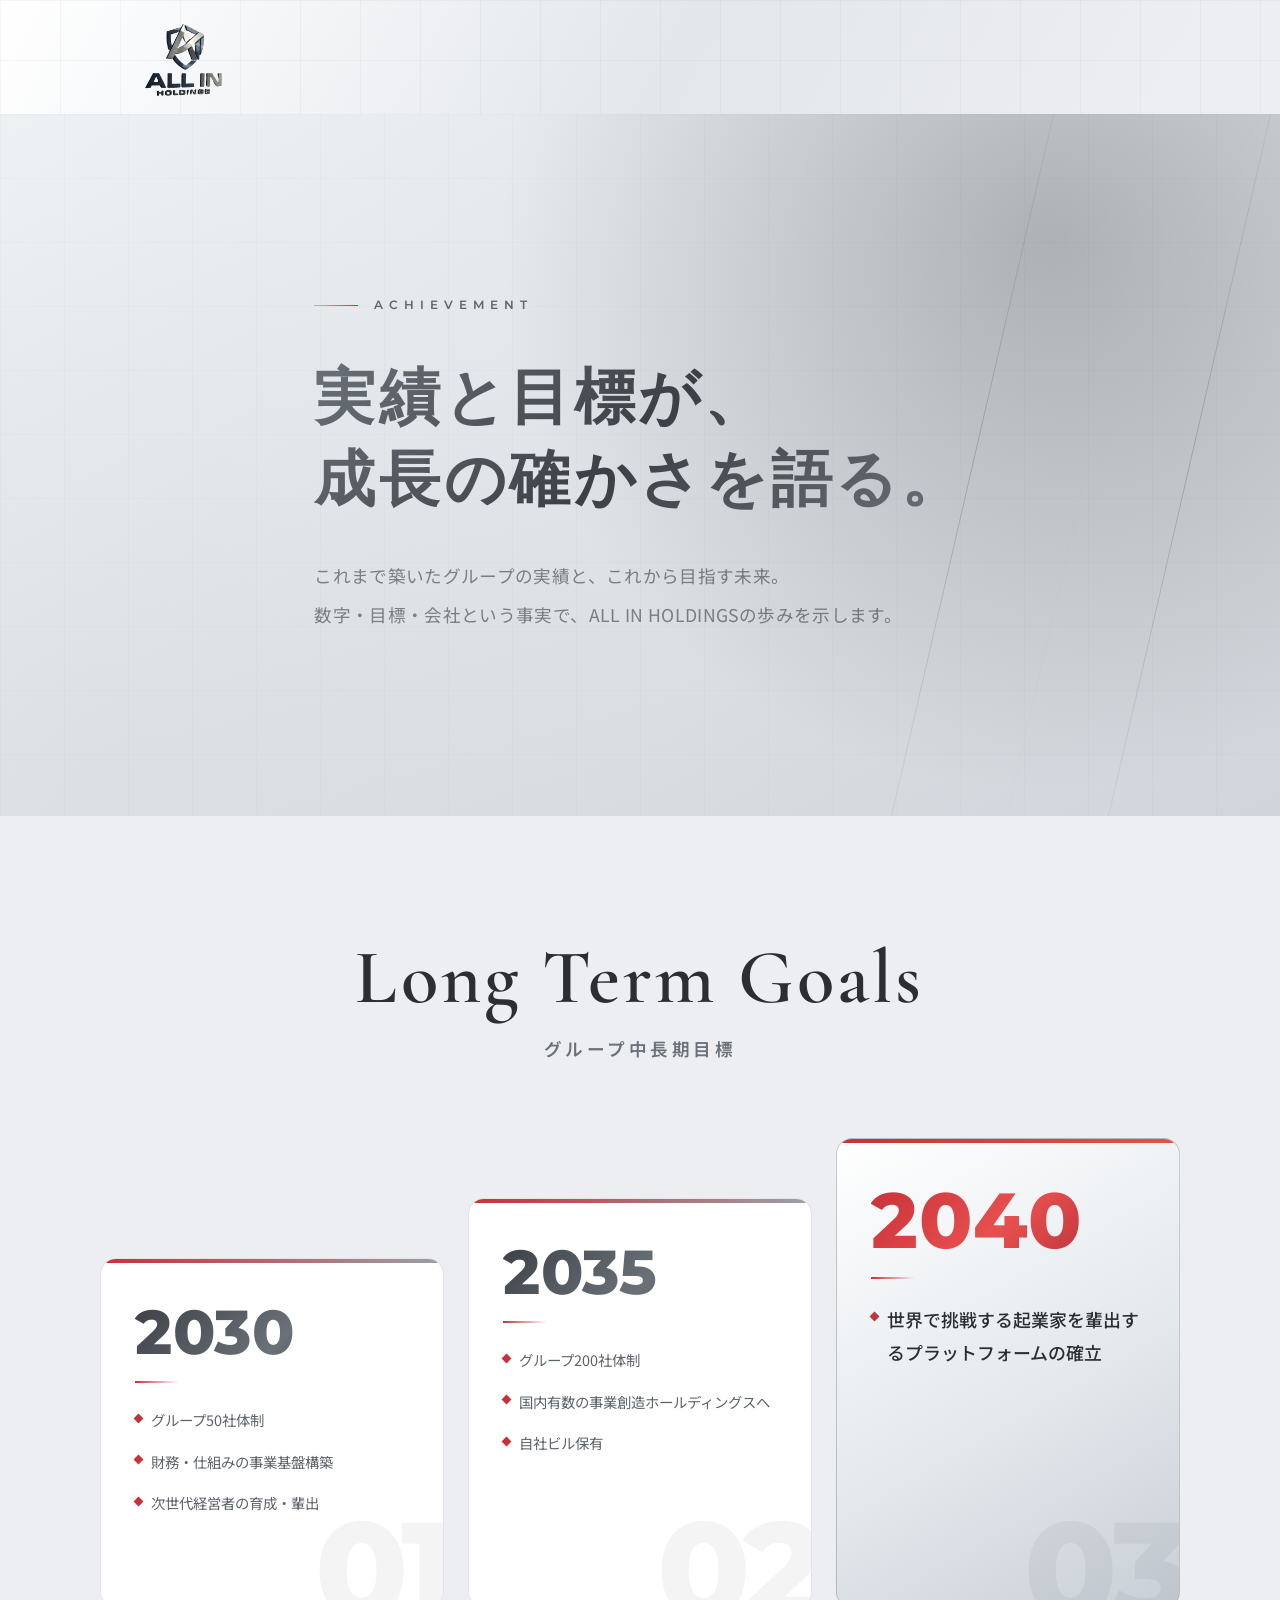
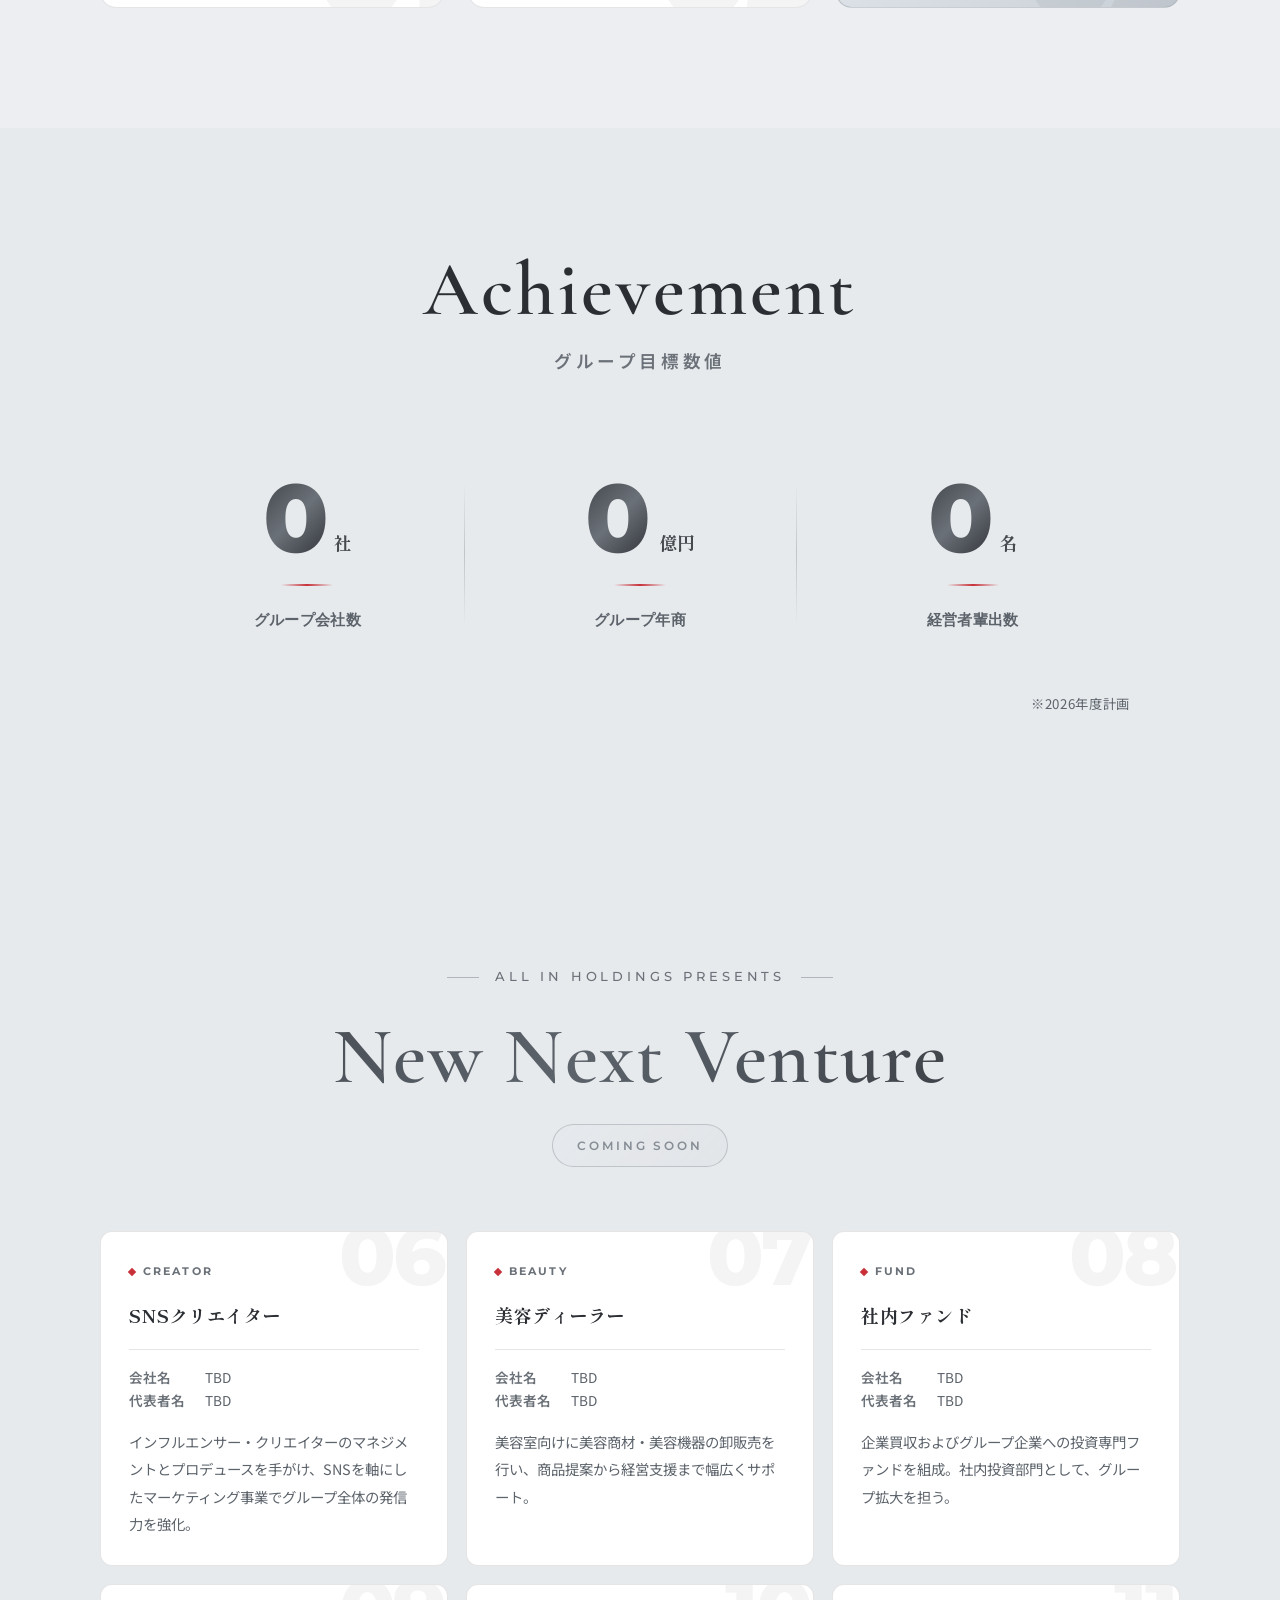
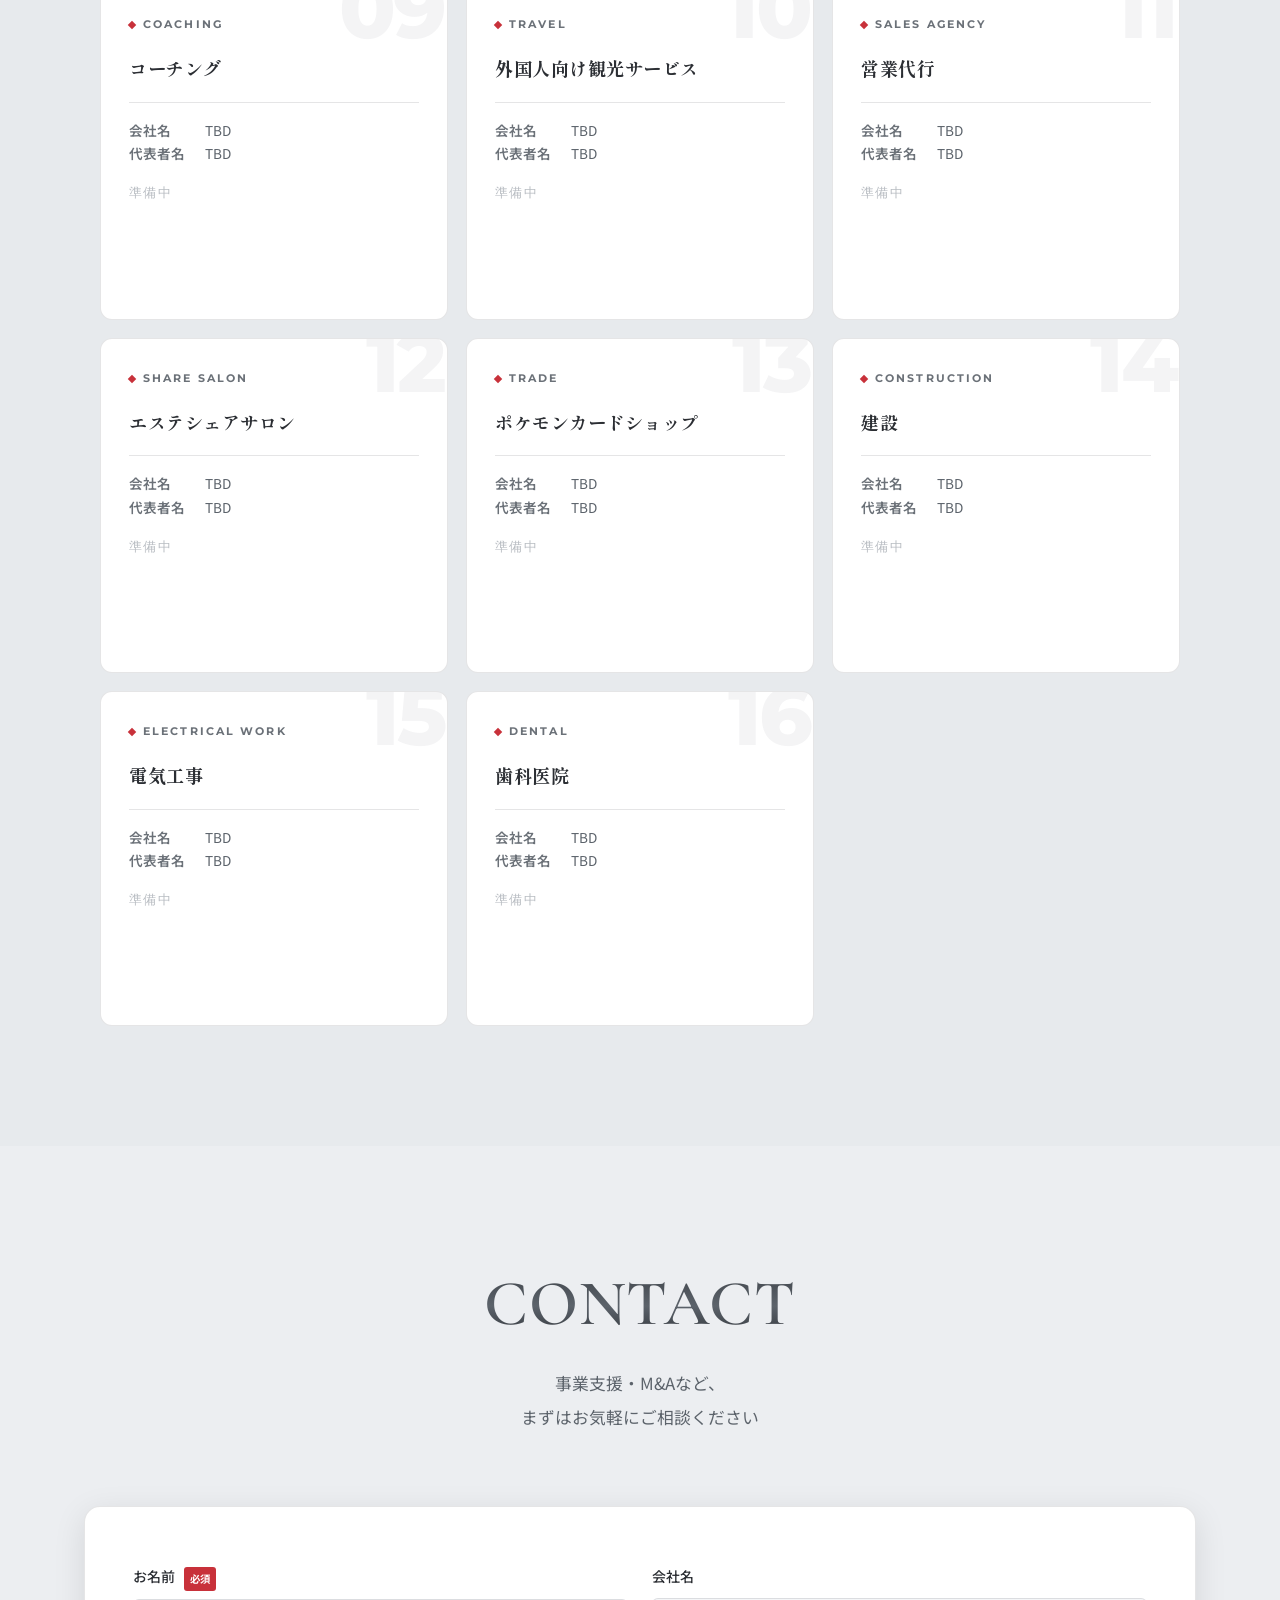
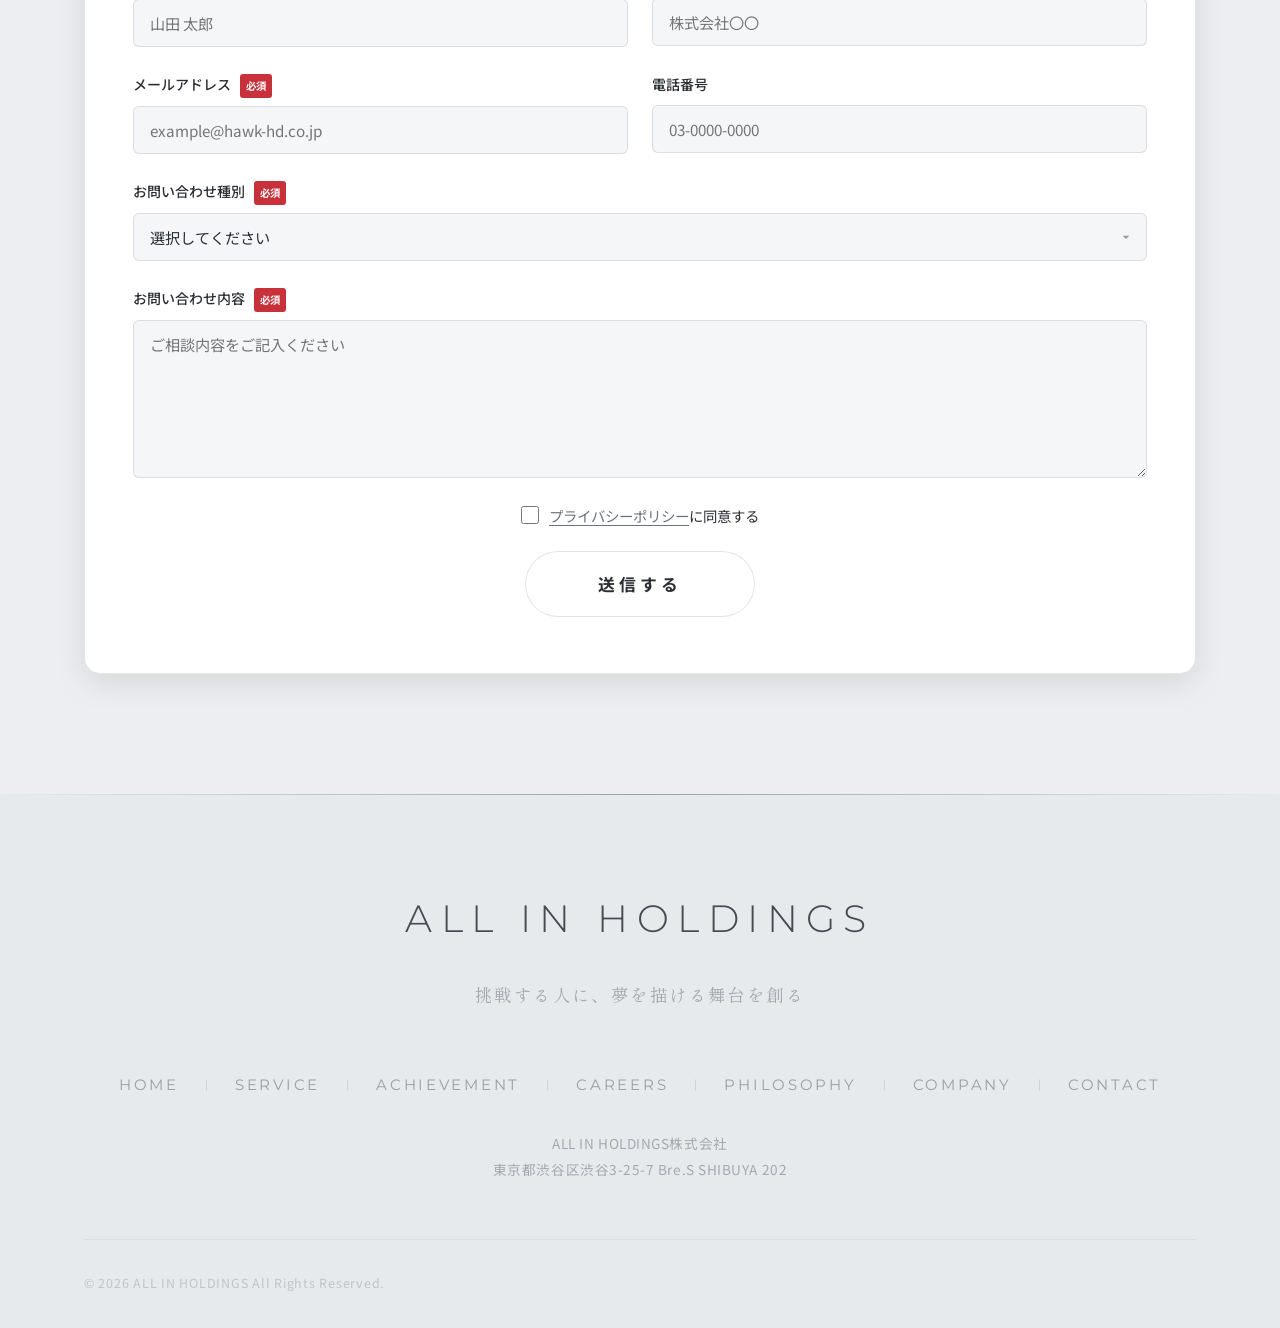
==== achievement.html @ afb8f261 "サイト全体のデザイン刷新・ページ更新 TOP(SYNERGY一本線/SERVICE/CONTACT), COMPANY(TOP MESSAGE/会社概要/グループ会社一覧統合), CAREERS(Sk" ====
<!DOCTYPE html>
<html lang="ja">
<head>
  <meta charset="UTF-8" />
  <meta name="viewport" content="width=device-width, initial-scale=1.0" />
  <meta name="format-detection" content="address=no" />
  <meta name="description" content="ALL IN HOLDINGSの中長期目標、グループ全体の実績、グループ会社一覧、設立予定会社など、これまでの歩みとこれからの成長をご紹介します。" />
  <title>ACHIEVEMENT | ALL IN HOLDINGS株式会社</title>
  <link rel="icon" href="logo-transparent-sm.png" type="image/png" />
  <link rel="apple-touch-icon" href="logo-transparent-sm.png" />
  <link rel="manifest" href="manifest.json" />
  <link rel="stylesheet" href="style.css?v=20260617a" />
  <link rel="stylesheet" href="value.css?v=20260617a" />
  <link rel="stylesheet" href="company.css?v=20260617a" />
  <link rel="stylesheet" href="group.css?v=20260617a" />
  <link rel="preconnect" href="https://fonts.googleapis.com" />
  <link rel="preconnect" href="https://fonts.gstatic.com" crossorigin />
  <link href="https://fonts.googleapis.com/css2?family=Cormorant+Garamond:ital,wght@0,300;0,400;0,600;1,300;1,400&family=Great+Vibes&family=Montserrat:wght@300;400;600;700&family=Noto+Sans+JP:wght@300;400;500;700;900&family=Shippori+Mincho+B1:wght@500;600;700&family=Yuji+Mai&display=swap" rel="stylesheet" />
</head>
<body>

  <div class="logo-hero" id="logoHero">
    <a href="index.html">
      <img src="logo-transparent-sm.png" alt="ALL IN HOLDINGS" class="logo-hero__img" />
    </a>
    <button class="header__hamburger logo-hero__hamburger" id="hamburger" aria-label="メニュー">
      <span></span><span></span><span></span>
    </button>
  </div>
  <div class="nav-overlay" id="navOverlay"></div>
  <nav class="header__nav" id="nav">
    <div class="header__nav-top">
      <button class="header__nav-close" id="navClose" aria-label="閉じる">
        <span></span><span></span>
        <small class="header__nav-close-label">CLOSE</small>
      </button>
    </div>
    <ul class="header__nav-list">
      <li><a href="index.html">HOME</a></li>
      <li><a href="index.html#service">SERVICE</a></li>
      <li><a href="achievement.html">ACHIEVEMENT</a></li>
      <li><a href="recruit.html">CAREERS</a></li>
      <li><a href="philosophy.html">PHILOSOPHY</a></li>
      <li><a href="company.html">COMPANY</a></li>
    </ul>
    <a href="index.html#contact" class="btn btn--metallic header__nav-btn">CONTACT</a>
  </nav>


  <!-- ===== HERO ===== -->
  <section class="v-hero">
    <div class="v-hero__bg"></div>
    <div class="v-hero__deco" aria-hidden="true">
      <span class="v-hero__deco-line"></span>
      <span class="v-hero__deco-line"></span>
      <span class="v-hero__deco-line"></span>
    </div>
    <div class="v-hero__inner">
      <p class="v-hero__label js-fadein"><span class="v-hero__label-bar"></span>ACHIEVEMENT</p>
      <h1 class="v-hero__title js-fadein">
        実績と目標が、<br />成長の確かさを語る。
      </h1>
      <p class="v-hero__desc js-fadein">
        これまで築いたグループの実績と、これから目指す未来。<br />
        数字・目標・会社という事実で、ALL IN HOLDINGSの歩みを示します。
      </p>
    </div>
  </section>


  <!-- ===== LONG-TERM GOALS ===== -->
  <section class="c-goals section">
    <div class="container">
      <div class="c-sec-head js-fadein">
        <h2 class="c-sec-head__en">Long Term Goals</h2>
        <p class="c-sec-head__ja">グループ中長期目標</p>
      </div>
      <div class="c-goals__row">
        <div class="c-goals__card js-fadein">
          <span class="c-goals__year">2030</span>
          <span class="c-goals__rule"></span>
          <ul class="c-goals__list">
            <li>グループ50社体制</li>
            <li>財務・仕組みの事業基盤構築</li>
            <li>次世代経営者の育成・輩出</li>
          </ul>
        </div>
        <div class="c-goals__card js-fadein">
          <span class="c-goals__year">2035</span>
          <span class="c-goals__rule"></span>
          <ul class="c-goals__list">
            <li>グループ200社体制</li>
            <li>国内有数の事業創造ホールディングスへ</li>
            <li>自社ビル保有</li>
          </ul>
        </div>
        <div class="c-goals__card c-goals__card--gold js-fadein">
          <span class="c-goals__year">2040</span>
          <span class="c-goals__rule"></span>
          <ul class="c-goals__list">
            <li>世界で挑戦する起業家を輩出するプラットフォームの確立</li>
          </ul>
        </div>
      </div>
    </div>
  </section>


  <!-- ===== NUMBERS（実績） ===== -->
  <section class="numbers section section--gray" id="numbers">
    <div class="container">
      <div class="c-sec-head js-fadein">
        <h2 class="c-sec-head__en">Achievement</h2>
        <p class="c-sec-head__ja">グループ目標数値</p>
      </div>
      <div class="numbers__grid">
        <div class="numbers__item numbers__item--dark js-fadein">
          <div class="numbers__value">
            <span class="numbers__count" data-target="8">0</span>
            <span class="numbers__unit">社</span>
          </div>
          <p class="numbers__label">グループ会社数</p>
        </div>
        <div class="numbers__item numbers__item--dark js-fadein">
          <div class="numbers__value">
            <span class="numbers__count" data-target="8">0</span>
            <span class="numbers__unit" style="margin-left:3px">億円</span>
          </div>
          <p class="numbers__label">グループ年商</p>
        </div>
        <div class="numbers__item numbers__item--dark js-fadein">
          <div class="numbers__value">
            <span class="numbers__count" data-target="8">0</span>
            <span class="numbers__unit">名</span>
          </div>
          <p class="numbers__label">経営者輩出数</p>
        </div>
      </div>
      <p class="numbers__note">※2026年度計画</p>
    </div>
  </section>


  <!-- ===== NEXT (設立予定会社) ===== -->
  <section class="g-next section section--gray">
    <div class="container">
      <div class="g-next__head js-fadein">
        <p class="g-next__presents">ALL IN HOLDINGS presents</p>
        <h2 class="g-next__title">New Next Venture</h2>
        <span class="g-next__soon">Coming Soon</span>
      </div>

      <div class="g-next__grid">
        <article class="g-next__card js-fadein">
          <span class="g-next__cat">Creator</span>
          <h3 class="g-next__name">SNSクリエイター</h3>
          <dl class="g-next__meta">
            <div class="g-next__metarow"><dt>会社名</dt><dd>TBD</dd></div>
            <div class="g-next__metarow"><dt>代表者名</dt><dd>TBD</dd></div>
          </dl>
          <p class="g-next__desc">インフルエンサー・クリエイターのマネジメントとプロデュースを手がけ、SNSを軸にしたマーケティング事業でグループ全体の発信力を強化。</p>
        </article>
        <article class="g-next__card js-fadein">
          <span class="g-next__cat">Beauty</span>
          <h3 class="g-next__name">美容ディーラー</h3>
          <dl class="g-next__meta">
            <div class="g-next__metarow"><dt>会社名</dt><dd>TBD</dd></div>
            <div class="g-next__metarow"><dt>代表者名</dt><dd>TBD</dd></div>
          </dl>
          <p class="g-next__desc">美容室向けに美容商材・美容機器の卸販売を行い、商品提案から経営支援まで幅広くサポート。</p>
        </article>
        <article class="g-next__card js-fadein">
          <span class="g-next__cat">Fund</span>
          <h3 class="g-next__name">社内ファンド</h3>
          <dl class="g-next__meta">
            <div class="g-next__metarow"><dt>会社名</dt><dd>TBD</dd></div>
            <div class="g-next__metarow"><dt>代表者名</dt><dd>TBD</dd></div>
          </dl>
          <p class="g-next__desc">企業買収およびグループ企業への投資専門ファンドを組成。社内投資部門として、グループ拡大を担う。</p>
        </article>
        <article class="g-next__card js-fadein">
          <span class="g-next__cat">Coaching</span>
          <h3 class="g-next__name">コーチング</h3>
          <dl class="g-next__meta">
            <div class="g-next__metarow"><dt>会社名</dt><dd>TBD</dd></div>
            <div class="g-next__metarow"><dt>代表者名</dt><dd>TBD</dd></div>
          </dl>
          <p class="g-next__desc g-next__desc--soon">準備中</p>
        </article>
        <article class="g-next__card js-fadein">
          <span class="g-next__cat">Travel</span>
          <h3 class="g-next__name">外国人向け観光サービス</h3>
          <dl class="g-next__meta">
            <div class="g-next__metarow"><dt>会社名</dt><dd>TBD</dd></div>
            <div class="g-next__metarow"><dt>代表者名</dt><dd>TBD</dd></div>
          </dl>
          <p class="g-next__desc g-next__desc--soon">準備中</p>
        </article>
        <article class="g-next__card js-fadein">
          <span class="g-next__cat">Sales Agency</span>
          <h3 class="g-next__name">営業代行</h3>
          <dl class="g-next__meta">
            <div class="g-next__metarow"><dt>会社名</dt><dd>TBD</dd></div>
            <div class="g-next__metarow"><dt>代表者名</dt><dd>TBD</dd></div>
          </dl>
          <p class="g-next__desc g-next__desc--soon">準備中</p>
        </article>
        <article class="g-next__card js-fadein">
          <span class="g-next__cat">Share Salon</span>
          <h3 class="g-next__name">エステシェアサロン</h3>
          <dl class="g-next__meta">
            <div class="g-next__metarow"><dt>会社名</dt><dd>TBD</dd></div>
            <div class="g-next__metarow"><dt>代表者名</dt><dd>TBD</dd></div>
          </dl>
          <p class="g-next__desc g-next__desc--soon">準備中</p>
        </article>
        <article class="g-next__card js-fadein">
          <span class="g-next__cat">Trade</span>
          <h3 class="g-next__name">ポケモンカードショップ</h3>
          <dl class="g-next__meta">
            <div class="g-next__metarow"><dt>会社名</dt><dd>TBD</dd></div>
            <div class="g-next__metarow"><dt>代表者名</dt><dd>TBD</dd></div>
          </dl>
          <p class="g-next__desc g-next__desc--soon">準備中</p>
        </article>
        <article class="g-next__card js-fadein">
          <span class="g-next__cat">Construction</span>
          <h3 class="g-next__name">建設</h3>
          <dl class="g-next__meta">
            <div class="g-next__metarow"><dt>会社名</dt><dd>TBD</dd></div>
            <div class="g-next__metarow"><dt>代表者名</dt><dd>TBD</dd></div>
          </dl>
          <p class="g-next__desc g-next__desc--soon">準備中</p>
        </article>
        <article class="g-next__card js-fadein">
          <span class="g-next__cat">Electrical Work</span>
          <h3 class="g-next__name">電気工事</h3>
          <dl class="g-next__meta">
            <div class="g-next__metarow"><dt>会社名</dt><dd>TBD</dd></div>
            <div class="g-next__metarow"><dt>代表者名</dt><dd>TBD</dd></div>
          </dl>
          <p class="g-next__desc g-next__desc--soon">準備中</p>
        </article>
        <article class="g-next__card js-fadein">
          <span class="g-next__cat">Dental</span>
          <h3 class="g-next__name">歯科医院</h3>
          <dl class="g-next__meta">
            <div class="g-next__metarow"><dt>会社名</dt><dd>TBD</dd></div>
            <div class="g-next__metarow"><dt>代表者名</dt><dd>TBD</dd></div>
          </dl>
          <p class="g-next__desc g-next__desc--soon">準備中</p>
        </article>
      </div>
    </div>
  </section>


  <!-- ===== CONTACT ===== -->
  <section class="contact section" id="contact">
    <div class="container">
      <div class="section__head js-fadein">
        <h2 class="section__title">CONTACT</h2>
        <p class="section__desc">事業支援・M&Aなど、<br />まずはお気軽にご相談ください</p>
      </div>
      <form class="contact__form js-fadein" id="contactForm">
        <div class="form__row">
          <div class="form__group">
            <label class="form__label" for="name">お名前 <span class="form__required">必須</span></label>
            <input class="form__input" type="text" id="name" name="name" placeholder="山田 太郎" required />
          </div>
          <div class="form__group">
            <label class="form__label" for="company">会社名</label>
            <input class="form__input" type="text" id="company" name="company" placeholder="株式会社〇〇" />
          </div>
        </div>
        <div class="form__row">
          <div class="form__group">
            <label class="form__label" for="email">メールアドレス <span class="form__required">必須</span></label>
            <input class="form__input" type="email" id="email" name="email" placeholder="example@hawk-hd.co.jp" required />
          </div>
          <div class="form__group">
            <label class="form__label" for="tel">電話番号</label>
            <input class="form__input" type="tel" id="tel" name="tel" placeholder="03-0000-0000" />
          </div>
        </div>
        <div class="form__group">
          <label class="form__label" for="category">お問い合わせ種別 <span class="form__required">必須</span></label>
          <select class="form__select" id="category" name="category" required>
            <option value="">選択してください</option>
            <option value="consulting">経営コンサルティング</option>
            <option value="ma">M&A・事業承継</option>
            <option value="invest">投資・ファイナンス</option>
            <option value="other">その他</option>
          </select>
        </div>
        <div class="form__group">
          <label class="form__label" for="message">お問い合わせ内容 <span class="form__required">必須</span></label>
          <textarea class="form__textarea" id="message" name="message" rows="6" placeholder="ご相談内容をご記入ください" required></textarea>
        </div>
        <div class="form__agree">
          <label class="form__agree-label">
            <input type="checkbox" class="form__agree-check" required />
            <span class="form__agree-text"><a href="privacy.html" class="form__agree-link">プライバシーポリシー</a>に同意する</span>
          </label>
        </div>
        <div class="form__submit">
          <button type="submit" class="btn btn--metallic btn--large">送信する</button>
        </div>
      </form>
    </div>
  </section>

  <!-- ===== FOOTER ===== -->
  <footer class="footer">
    <div class="footer__accent-line"></div>
    <div class="footer__inner">
      <div class="footer__top">
        <div class="footer__brand">
          <p class="footer__logo"><span class="footer__logo-allin">ALL IN</span> <span class="footer__logo-holdings">HOLDINGS</span></p>
          <p class="footer__tagline">挑戦する人に、夢を描ける舞台を創る</p>
        </div>
        <nav class="footer__nav">
          <ul class="footer__nav-list">
            <li><a href="index.html">HOME</a></li>
            <li><a href="index.html#service">SERVICE</a></li>
            <li><a href="achievement.html">ACHIEVEMENT</a></li>
            <li><a href="recruit.html">CAREERS</a></li>
            <li><a href="philosophy.html">PHILOSOPHY</a></li>
            <li><a href="company.html">COMPANY</a></li>
            <li><a href="index.html#contact">CONTACT</a></li>
          </ul>
        </nav>
        <p class="footer__info"><span class="footer__info-name">ALL IN HOLDINGS株式会社</span><br /><span class="footer__info-addr">東京都渋谷区渋谷3-25-7 Bre.S SHIBUYA 202</span></p>
      </div>
      <div class="footer__bottom">
        <p class="footer__copy">&copy; 2026 ALL IN HOLDINGS All Rights Reserved.</p>
      </div>
    </div>
  </footer>

  <script src="script.js?v=20260308a"></script>
</body>
</html>
---- style.css ----
/* ===========================
   ALL IN HOLDINGS — style.css
   カラー: スチールネイビー
   =========================== */

/* ---------- CSS変数 ---------- */
:root {
  /* メタリック・ダークテーマ（グレー/シルバー主体・差し色レッド・金は据え置き） */
  --accent:        #6B7178;   /* メタリックグレー（主役アクセント） */
  --accent-light:  #9AA0A8;   /* ライトグレー */
  --accent-dark:   #2B2E33;   /* チャコール（強調・ホバーで濃く） */
  --steel-panel:   #E6E9EC;
  --steel-panel-2: #DDE1E5;
  --steel-line:    rgba(40, 46, 54, 0.14);
  --accent-muted:  rgba(40, 46, 54, 0.05);
  --white:      #FFFFFF;       /* 白（面・アクセント上の文字） */
  --bg:         #ECEEF1;       /* ページ背景（メタリックホワイト） */
  --surface:    #FFFFFF;       /* カード・パネル背景 */
  --surface-2:  #F4F6F8;       /* ひとつ沈めた面 */
  --line:       rgba(40, 46, 54, 0.12);
  --red:        #C8313A;       /* 差し色レッド */
  --red-soft:   rgba(200, 49, 58, 0.5);
  --off-white:  #F4F6F8;
  --gray-light: #E7EAED;
  --gray:       #8A9098;
  --text:       #2B2E33;       /* 本文（チャコール／黒は不使用） */
  --text-sub:   #5C636B;       /* 補助テキスト（グレー） */

  --font-en: 'Montserrat', sans-serif;
  --font-ja: 'Noto Sans JP', sans-serif;
  --font-display: 'Shippori Mincho B1', serif;
  --font-fr: 'Cormorant Garamond', serif;

  --header-h: 72px;
  --radius:   6px;
  --shadow:   0 8px 32px rgba(0,0,0,0.10);
  --transition: 0.35s cubic-bezier(0.25,0.46,0.45,0.94);
}

/* ---------- Reset ---------- */
*, *::before, *::after { box-sizing: border-box; margin: 0; padding: 0; }
html { scroll-behavior: smooth; font-size: 16px; }
body {
  font-family: var(--font-ja);
  color: var(--text);
  background: var(--bg);
  line-height: 1.9;
  overflow-x: hidden;
}
img { max-width: 100%; display: block; }
a { color: inherit; text-decoration: none; }
ul { list-style: none; }
button { cursor: pointer; border: none; background: none; font-family: inherit; }

/* ---------- Utility ---------- */
.container {
  width: 100%;
  max-width: 1160px;
  margin: 0 auto;
  padding: 0 24px;
}
.pc-only { display: inline; }
.sp-only { display: none; }

/* ---------- Buttons ---------- */
.btn {
  display: inline-flex;
  align-items: center;
  justify-content: center;
  gap: 10px;
  padding: 15px 40px;
  border-radius: 50px;
  font-family: var(--font-ja);
  font-weight: 700;
  font-size: 0.9rem;
  letter-spacing: 0.06em;
  transition: var(--transition);
  white-space: nowrap;
  position: relative;
  overflow: hidden;
  background: var(--surface);
  color: var(--text);
  border: 1px solid var(--line);
  text-shadow: none;
  isolation: isolate;
}
.btn:hover {
  color: var(--accent-dark);
  border-color: rgba(40, 46, 54, 0.3);
}
/* フッターロゴ風シャインアニメーション */
.btn::before {
  content: '';
  position: absolute;
  top: 0;
  left: -100%;
  width: 60%;
  height: 100%;
  background: linear-gradient(
    105deg,
    transparent 20%,
    rgba(43,46,51,0.03) 30%,
    rgba(43,46,51,0.10) 48%,
    rgba(43,46,51,0.16) 50%,
    rgba(43,46,51,0.10) 52%,
    rgba(43,46,51,0.03) 70%,
    transparent 80%
  );
  animation: btn-shine 8s ease-in-out infinite;
}
.btn--outline-red::before {
  animation-delay: 4s;
}
@keyframes btn-shine {
  0%, 85% { left: -100%; }
  95%     { left: 200%; }
  100%    { left: 200%; }
}
/* variant overrides — 白背景統一のため上書きなし */
.btn--primary,
.btn--metallic {
  background: var(--surface);
  color: var(--text);
  border: 1px solid var(--line);
  text-shadow: none;
  transition: color 1s ease, border-color 1s ease;
}
.btn--metallic::after,
.btn--outline-red::after {
  content: '';
  position: absolute;
  inset: 0;
  background: linear-gradient(90deg, #C8D6E0 0%, #E8EEF2 30%, #F5F7F9 50%, #E8EEF2 70%, #C8D6E0 100%);
  opacity: 0;
  transition: opacity 1s ease;
  z-index: -1;
}
.btn--metallic:hover::after,
.btn--outline-red:hover::after {
  opacity: 1;
}
.btn--primary:hover,
.btn--metallic:hover {
  color: #16161A;
  border-color: rgba(43, 46, 51, 0.3);
}
.btn--outline {
  background: rgba(43,46,51,0.04);
  color: var(--text);
  border: 1px solid var(--line);
  backdrop-filter: none;
}
.btn--outline:hover {
  background: var(--surface-2);
  border-color: rgba(43, 46, 51, 0.3);
  transform: none;
  box-shadow: none;
}

.btn--large { padding: 20px 60px; font-size: 1.05rem; }
.btn--outline-red {
  background: var(--surface);
  color: var(--text);
  border: 1px solid var(--line);
  transition: color 1s ease, border-color 1s ease;
}
.btn--outline-red::after {
  background: linear-gradient(90deg, #C8CDD2 0%, #E8EEF2 30%, #F5F7F9 50%, #E8EEF2 70%, #C8CDD2 100%);
}
.btn--outline-red:hover {
  color: #16161A;
  border-color: rgba(43, 46, 51, 0.3);
}

/* メタリックな枠線（TOPヒーロー2ボタン／careersヒーローのENTRY） */
.hero__btns .btn,
.r-hero .btn--entry {
  border: 2px solid transparent;
  background:
    linear-gradient(var(--surface), var(--surface)) padding-box,
    linear-gradient(135deg, #AEB5BD 0%, #6B7178 30%, #9AA0A7 52%, #565C64 74%, #8A9098 100%) border-box;
}
.hero__btns .btn:hover,
.r-hero .btn--entry:hover {
  border-color: transparent;
  background:
    linear-gradient(var(--surface), var(--surface)) padding-box,
    linear-gradient(135deg, #B8BEC6 0%, #7A8088 35%, #9AA0A7 55%, #50555C 100%) border-box;
}

/* ---------- Section 共通 ---------- */
.section { padding: 120px 0; }
.section--gray { background: var(--gray-light); }

.section__head { text-align: center; margin-bottom: 72px; }
.section__label {
  display: inline-block;
  font-family: var(--font-en);
  font-size: 0.7rem;
  font-weight: 700;
  letter-spacing: 0.35em;
  background: linear-gradient(90deg, #4A4F57 0%, #6B7178 50%, #9AA0A8 100%);
  -webkit-background-clip: text;
  -webkit-text-fill-color: transparent;
  background-clip: text;
  margin-bottom: 16px;
  text-transform: uppercase;
}
.section__label--white { color: rgba(43,46,51,0.7); }
.section__title {
  font-family: var(--font-fr);
  font-size: clamp(2.4rem, 5vw, 4.2rem);
  font-weight: 600;
  line-height: 1.2;
  letter-spacing: 0.01em;
  background: linear-gradient(180deg, #3C4046 0%, #5C636B 52%, #2B2E33 100%);
  -webkit-background-clip: text;
  -webkit-text-fill-color: transparent;
  background-clip: text;
}
.section__title--white { color: var(--white); }
.section__title--display {
  font-family: var(--font-display);
  letter-spacing: 0.06em;
}
.section__desc {
  margin-top: 24px;
  color: var(--text-sub);
  font-size: 1.05rem;
  line-height: 2;
}

/* ---------- JS Fade In ---------- */
.js-fadein {
  opacity: 0;
  transform: translateY(30px);
  transition: opacity 0.7s ease, transform 0.7s ease;
}
.js-fadein.is-visible {
  opacity: 1;
  transform: translateY(0);
}
/* 遅延クラス */
.js-fadein:nth-child(2) { transition-delay: 0.1s; }
.js-fadein:nth-child(3) { transition-delay: 0.2s; }
.js-fadein:nth-child(4) { transition-delay: 0.3s; }


/* ===========================
   デカロゴ（通常フロー）
   =========================== */
.logo-hero {
  position: sticky;
  top: 0;
  z-index: 110;
  display: flex;
  align-items: center;
  justify-content: flex-start;
  width: 100%;
  padding: 20px 132px 14px;
  background-image:
    linear-gradient(rgba(43,46,51,0.04) 1px, transparent 1px),
    linear-gradient(90deg, rgba(43,46,51,0.04) 1px, transparent 1px),
    linear-gradient(118deg, #FFFFFF 0%, #F4F6F8 16%, #E4E7EA 40%, #ECEEF1 70%, #ECEEF1 100%);
  background-size: 60px 60px, 60px 60px, 100% 100%;
  background-attachment: fixed, fixed, fixed;
  border-bottom: none;
  box-shadow: none;
  margin: 0 auto;
}
.logo-hero__img {
  height: 80px;
  width: auto;
}
.logo-hero__hamburger {
  position: absolute;
  top: 50%;
  right: 132px;
  transform: translateY(-50%);
}


/* ===========================
   HEADER
   =========================== */
.header {
  position: fixed;
  top: 0; left: 0; right: 0;
  z-index: 100;
  height: 160px;
  transition: background var(--transition), box-shadow var(--transition), height 0.4s cubic-bezier(0.25,0.46,0.45,0.94);
}
.header.is-scrolled {
  height: var(--header-h);
  background: rgba(255,255,255,0.82);
  backdrop-filter: blur(12px);
  box-shadow: 0 2px 20px rgba(40,46,54,0.10);
}

/* ヘッダーロゴ：最初は非表示、スクロールで出現 */
.header__logo--swap {
  opacity: 0;
  transform: translateX(-12px);
  transition: opacity 0.4s ease, transform 0.4s ease;
  pointer-events: none;
}
.header__logo--swap.is-visible {
  opacity: 1;
  transform: translateX(0);
  pointer-events: auto;
}
.header__inner {
  max-width: 1160px;
  margin: 0 auto;
  padding: 0 24px;
  height: 100%;
  display: flex;
  align-items: center;
  justify-content: space-between;
}

/* Logo */
.header__logo {
  display: flex;
  align-items: center;
}
.header__logo-img {
  height: 44px;
  width: auto;
}

/* Nav - サイドパネル（PC・SP共通） */
/* オーバーレイ */
.nav-overlay {
  position: fixed;
  inset: 0;
  background: rgba(0,0,0,0.4);
  z-index: 120;
  opacity: 0;
  pointer-events: none;
  transition: opacity var(--transition);
}
.nav-overlay.is-open { opacity: 1; pointer-events: auto; }

.header__nav {
  position: fixed;
  top: 0;
  right: 0;
  width: min(380px, 90vw);
  height: 100vh;
  height: 100dvh;
  background: linear-gradient(180deg, #FFFFFF 0%, #EEF1F4 100%);
  padding: 0 48px 40px;
  box-shadow: -8px 0 40px rgba(0,0,0,0.1);
  transform: translateX(110%);
  opacity: 0;
  transition: transform var(--transition), opacity var(--transition);
  z-index: 121;
  overflow-y: auto;
}
.header__nav.is-open { transform: translateX(0); opacity: 1; }

/* ナビ上部（ロゴ＋閉じるボタン） */
.header__nav-top {
  display: flex;
  align-items: center;
  justify-content: flex-end;
  height: var(--header-h);
  margin-top: 20px;
  margin-bottom: 32px;
  padding: 12px 16px;
}
.header__nav-logo {
  display: flex;
  align-items: center;
}
.header__nav-logo-img {
  height: 60px;
  width: auto;
}
.header__nav-close {
  display: flex;
  flex-direction: column;
  align-items: center;
  justify-content: center;
  width: 40px;
  height: 48px;
  background: none;
  border: none;
  cursor: pointer;
  position: relative;
  gap: 0;
}
.header__nav-close span {
  display: block;
  width: 20px;
  height: 1.5px;
  background: linear-gradient(90deg, #4A4F57 0%, #2B2E33 45%, #4A4F57 100%);
  position: absolute;
  top: 10px;
  border-radius: 2px;
}
.header__nav-close span:nth-child(1) { transform: rotate(45deg); }
.header__nav-close span:nth-child(2) { transform: rotate(-45deg); }
.header__nav-close-label {
  position: absolute;
  bottom: 0;
  font-family: var(--font-en);
  font-size: 0.5rem;
  font-weight: 700;
  letter-spacing: 0.12em;
  background: linear-gradient(90deg, #4A4F57 0%, #2B2E33 45%, #4A4F57 100%);
  -webkit-background-clip: text;
  -webkit-text-fill-color: transparent;
  background-clip: text;
}
.header__nav-btn {
  display: block;
  width: 100%;
  margin-top: 24px;
  text-align: center;
}

.header__nav-list {
  display: flex;
  flex-direction: column;
  gap: 0;
}
.header__nav-list li {
  border-bottom: none;
  position: relative;
}
.header__nav-list li::before {
  content: '';
  position: absolute;
  bottom: 0;
  left: 15%;
  width: 70%;
  height: 1px;
  background: var(--line);
}
.header__nav-list a {
  display: block;
  padding: 18px 0;
  font-size: 0.95rem;
  font-weight: 500;
  letter-spacing: 0.15em;
  color: var(--text);
  text-align: center;
  position: relative;
  transition: color 0.4s ease;
}
.header__nav-list a::before,
.header__nav-list a::after {
  content: '';
  position: absolute;
  bottom: -1px;
  height: 1px;
  width: 0;
  background: var(--accent);
  transition: width 0.8s ease;
}
.header__nav-list a::before { left: 15%; }
.header__nav-list a::after { right: 15%; }
.header__nav-list a:hover::before,
.header__nav-list a:hover::after {
  width: 35%;
}
.header__nav-list a:hover {
  color: var(--accent-dark);
}

/* Hamburger */
.header__hamburger {
  display: flex;
  flex-direction: column;
  gap: 7px;
  width: 32px;
}
.header__hamburger span {
  display: block;
  height: 3px;
  background: linear-gradient(90deg, #C8CDD2 0%, #8A9098 40%, #B8BEC6 70%, #8A9098 100%);
  border-radius: 2px;
  transition: var(--transition);
}
/* ヘッダーハンバーガー：スクロールで出現（ロゴと同じ挙動） */
.header__hamburger--swap {
  opacity: 0;
  transform: translateX(12px);
  transition: opacity 0.4s ease, transform 0.4s ease;
  pointer-events: none;
}
.header__hamburger--swap.is-visible {
  opacity: 1;
  transform: translateX(0);
  pointer-events: auto;
}
.header__hamburger.is-open { opacity: 0; pointer-events: none; }


/* ===========================
   HERO
   =========================== */
.hero {
  position: relative;
  min-height: 100vh;
  display: flex;
  align-items: flex-start;
  background-image:
    linear-gradient(rgba(43,46,51,0.04) 1px, transparent 1px),
    linear-gradient(90deg, rgba(43,46,51,0.04) 1px, transparent 1px),
    linear-gradient(118deg, #FFFFFF 0%, #F4F6F8 16%, #E4E7EA 40%, #ECEEF1 70%, #ECEEF1 100%);
  background-size: 60px 60px, 60px 60px, 100% 100%;
  background-attachment: fixed, fixed, fixed;
  overflow: hidden;
}

/* BG */
.hero__bg { position: absolute; inset: 0; }
.hero__bg-grid {
  display: none;
  position: absolute; inset: 0;
  background-image:
    linear-gradient(rgba(43,46,51,0.04) 1px, transparent 1px),
    linear-gradient(90deg, rgba(43,46,51,0.04) 1px, transparent 1px);
  background-size: 60px 60px;
}
.hero__bg-circle { display: none; }
.hero__bg-ribbon { display: none; }
@keyframes pulse {
  0%, 100% { transform: scale(1); opacity: 1; }
  50%       { transform: scale(1.15); opacity: 0.7; }
}

/* Hero Content */
.hero__inner {
  position: relative;
  z-index: 2;
  max-width: 1160px;
  margin: 0 auto;
  padding: 104px 24px 80px;
}
.hero__accent {
  width: 32px;
  height: 1px;
  background: var(--accent);
  margin-bottom: 20px;
  opacity: 0.7;
}
.hero__label {
  font-family: var(--font-en);
  font-size: 0.7rem;
  font-weight: 400;
  letter-spacing: 0.65em;
  color: var(--accent);
  text-transform: uppercase;
  margin-bottom: 28px;
}
.hero__title {
  font-family: var(--font-display);
  font-size: clamp(2.11rem, 4vw, 3.56rem);
  font-weight: 700;
  line-height: 1.08;
  letter-spacing: 0.12em;
  margin-bottom: 28px;
  /* keep headline within 70% of viewport and leave room for header controls */
  width: calc(70vw - 96px);
  max-width: calc(70vw - 96px);
  margin: 0 0 28px 0;
  text-align: left;
  background: none;
  -webkit-background-clip: unset;
  -webkit-text-fill-color: currentcolor;
  background-clip: unset;
  color: #1F1F1F;
}
.hero__title em {
  display: block;
  font-style: normal;
  font-size: 1.08em;
  font-weight: 500;
  letter-spacing: 0.06em;
}
.hero__title-line1,
.hero__title-line2,
.hero__title-line3 {
  display: block;
  width: auto;
  max-width: 100%;
  margin: 0;
  white-space: nowrap;
  word-break: keep-all;
  overflow-wrap: normal;
  background: none;
  -webkit-background-clip: unset;
  -webkit-text-fill-color: unset;
  color: inherit;
}
.hero__catch {
  position: relative;
  display: inline-block;
  font-family: var(--font-display);
  font-size: clamp(1.05rem, 4.5vw, 3.05rem);
  font-weight: 700;
  line-height: 1.1;
  letter-spacing: 0.1em;
  white-space: nowrap;
  color: var(--accent-dark);
  margin: 0 0 88px 0;
  padding-bottom: 26px;
}
.hero__catch::before {
  content: "";
  position: absolute;
  left: 0;
  bottom: 0;
  width: 72px;
  height: 3px;
  background: linear-gradient(90deg, var(--accent) 0%, #868D95 60%, var(--red) 100%);
}
.hero__catch::after {
  content: "";
  position: absolute;
  left: 84px;
  bottom: 1px;
  width: 5px;
  height: 5px;
  border-radius: 50%;
  background: #868D95;
  transform: translateY(50%);
}
.hero__title-line2 {
  font-size: 0.9em;
  font-weight: 600;
  margin: 0 0 12px 0;
  letter-spacing: 0.14em;
  color: var(--accent);
}
.hero__title-line3 {
  font-size: 0.9em;
  letter-spacing: 0.12em;
  background: linear-gradient(90deg, #5C636B 0%, #2B2E33 50%, #5C636B 100%);
  -webkit-background-clip: text;
  -webkit-text-fill-color: transparent;
  background-clip: text;
  margin: 0;
}
.hero__desc {
  font-size: clamp(0.9rem, 1.5vw, 1.1rem);
  color: var(--text-sub);
  margin-bottom: 48px;
  line-height: 1.9;
}
.hero__en {
  font-family: var(--font-en);
  font-size: clamp(0.95rem, 1.4vw, 1.1rem);
  font-weight: 300;
  font-style: normal;
  color: #888;
  line-height: 1.7;
  letter-spacing: 0.05em;
  margin-bottom: 48px;
}
.hero__btns { display: flex; gap: 16px; flex-wrap: wrap; }

/* Scroll indicator */
.hero__scroll {
  position: absolute;
  bottom: 40px;
  left: 50%;
  transform: translateX(-50%);
  display: flex;
  flex-direction: column;
  align-items: center;
  gap: 8px;
  font-family: var(--font-en);
  font-size: 0.72rem;
  font-weight: 600;
  letter-spacing: 0.3em;
  background: linear-gradient(90deg, #5C636B 0%, #2B2E33 50%, #5C636B 100%);
  -webkit-background-clip: text;
  -webkit-text-fill-color: transparent;
  background-clip: text;
}
.hero__scroll--section {
  position: relative;
  bottom: auto;
  left: auto;
  transform: none;
  padding: 64px 0;
}
.hero__scroll-line {
  width: 2px;
  height: 56px;
  background: linear-gradient(to bottom, rgba(43,46,51,0.75), rgba(43,46,51,0.08));
  animation: scrollLine 2s ease-in-out infinite;
}
@keyframes scrollLine {
  0%   { transform: scaleY(0); transform-origin: top; }
  50%  { transform: scaleY(1); transform-origin: top; }
  51%  { transform: scaleY(1); transform-origin: bottom; }
  100% { transform: scaleY(0); transform-origin: bottom; }
}


/* ===========================
   ABOUT
   =========================== */
.about__content {
  max-width: 720px;
  margin: 0 auto;
  text-align: center;
}
.about__texts {
  text-align: left;
  margin-top: 48px;
}
.about__body {
  color: var(--text-sub);
  font-size: 1.05rem;
  line-height: 2.1;
  margin-bottom: 24px;
  letter-spacing: 0.02em;
}

.about__visual { display: flex; justify-content: center; }
.about__card {
  background: var(--surface);
  border: 1px solid var(--line);
  border-radius: 16px;
  padding: 48px 40px;
  text-align: center;
  box-shadow: var(--shadow);
  position: relative;
  overflow: hidden;
  width: 100%;
  max-width: 360px;
}
.about__card::before {
  content: '';
  position: absolute;
  top: 0; left: 0; right: 0;
  height: 4px;
  background: linear-gradient(90deg, var(--accent), var(--accent-light));
}
.about__card-icon {
  display: flex;
  justify-content: center;
  align-items: center;
  margin-bottom: 20px;
  filter: drop-shadow(0 4px 16px rgba(43,46,51,0.5));
  transition: filter var(--transition), transform var(--transition);
}
.about__card:hover .about__card-icon {
  filter: drop-shadow(0 6px 24px rgba(43,46,51,0.75));
  transform: translateY(-4px) scale(1.04);
}
.about__card-text {
  font-family: var(--font-en);
  font-size: 1.25rem;
  font-weight: 800;
  color: var(--accent);
  letter-spacing: 0.1em;
  margin-bottom: 12px;
}
.about__card-sub { color: var(--text-sub); font-size: 0.9rem; line-height: 1.7; }


/* ===========================
   SERVICE
   =========================== */
.section--dark {
  background: linear-gradient(160deg, #0D1520 0%, #1A2A3C 100%);
}
.service__en {
  font-family: var(--font-en);
  font-weight: 300;
  letter-spacing: 0.15em;
  display: inline-block;
  padding-bottom: 0;
  border-bottom: none;
  border-image: none;
}
.service .section__head::after {
  content: '';
  display: block;
  width: 320px;
  height: 1px;
  background: var(--accent);
  opacity: 0.4;
  margin: 24px auto 0;
}
.service__lead {
  font-family: var(--font-display);
  font-size: 1rem;
  line-height: 2.4;
  letter-spacing: 0.05em;
  max-width: 680px;
  margin: 0 auto 72px;
  text-align: left;
  color: var(--text-sub);
  background: linear-gradient(90deg, #4A4F56 0%, #2B2E33 50%, #4A4F56 100%);
  -webkit-background-clip: text;
  -webkit-text-fill-color: transparent;
  background-clip: text;
}
.service__lead strong {
  font-weight: 700;
  font-size: 1.05rem;
  -webkit-text-fill-color: transparent;
}
/* -- Skill-set Style 大項目 01-03 -- */
.service__set {
  position: relative;
  display: grid;
  grid-template-columns: 260px 1fr;
  gap: 56px;
  padding: 64px 32px 64px 8px;
  transition: background var(--transition);
}
/* ホバーで左に金のラインがスッと現れる */
.service__set::before {
  content: '';
  position: absolute;
  left: 0;
  top: 52px;
  bottom: 52px;
  width: 2px;
  background: linear-gradient(180deg, #CFD5DB 0%, #9AA0A7 100%);
  transform: scaleY(0);
  transform-origin: top;
  transition: transform var(--transition);
}
.service__set:hover,
.service__set.is-hovered {
  background: none;
}
.service__set:hover::before,
.service__set.is-hovered::before {
  transform: scaleY(1);
}
.service__set-index {
  display: flex;
  flex-direction: column;
  gap: 14px;
  padding-top: 6px;
}
.service__set-num {
  font-family: var(--font-en);
  font-size: 5.4rem;
  font-weight: 300;
  line-height: 0.9;
  letter-spacing: -0.03em;
  background: linear-gradient(135deg, #C8CDD2 0%, #9AA0A7 55%, #CFD5DB 100%);
  -webkit-background-clip: text;
  background-clip: text;
  -webkit-text-fill-color: transparent;
  transition: transform var(--transition);
}
.service__set:hover .service__set-num,
.service__set.is-hovered .service__set-num {
  transform: translateY(-4px);
}
.service__set-en {
  font-family: var(--font-en);
  font-size: 0.74rem;
  font-weight: 500;
  letter-spacing: 0.22em;
  text-transform: uppercase;
  color: var(--text-sub);
}
.service__set-title {
  font-family: var(--font-display);
  font-size: 1.9rem;
  font-weight: 600;
  color: var(--text);
  letter-spacing: 0.07em;
  margin-bottom: 14px;
}
.service__set-catch {
  font-family: var(--font-display);
  font-size: 1.02rem;
  font-weight: 500;
  letter-spacing: 0.04em;
  color: var(--accent-dark);
  padding-left: 16px;
  border-left: 2px solid var(--accent);
  margin-bottom: 26px;
}
.service__set-body {
  color: var(--text-sub);
  font-size: 0.98rem;
  line-height: 2.15;
  max-width: 640px;
  margin-bottom: 28px;
}
.service__set-tags {
  display: grid;
  grid-template-columns: repeat(auto-fill, minmax(150px, 1fr));
  gap: 10px;
  margin-bottom: 4px;
}
.service__set-tags li {
  font-family: var(--font-ja);
  font-size: 0.78rem;
  letter-spacing: 0.03em;
  color: var(--text);
  padding: 8px 14px;
  text-align: center;
  background: var(--surface);
  border: 1px solid var(--line);
  border-radius: 999px;
  transition: border-color var(--transition), color var(--transition), background var(--transition);
}
.service__set:hover .service__set-tags li,
.service__set.is-hovered .service__set-tags li {
  border-color: rgba(154, 160, 167, 0.45);
}
.service__set-tags li:hover {
  color: var(--accent-dark);
  background: rgba(154, 160, 167, 0.08);
  border-color: rgba(154, 160, 167, 0.7);
}
.service__set-link {
  display: inline-flex;
  align-items: center;
  gap: 8px;
  margin-top: 28px;
  font-family: var(--font-en);
  font-size: 0.82rem;
  font-weight: 500;
  letter-spacing: 0.12em;
  color: var(--accent-dark);
  padding-bottom: 4px;
  border-bottom: 1px solid rgba(154, 160, 167, 0.5);
  transition: gap var(--transition), border-color var(--transition);
}
.service__set-link:hover {
  gap: 14px;
  border-bottom-color: #9AA0A7;
}
.service__set-arrow {
  font-family: var(--font-en);
  transition: transform var(--transition);
}
.service__set-link:hover .service__set-arrow {
  transform: translateX(4px);
}


/* ===========================
   MERIT & SYNERGY（ダーク・ジグザグ）
   =========================== */
.synergy {
  position: relative;
  overflow: hidden;
  background: linear-gradient(160deg, #F4F6F8 0%, #E8EBEF 52%, #DCE0E5 100%);
  color: var(--text);
}
.synergy__bg {
  position: absolute;
  inset: 0;
  pointer-events: none;
  background-image:
    linear-gradient(rgba(40,46,54,0.03) 1px, transparent 1px),
    linear-gradient(90deg, rgba(40,46,54,0.03) 1px, transparent 1px);
  background-size: 72px 72px;
}
.synergy__bg::after {
  content: '';
  position: absolute;
  bottom: -12%;
  left: 50%;
  width: 660px;
  height: 460px;
  transform: translateX(-50%);
  background: radial-gradient(circle, rgba(200,49,58,0.22) 0%, rgba(200,49,58,0.08) 40%, transparent 60%);
}

/* --- 見出し --- */
.synergy__head {
  position: relative;
  z-index: 2;
  text-align: center;
  max-width: 780px;
  margin: 0 auto 84px;
}
.synergy__eyebrow {
  display: inline-flex;
  align-items: center;
  gap: 16px;
  font-family: var(--font-en);
  font-size: 0.72rem;
  font-weight: 600;
  letter-spacing: 0.36em;
  text-transform: uppercase;
  color: #C8313A;
  margin-bottom: 26px;
}
.synergy__eyebrow::before,
.synergy__eyebrow::after {
  content: '';
  width: 40px;
  height: 1px;
  background: linear-gradient(90deg, transparent, rgba(200,49,58,0.8));
}
.synergy__eyebrow::after {
  background: linear-gradient(90deg, rgba(200,49,58,0.8), transparent);
}
.synergy__title {
  font-family: var(--font-display);
  font-size: clamp(1.95rem, 4.8vw, 3.3rem);
  font-weight: 700;
  line-height: 1.42;
  letter-spacing: 0.07em;
  color: var(--accent-dark);
  margin-bottom: 28px;
}
.synergy__lead {
  font-size: clamp(0.92rem, 1.5vw, 1.02rem);
  line-height: 2.15;
  letter-spacing: 0.03em;
  color: var(--text-sub);
}

/* --- ジグザグ・タイムライン --- */
.synergy__timeline {
  position: relative;
  z-index: 2;
  max-width: 1000px;
  margin: 0 auto;
}
.synergy__timeline::before {
  content: '';
  position: absolute;
  top: 8px;
  bottom: 8px;
  left: 50%;
  width: 2px;
  transform: translateX(-50%);
  background-image:
    linear-gradient(180deg, transparent 0%, rgba(200,49,58,0.95) 50%, transparent 100%),
    linear-gradient(180deg, transparent, rgba(200,49,58,0.4) 8%, rgba(200,49,58,0.4) 92%, transparent);
  background-size: 100% 28%, 100% 100%;
  background-repeat: no-repeat;
  background-position: 0 -28%, 0 0;
  animation: synergy-flow 3s linear infinite;
}
/* 01〜06をつなぐ一本の線が下へ流れる */
@keyframes synergy-flow {
  0%   { background-position: 0 -120%, 0 0; }
  100% { background-position: 0 220%, 0 0; }
}
.synergy__item {
  position: relative;
  display: grid;
  grid-template-columns: 1fr 1fr;
  column-gap: 150px;
  align-items: center;
  min-height: 104px;
  margin-bottom: 30px;
}
.synergy__item:last-child {
  margin-bottom: 0;
}
.synergy__panel {
  grid-column: 1;
  text-align: left;
  padding: 26px 32px;
  background: var(--surface);
  border: 1px solid var(--line);
  border-radius: 14px;
  transition: transform var(--transition), background var(--transition), border-color var(--transition), box-shadow var(--transition);
}
.synergy__item:nth-child(even) .synergy__panel {
  grid-column: 2;
  text-align: left;
}

/* 数字ノード：中心線の上に配置（01〜06を1本の線でつなぐ） */
.synergy__node {
  position: absolute;
  top: 50%;
  left: 50%;
  transform: translate(-50%, -50%);
  z-index: 3;
}
.synergy__node-num {
  display: inline-flex;
  align-items: center;
  justify-content: center;
  width: 66px;
  height: 66px;
  border-radius: 50%;
  font-family: var(--font-fr);
  font-size: 1.6rem;
  font-weight: 600;
  color: var(--accent-dark);
  background: linear-gradient(135deg, #FFFFFF 0%, #DDE2E7 100%);
  border: 1px solid rgba(200,49,58,0.55);
  box-shadow: 0 0 0 6px #EAEDF0, 0 10px 24px rgba(40,46,54,0.16);
  transition: border-color var(--transition), transform var(--transition), box-shadow var(--transition);
}
.synergy__item:hover .synergy__panel {
  transform: translateY(-4px);
  background: #FFFFFF;
  border-color: rgba(200,49,58,0.4);
  box-shadow: 0 18px 40px rgba(40,46,54,0.16);
}
.synergy__item:hover .synergy__node-num {
  transform: scale(1.06);
  border-color: #C8313A;
  box-shadow: 0 0 0 6px #EAEDF0, 0 0 24px rgba(200,49,58,0.32);
}
.synergy__panel-title {
  position: relative;
  font-family: var(--font-display);
  font-size: 1.32rem;
  font-weight: 700;
  letter-spacing: 0.05em;
  color: var(--accent-dark);
  margin-bottom: 14px;
  padding-bottom: 14px;
}
.synergy__panel-title::after {
  content: '';
  position: absolute;
  bottom: 0;
  left: 0;
  width: 120px;
  height: 2px;
  background: linear-gradient(90deg, #C8313A, transparent);
}
.synergy__panel-body {
  font-size: 0.94rem;
  line-height: 1.95;
  letter-spacing: 0.01em;
  color: var(--text-sub);
}

/* --- 締めメッセージ --- */
.synergy__message {
  position: relative;
  z-index: 2;
  max-width: 880px;
  margin: 92px auto 0;
  text-align: center;
}
.synergy__message::before {
  content: '';
  display: block;
  width: 52px;
  height: 2px;
  margin: 0 auto 44px;
  background: linear-gradient(90deg, transparent, #C8313A, transparent);
}
.synergy__message p {
  font-family: var(--font-display);
  font-size: clamp(1.02rem, 1.7vw, 1.24rem);
  line-height: 2.5;
  letter-spacing: 0.05em;
  color: var(--text);
}


/* ===========================
   MVV
   =========================== */
.mvv {
  position: relative;
  background: linear-gradient(145deg, #0D1520 0%, #1A2A3C 55%, #8B0000 100%);
  overflow: hidden;
}
.mvv__bg {
  position: absolute; inset: 0;
  background:
    radial-gradient(ellipse 60% 50% at 80% 20%, rgba(43,46,51,0.06) 0%, transparent 60%),
    radial-gradient(ellipse 40% 40% at 20% 80%, rgba(43,46,51,0.04) 0%, transparent 60%);
}
.mvv .container { position: relative; z-index: 1; }

.mvv__mission,
.mvv__vision {
  text-align: center;
  margin-bottom: 56px;
  padding: 48px 40px;
  background: rgba(43,46,51,0.04);
  border: 1px solid rgba(43,46,51,0.08);
  border-radius: 12px;
  backdrop-filter: blur(4px);
}
.mvv__type {
  font-family: var(--font-en);
  font-size: 0.7rem;
  font-weight: 700;
  letter-spacing: 0.35em;
  color: var(--accent-light);
  margin-bottom: 16px;
}
.mvv__statement {
  font-size: clamp(1.3rem, 2.5vw, 2rem);
  font-weight: 700;
  color: var(--white);
  line-height: 1.5;
}

/* Values */
.mvv__values { margin-top: 16px; }
.mvv__values .mvv__type { text-align: center; margin-bottom: 32px; }
.mvv__value-grid {
  display: grid;
  grid-template-columns: repeat(4, 1fr);
  gap: 20px;
}
.mvv__value-card {
  background: rgba(43,46,51,0.05);
  border: 1px solid rgba(43,46,51,0.1);
  border-radius: 12px;
  padding: 32px 24px;
  position: relative;
  overflow: hidden;
  transition: background var(--transition), border-color var(--transition);
}
.mvv__value-card::before {
  content: '';
  position: absolute;
  top: 0; left: 0; right: 0;
  height: 3px;
  background: linear-gradient(90deg, var(--accent), var(--accent-light));
}
.mvv__value-card:hover {
  background: rgba(43,46,51,0.08);
  border-color: rgba(43,46,51,0.3);
}
.mvv__value-num {
  display: inline-block;
  font-family: var(--font-en);
  font-size: 2rem;
  font-weight: 900;
  color: var(--accent-light);
  line-height: 1;
  margin-bottom: 12px;
  opacity: 0.6;
}
.mvv__value-title {
  font-size: 1rem;
  font-weight: 700;
  color: var(--white);
  margin-bottom: 10px;
}
.mvv__value-body {
  font-size: 0.82rem;
  color: rgba(43,46,51,0.6);
  line-height: 1.8;
}


/* ===========================
   NUMBERS
   =========================== */
.numbers__grid {
  display: grid;
  grid-template-columns: repeat(3, 1fr);
  gap: 18px;
  margin-bottom: 32px;
  max-width: 980px;
  margin-left: auto;
  margin-right: auto;
}
.numbers__item {
  display: flex;
  flex-direction: column;
  align-items: center;
  justify-content: center;
  text-align: center;
  padding: 36px 20px;
  border-radius: 8px;
  background: var(--surface);
  box-shadow: 0 8px 22px rgba(0,0,0,0.25);
  border: 1px solid var(--line);
  min-height: 150px;
  transition: transform 0.3s ease, box-shadow 0.3s ease;
}
.numbers__item:hover { transform: translateY(-6px); box-shadow: 0 16px 36px rgba(36,52,64,0.08); }
.numbers__item::after { display: none; }
.numbers__value {
  display: flex;
  align-items: flex-end;
  justify-content: center;
  gap: 8px;
  margin-bottom: 8px;
}
.numbers__count {
  font-family: var(--font-en);
  font-size: 2.8rem;
  font-weight: 600;
  color: var(--accent-dark);
  opacity: 1;
  line-height: 1;
}
.numbers__unit {
  font-family: var(--font-display);
  font-size: 0.95rem;
  font-weight: 700;
  color: var(--accent-dark);
  opacity: 0.85;
  margin-bottom: 6px;
}
.numbers__label {
  font-family: var(--font-display);
  font-size: 0.9rem;
  color: var(--text-sub);
  font-weight: 600;
  letter-spacing: 0.02em;
}

/* 大型ナンバー・エディトリアル（囲いなし＋区切り線） */
.numbers__item--dark {
  position: relative;
  overflow: visible;
  background: none;
  border: none;
  border-radius: 0;
  box-shadow: none;
  padding: 20px 28px 24px;
  min-height: 0;
}
.numbers__item--dark::before { display: none; }
.numbers__item--dark:hover { transform: none; box-shadow: none; }
/* 項目間の縦区切り線 */
.numbers__item--dark:not(:last-child)::after {
  content: '';
  display: block;
  position: absolute;
  right: 0;
  top: 16%;
  bottom: 16%;
  width: 1px;
  background: linear-gradient(180deg, transparent, rgba(43,46,51,0.2), transparent);
}
.numbers__item--dark .numbers__value {
  position: relative;
  padding-bottom: 20px;
  margin-bottom: 18px;
}
/* 数値下の赤いアクセント */
.numbers__item--dark .numbers__value::after {
  content: '';
  position: absolute;
  left: 50%;
  bottom: 0;
  transform: translateX(-50%);
  width: 52px;
  height: 2px;
  background: linear-gradient(90deg, transparent, #C8313A, transparent);
}
.numbers__item--dark .numbers__count {
  font-family: var(--font-en);
  font-size: clamp(3.8rem, 8.5vw, 6rem);
  font-weight: 800;
  letter-spacing: -0.03em;
  background: linear-gradient(135deg, #3C4046 0%, #6B7178 50%, #2B2E33 100%);
  -webkit-background-clip: text;
  -webkit-text-fill-color: transparent;
  background-clip: text;
  color: transparent;
  opacity: 1;
}
.numbers__item--dark .numbers__unit {
  margin-top: 0;
  font-size: 1.1rem;
  background: none;
  -webkit-background-clip: unset;
  -webkit-text-fill-color: unset;
  background-clip: unset;
  color: var(--accent-dark);
  opacity: 0.85;
}
.numbers__item--dark .numbers__label {
  margin-top: 2px;
  font-size: 0.95rem;
  color: var(--text-sub);
}
.numbers__note {
  max-width: 980px;
  margin: 24px auto 0;
  font-size: 0.83rem;
  color: var(--text-sub);
  text-align: right;
  letter-spacing: 0.05em;
}


/* ===========================
   RECRUIT
   =========================== */
.recruit__grid {
  display: grid;
  grid-template-columns: 1fr 1fr;
  gap: 80px;
  align-items: center;
}
.recruit__text .section__label {
  display: block;
  font-size: clamp(2.4rem, 5vw, 4.2rem);
  font-weight: 700;
  letter-spacing: -0.03em;
  color: var(--text);
  margin-bottom: 12px;
}
.recruit__text .section__title {
  font-size: clamp(1.4rem, 3vw, 2.4rem);
  margin-bottom: 24px;
  white-space: nowrap;
}
.recruit__body { color: var(--text-sub); margin-bottom: 28px; }
.recruit__list { margin-bottom: 36px; display: flex; flex-direction: column; gap: 12px; }
.recruit__list li {
  font-size: 0.95rem;
  color: var(--text);
}
.recruit__link {
  display: inline-flex;
  align-items: center;
  gap: 10px;
  font-family: var(--font-en);
  font-size: 0.88rem;
  font-weight: 600;
  letter-spacing: 0.16em;
  text-transform: uppercase;
  color: #9AA0A7;
  background: linear-gradient(90deg, #9AA0A7 0%, #CFD5DB 50%, #9AA0A7 100%);
  -webkit-background-clip: text;
  -webkit-text-fill-color: transparent;
  background-clip: text;
  transition: color var(--transition);
}
.recruit__link::after {
  content: '';
  width: 28px;
  height: 1px;
  background: currentColor;
  transition: width var(--transition);
}
.recruit__link:hover {
  color: #6B7178;
}
.recruit__link:hover::after {
  width: 40px;
}

.recruit__visual { display: flex; justify-content: center; }
.recruit__quote {
  background: linear-gradient(145deg, #0D1520, #1A2A3C);
  border-radius: 16px;
  padding: 56px 48px;
  text-align: center;
  width: 100%;
  max-width: 380px;
  position: relative;
  overflow: hidden;
}
.recruit__quote::before {
  content: '"';
  position: absolute;
  top: -20px; left: 20px;
  font-family: var(--font-en);
  font-size: 10rem;
  color: rgba(43,46,51,0.12);
  line-height: 1;
  font-weight: 900;
}
/* 流れ星 — 右下に落下、尾は左上に伸びる直線 */
.shooting-star {
  position: absolute;
  width: 3px;
  height: 3px;
  background: #fff;
  border-radius: 50%;
  opacity: 0;
  z-index: 1;
  box-shadow: 0 0 2px 1px rgba(43,46,51,0.85);
}
.shooting-star::after {
  content: '';
  position: absolute;
  top: 50%;
  right: 50%;
  width: 100px;
  height: 3px;
  transform-origin: 100% 50%;
  transform: translateY(-50%) rotate(41deg);
  background: linear-gradient(to right, transparent 0%, rgba(43,46,51,0.7) 100%);
  clip-path: polygon(0% 50%, 100% 0%, 100% 100%);
}
@keyframes shoot {
  0%   { opacity: 0; transform: translate(0, 0); }
  5%   { opacity: 1; }
  70%  { opacity: 0.8; }
  100% { opacity: 0; transform: translate(160px, 140px); }
}
.ss-1 { top: 5%;   left: 5%;  animation: shoot 1.6s ease-out 0.5s infinite; }
.ss-2 { top: 12%;  left: 20%; animation: shoot 2.0s ease-out 2.0s infinite; }
.ss-3 { top: 2%;   left: 35%; animation: shoot 1.4s ease-out 3.5s infinite; }
.ss-4 { top: 18%;  left: 10%; animation: shoot 1.8s ease-out 1.2s infinite; }
.ss-5 { top: 8%;   left: 45%; animation: shoot 1.5s ease-out 4.8s infinite; }
.ss-6 { top: 22%;  left: 25%; animation: shoot 2.2s ease-out 6.0s infinite; }
.ss-7 { top: 3%;   left: 15%; animation: shoot 1.3s ease-out 7.5s infinite; }
.ss-8 { top: 15%;  left: 40%; animation: shoot 1.9s ease-out 5.2s infinite; }

/* ギラン */
.recruit__quote::after {
  content: '';
  position: absolute;
  top: -50%;
  left: -100%;
  width: 60%;
  height: 200%;
  background: linear-gradient(
    105deg,
    transparent 20%,
    rgba(43,46,51,0.02) 30%,
    rgba(43,46,51,0.12) 48%,
    rgba(43,46,51,0.2) 50%,
    rgba(43,46,51,0.12) 52%,
    rgba(43,46,51,0.02) 70%,
    transparent 80%
  );
  animation: quote-glint 8s ease-in-out infinite;
}
@keyframes quote-glint {
  0%, 80% { left: -100%; }
  92%     { left: 200%; }
  100%    { left: 200%; }
}
.recruit__quote-text {
  font-size: 1.4rem;
  font-weight: 700;
  color: var(--white);
  line-height: 1.6;
  position: relative;
  z-index: 1;
  margin-bottom: 24px;
}
.recruit__quote-from {
  font-family: var(--font-en);
  font-size: 0.75rem;
  color: var(--accent-light);
  letter-spacing: 0.2em;
}


/* ===========================
   CONTACT
   =========================== */
.contact .container { max-width: 1160px; }
.contact__form {
  background: var(--surface);
  border-radius: 16px;
  padding: 56px 48px;
  box-shadow: var(--shadow);
  border: 1px solid var(--line);
}
.form__row { display: grid; grid-template-columns: 1fr 1fr; gap: 24px; margin-bottom: 24px; }
.form__group { display: flex; flex-direction: column; gap: 8px; margin-bottom: 0; }
.form__group:not(.form__row .form__group) { margin-bottom: 24px; }
.form__label {
  font-size: 0.875rem;
  font-weight: 500;
  color: var(--text);
}
.form__required {
  display: inline-block;
  background: var(--red);
  color: var(--white);
  font-size: 0.65rem;
  font-weight: 700;
  padding: 2px 6px;
  border-radius: 3px;
  margin-left: 6px;
  vertical-align: middle;
}
.form__input,
.form__select,
.form__textarea {
  width: 100%;
  padding: 12px 16px;
  border: 1.5px solid var(--line);
  border-radius: var(--radius);
  font-family: var(--font-ja);
  font-size: 0.95rem;
  color: var(--text);
  background: var(--surface-2);
  transition: border-color var(--transition), box-shadow var(--transition);
  appearance: none;
}
.form__input:focus,
.form__select:focus,
.form__textarea:focus {
  outline: none;
  border-color: var(--accent);
  box-shadow: 0 0 0 3px rgba(43,46,51,0.12);
}
.form__select { background-image: url("data:image/svg+xml,%3Csvg xmlns='http://www.w3.org/2000/svg' width='16' height='16' viewBox='0 0 24 24'%3E%3Cpath fill='%23999' d='M7 10l5 5 5-5z'/%3E%3C/svg%3E"); background-repeat: no-repeat; background-position: right 12px center; padding-right: 36px; }
.form__textarea { resize: vertical; }
.form__submit { text-align: center; margin-top: 18px; }
.form__submit .btn { padding-left: 72px; padding-right: 72px; letter-spacing: 0.24em; }

/* Agree checkbox */
.form__agree {
  text-align: center;
  margin-top: 24px;
  margin-bottom: 8px;
}
.form__agree-label {
  display: inline-flex;
  align-items: center;
  gap: 10px;
  cursor: pointer;
  font-size: 0.9rem;
  color: var(--text);
}
.form__agree-check {
  width: 18px;
  height: 18px;
  accent-color: var(--accent);
  cursor: pointer;
  flex-shrink: 0;
}
.form__agree-link {
  color: var(--accent);
  text-decoration: underline;
  text-underline-offset: 3px;
  transition: opacity var(--transition);
}
.form__agree-link:hover { opacity: 0.7; }


/* ===========================
   FOOTER
   =========================== */
.footer {
  background: #E7EAED;
  color: rgba(40,46,54,0.7);
  position: relative;
}
.footer__accent-line {
  height: 1px;
  background: linear-gradient(90deg, transparent 0%, rgba(43,46,51,0.4) 50%, transparent 100%);
}
.footer__inner {
  max-width: 1160px;
  margin: 0 auto;
  padding: 0 24px;
}
.footer__top {
  display: flex;
  flex-direction: column;
  align-items: center;
  text-align: center;
  padding: 88px 0 56px;
  border-bottom: 1px solid rgba(43,46,51,0.06);
}
.footer__brand {
  margin-bottom: 48px;
}
.footer__logo {
  font-family: var(--font-en);
  font-size: 2.4rem;
  font-weight: 300;
  font-style: normal;
  letter-spacing: 0.22em;
  margin-bottom: 20px;
}
/* ALL IN / HOLDINGS 共通 */
.footer__logo-allin,
.footer__logo-holdings {
  background-size: 300% 100%;
  -webkit-background-clip: text;
  background-clip: text;
  -webkit-text-fill-color: transparent;
}
/* ALL IN — 金色 */
.footer__logo-allin {
  background-image: linear-gradient(
    90deg,
    rgba(43,46,51,0.85) 0%,
    rgba(43,46,51,0.85) 38%,
    #B8922A 44%,
    #E8D48A 50%,
    #B8922A 56%,
    rgba(43,46,51,0.85) 62%,
    rgba(43,46,51,0.85) 100%
  );
  animation: shine-allin 5s ease-in-out infinite;
}
/* HOLDINGS — 銀色 */
.footer__logo-holdings {
  background-image: linear-gradient(
    90deg,
    rgba(43,46,51,0.85) 0%,
    rgba(43,46,51,0.85) 38%,
    #B8BEC6 44%,
    #E8EEF2 50%,
    #B8BEC6 56%,
    rgba(43,46,51,0.85) 62%,
    rgba(43,46,51,0.85) 100%
  );
  animation: shine-holdings 5s ease-in-out infinite;
}
/*
  タイムライン (9s):
  → 右へ: ALL IN 0-1.5s → HOLDINGS 0.4-1.9s
  → 1秒停止
  ← 左へ: HOLDINGS 2.9-4.4s → ALL IN 3.3-4.8s
  → 4秒クールタイム
*/
@keyframes shine-allin {
  0%     { background-position: 100% 0; }
  16.7%  { background-position: 0% 0; }
  36.7%  { background-position: 0% 0; }
  53.3%  { background-position: 100% 0; }
  100%   { background-position: 100% 0; }
}
@keyframes shine-holdings {
  0%     { background-position: 100% 0; }
  4.4%   { background-position: 100% 0; }
  21.1%  { background-position: 0% 0; }
  32.2%  { background-position: 0% 0; }
  48.9%  { background-position: 100% 0; }
  100%   { background-position: 100% 0; }
}
.footer__tagline {
  font-family: var(--font-display);
  font-size: 1.1rem;
  line-height: 2.2;
  color: rgba(43,46,51,0.35);
  letter-spacing: 0.08em;
}
.footer__info {
  margin-top: 24px;
  font-size: 0.85rem;
  color: rgba(43,46,51,0.35);
  line-height: 1.9;
  letter-spacing: 0.04em;
  text-decoration: none;
}
.footer__info-addr {
  text-decoration: none;
}

.footer__nav-list {
  display: flex;
  flex-wrap: wrap;
  justify-content: center;
  gap: 0;
}
.footer__nav-list li {
  position: relative;
}
.footer__nav-list li:not(:last-child)::after {
  content: '';
  position: absolute;
  right: 0;
  top: 50%;
  transform: translateY(-50%);
  width: 1px;
  height: 11px;
  background: rgba(43,46,51,0.12);
}
.footer__nav-list a {
  display: block;
  padding: 8px 28px;
  font-family: var(--font-en);
  font-size: 0.95rem;
  font-weight: 400;
  letter-spacing: 0.18em;
  color: rgba(43,46,51,0.4);
  transition: color var(--transition);
}
.footer__nav-list a:hover { color: rgba(43,46,51,0.85); }

.footer__btns {
  display: flex;
  gap: 16px;
  margin-top: 40px;
}
.footer__btn {
  padding: 12px 36px;
  font-size: 0.75rem;
  letter-spacing: 0.18em;
  border-color: rgba(43,46,51,0.25);
  color: rgba(43,46,51,0.6);
}
.footer__btn:hover {
  border-color: rgba(43,46,51,0.6);
  color: var(--white);
}

.footer__bottom {
  display: flex;
  justify-content: space-between;
  align-items: center;
  padding: 32px 0;
  gap: 20px;
  flex-wrap: wrap;
}
.footer__copy {
  font-size: 0.78rem;
  letter-spacing: 0.06em;
  color: rgba(43,46,51,0.2);
}
.footer__policy {
  margin-left: auto;
  font-size: 0.78rem;
  letter-spacing: 0.06em;
  color: rgba(43,46,51,0.2);
  transition: color var(--transition);
}
.footer__policy:hover { color: rgba(43,46,51,0.55); }


/* ===========================
   RESPONSIVE
   =========================== */
@media (max-width: 1024px) {
  .mvv__value-grid { grid-template-columns: repeat(2, 1fr); }
  .numbers__grid { grid-template-columns: repeat(2, 1fr); }
  .numbers__item:nth-child(2) { border-right: none; }
}

@media (max-width: 768px) {
  :root { --header-h: 60px; }
  .pc-only { display: none; }
  .sp-only { display: inline; }
  .section { padding: 72px 0; }

  /* Header */
  .header { height: 96px; }
  .header.is-scrolled { height: 60px; }
  .logo-hero { padding: 16px 66px 12px; }
  .logo-hero__img { height: 60px; }
  .logo-hero__hamburger { right: 66px; }
  .header__logo-img { height: 36px; }
  .header__nav { padding: 0 28px 32px; }
  .header__nav-logo-img { height: 48px; }

  /* Hero */
  .hero { min-height: auto; }
  .hero__inner { padding: 100px 20px 64px; }
  .hero__label { font-size: 0.65rem; letter-spacing: 0.4em; margin-bottom: 20px; }
  .hero__title {
    font-size: clamp(1.18rem, 4vw, 1.70rem);
    letter-spacing: 0.1em;
    line-height: 1.12;
    margin-bottom: 22px;
    width: 100%;
    max-width: 100%;
  }
  .hero__title em { font-size: 1.04em; }
  .hero__catch { font-size: clamp(1.3rem, 4.5vw, 2.4rem); letter-spacing: 0.06em; margin-bottom: 64px; }
  .hero__title-line2,
  .hero__title-line3 { white-space: normal; word-break: normal; line-height: 1.5; }
  .hero__title-line2 { font-size: 0.94em; margin: 0 0 12px 0; }
  .hero__title-line3 { font-size: 0.94em; }
  .hero__en { font-size: 0.9rem; margin-bottom: 36px; line-height: 1.8; }
  .hero__btns { gap: 12px; }
  .hero__inner { padding-bottom: 120px; }
  .hero__scroll { bottom: 24px; }

  /* Section共通 */
  .section__title { font-size: clamp(1.6rem, 5vw, 2.4rem); }
  .section__head { margin-bottom: 48px; }
  .section__desc { font-size: 0.95rem; }

  /* Synergy */
  .synergy__head { margin-bottom: 56px; }
  .synergy__timeline { max-width: 560px; }
  .synergy__timeline::before { left: 33px; }
  .synergy__item { grid-template-columns: 66px 1fr; column-gap: 18px; align-items: start; min-height: 0; margin-bottom: 22px; }
  /* ノードを左スパイン上に固定（横木はパネル側へ） */
  .synergy__node,
  .synergy__item:nth-child(odd) .synergy__node,
  .synergy__item:nth-child(even) .synergy__node {
    position: relative;
    top: auto;
    left: auto;
    grid-column: 1;
    display: flex;
    justify-content: center;
    align-self: start;
    margin-top: 4px;
    transform: none;
  }
  .synergy__node-num { width: 52px; height: 52px; font-size: 1.25rem; box-shadow: 0 0 0 5px #EAEDF0, 0 8px 18px rgba(40,46,54,0.16); }
  .synergy__node::before,
  .synergy__item:nth-child(odd) .synergy__node::before,
  .synergy__item:nth-child(even) .synergy__node::before {
    left: 100%;
    right: auto;
    width: 18px;
    background: linear-gradient(90deg, rgba(200,49,58,0.65), transparent);
  }
  .synergy__node::after,
  .synergy__item:nth-child(odd) .synergy__node::after,
  .synergy__item:nth-child(even) .synergy__node::after {
    left: 50%;
    top: 50%;
  }
  .synergy__panel,
  .synergy__item:nth-child(even) .synergy__panel { grid-column: 2; text-align: left; padding: 20px 22px; }
  .synergy__panel-title::after,
  .synergy__item:nth-child(even) .synergy__panel-title::after { right: auto; left: 0; background: linear-gradient(90deg, #C8313A, transparent); }
  .synergy__message { margin-top: 64px; }

  /* Buttons */
  .btn { padding: 13px 32px; font-size: 0.85rem; }
  .btn--large { padding: 16px 40px; font-size: 0.95rem; }

  /* About */
  .about__grid { grid-template-columns: 1fr; gap: 40px; }
  .about__body { font-size: 0.95rem; }
  .about__card { padding: 36px 28px; }

  /* Service */
  .service__set { grid-template-columns: 180px 1fr; gap: 36px; padding: 52px 24px 52px 8px; }
  .service__set-num { font-size: 4.2rem; }
  .service__set-title { font-size: 1.6rem; }
  .service__set-body { font-size: 0.9rem; max-width: 100%; }

  /* MVV */
  .mvv__mission, .mvv__vision { padding: 28px 20px; margin-bottom: 40px; }
  .mvv__statement { font-size: clamp(1.1rem, 3.5vw, 1.6rem); }
  .mvv__value-grid { grid-template-columns: 1fr 1fr; gap: 12px; }
  .mvv__value-card { padding: 24px 16px; }
  .mvv__value-num { font-size: 1.6rem; }
  .mvv__value-title { font-size: 0.9rem; }
  .mvv__value-body { font-size: 0.78rem; }

  /* Numbers */
  .numbers__grid { grid-template-columns: 1fr; gap: 0; }
  .numbers__item--dark { padding: 32px 22px; }
  .numbers__item--dark .numbers__count { font-size: clamp(2.8rem, 13vw, 3.8rem); }
  /* 縦区切り→横区切りに */
  .numbers__item--dark:not(:last-child)::after {
    top: auto; bottom: 0; left: 12%; right: 12%; width: auto; height: 1px;
    background: linear-gradient(90deg, transparent, rgba(43,46,51,0.18), transparent);
  }

  /* Recruit */
  .recruit__grid { grid-template-columns: 1fr; gap: 36px; }
  .recruit__body { font-size: 0.95rem; }

  /* Contact */
  .contact__form { padding: 32px 20px; }
  .form__row { grid-template-columns: 1fr; }
  .form__label { font-size: 0.85rem; }

  /* Footer */
  .footer__inner { padding: 0 20px; }
  .footer__top { padding: 56px 0 40px; }
  .footer__brand { margin-bottom: 36px; }
  .footer__logo { font-size: 1.5rem; }
  .footer__nav-list { gap: 0; }
  .footer__nav-list li:not(:last-child)::after { display: none; }
  .footer__nav-list a { padding: 10px 16px; font-size: 0.75rem; }
  .footer__info { display: flex; flex-direction: column; gap: 0; line-height: 1.4; }
  .footer__info-sep { display: none; }
  .footer__bottom { flex-direction: column; align-items: center; text-align: center; padding: 24px 0; }

  /* Hamburger touch target (44px minimum) */
  .header__hamburger { padding: 6px; margin: -6px; }

  /* Prevent iOS zoom on input focus */
  .form__input,
  .form__select,
  .form__textarea { font-size: 1rem; }
}

@media (max-width: 480px) {
  .logo-hero { padding: 10px 36px 8px; }
  .logo-hero__img { height: 43px; }
  .logo-hero__hamburger { right: 36px; transform: translateY(calc(-50% + 6px)); }
  .hero__inner { padding: 64px 16px 56px; }
  .hero__title {
    font-size: clamp(1.13rem, 5vw, 1.45rem);
    line-height: 1.25;
    width: 100%;
    max-width: 100%;
  }
  .hero__title em { font-size: 1.04em; }
  .hero__catch { font-size: clamp(1rem, 4.6vw, 1.9rem); letter-spacing: 0.04em; margin-bottom: 48px; }
  .hero__catch::before { width: 56px; height: 2px; }
  .hero__catch::after { left: 66px; width: 4px; height: 4px; }
  .hero__title-line2 { font-size: 0.94em; margin: 0 0 12px 0; }
  .hero__title-line3 { font-size: 0.94em; }
  .hero__en { font-size: 0.82rem; }
  .hero__btns { flex-direction: column; align-items: center; }
  .hero__btns .btn { width: 80%; }
  .hero__inner { padding-bottom: 110px; }

  .section__title { font-size: clamp(1.3rem, 6vw, 1.8rem); }
  .synergy__timeline::before { left: 26px; }
  .synergy__item { grid-template-columns: 52px 1fr; column-gap: 12px; }
  .synergy__node-num { width: 46px; height: 46px; font-size: 1.1rem; }
  .synergy__panel,
  .synergy__item:nth-child(even) .synergy__panel { padding: 18px 18px; }
  .synergy__panel-title { font-size: 1.18rem; }

  .btn { padding: 12px 28px; }

  .mvv__value-grid { grid-template-columns: 1fr; }
  .mvv__value-card { padding: 24px 20px; }

  .numbers__grid { grid-template-columns: 1fr; gap: 0; }
  .numbers__item--dark { padding: 30px 20px; }
  .numbers__item--dark .numbers__count { font-size: clamp(2.6rem, 13vw, 3.6rem); }

  .service__set { grid-template-columns: 1fr; gap: 16px; padding: 44px 16px 44px 14px; }
  .service__set-index { flex-direction: row; align-items: baseline; gap: 16px; }
  .service__set-num { font-size: 3.4rem; }
  .service__set-title { font-size: 1.4rem; }
  .service__set-catch { font-size: 0.92rem; }
  .service__set-body { font-size: 0.85rem; }

  .recruit__list { font-size: 0.9rem; }
  .recruit__quote-text { font-size: clamp(1rem, 4vw, 1.3rem); }

  .contact__form { padding: 24px 16px; }

  .recruit__quote { padding: 40px 28px; }
}

@media (max-width: 360px) {
  .header { height: 80px; }
  .header.is-scrolled { height: 56px; }
  .logo-hero { padding: 8px 36px 6px; }
  .logo-hero__img { height: 38px; }
  .logo-hero__hamburger { right: 36px; transform: translateY(calc(-50% + 6px)); }
  .hero__inner { padding: 52px 14px 48px; }
  .hero__title {
    font-size: clamp(0.93rem, 4.6vw, 1.3rem);
    line-height: 1.32;
    width: 100%;
    max-width: 100%;
  }
  .hero__catch { font-size: clamp(0.9rem, 4.4vw, 1.5rem); letter-spacing: 0.02em; margin-bottom: 40px; }
  .hero__title-line2 { font-size: 0.94em; margin: 0 0 12px 0; }
  .hero__title-line3 { font-size: 0.94em; }
  .hero__label { font-size: 0.6rem; letter-spacing: 0.3em; }
  .section__title { font-size: 1.25rem; }
  .header__logo-img { height: 32px; }

  .numbers__count { font-size: 1.6rem; }
  .numbers__value { gap: 6px; }
  .numbers__item--dark .numbers__unit { font-size: 1rem; }
}
---- value.css ----
/* ===========================
   ALL IN HOLDINGS — value.css
   プロ経営者育成ページ
   =========================== */

/* ===== ヘッダー ===== */
.header.is-scrolled {
  background: var(--white);
  box-shadow: 0 2px 20px rgba(0,0,0,0.08);
}


/* ===== HERO ===== */
.v-hero {
  position: relative;
  min-height: 78vh;
  display: flex;
  align-items: flex-start;
  overflow: hidden;
}
.v-hero__bg {
  position: absolute;
  inset: 0;
  background: linear-gradient(150deg, #EEF1F4 0%, #E0E3E7 50%, #D0D5DB 100%);
}
.v-hero__bg::before {
  content: '';
  position: absolute;
  inset: 0;
  background:
    radial-gradient(circle at 82% 18%, rgba(43,46,51,0.28), transparent 46%),
    radial-gradient(circle at 8% 92%, rgba(184,190,198,0.10), transparent 42%);
}
.v-hero__bg::after {
  content: '';
  position: absolute;
  inset: 0;
  background-image:
    linear-gradient(rgba(43,46,51,0.02) 1px, transparent 1px),
    linear-gradient(90deg, rgba(43,46,51,0.02) 1px, transparent 1px);
  background-size: 64px 64px;
}

/* 斜めに流れる装飾ライン */
.v-hero__deco {
  position: absolute;
  inset: 0;
  z-index: 1;
  overflow: hidden;
  pointer-events: none;
}
.v-hero__deco-line {
  position: absolute;
  top: -20%;
  height: 140%;
  width: 1px;
  transform: skewX(-13deg);
  background: linear-gradient(to bottom, transparent, rgba(43,46,51,0.22), transparent);
  animation: vHeroDrift 9s ease-in-out infinite;
}
.v-hero__deco-line:nth-child(1) { right: 24%; animation-delay: 0s; }
.v-hero__deco-line:nth-child(2) {
  right: 15%;
  background: linear-gradient(to bottom, transparent, rgba(184,190,198,0.30), transparent);
  animation-delay: -3s;
}
.v-hero__deco-line:nth-child(3) { right: 7%; animation-delay: -6s; }
@keyframes vHeroDrift {
  0%, 100% { transform: skewX(-13deg) translateY(0); opacity: 0.7; }
  50%      { transform: skewX(-13deg) translateY(-26px); opacity: 1; }
}

.v-hero__inner {
  position: relative;
  z-index: 2;
  max-width: 1160px;
  margin: 0 auto;
  padding: 170px 24px 120px;
}
.v-hero__label {
  display: inline-flex;
  align-items: center;
  gap: 16px;
  font-family: var(--font-en);
  font-size: 0.75rem;
  font-weight: 600;
  letter-spacing: 0.5em;
  color: rgba(43,46,51,0.7);
  text-transform: uppercase;
  margin-bottom: 40px;
}
.v-hero__label-bar {
  display: block;
  width: 44px;
  height: 1px;
  background: linear-gradient(90deg, #B8BEC6, #C8313A);
}
.v-hero__title {
  font-family: var(--font-display);
  font-size: clamp(2.1rem, 5vw, 3.8rem);
  font-weight: 600;
  line-height: 1.35;
  letter-spacing: 0.06em;
  margin-bottom: 36px;
  background: linear-gradient(135deg, #6B7178 0%, #50555C 30%, #3C4046 50%, #50555C 70%, #6B7178 100%);
  -webkit-background-clip: text;
  -webkit-text-fill-color: transparent;
  background-clip: text;
}
.v-hero__desc {
  font-size: clamp(0.95rem, 1.4vw, 1.1rem);
  color: rgba(43,46,51,0.55);
  line-height: 2.2;
  letter-spacing: 0.02em;
}


/* ===== セクション見出し ===== */
.v-sec-head {
  text-align: center;
  margin-bottom: 72px;
}
.v-sec-head__en {
  font-family: var(--font-fr);
  font-size: clamp(3rem, 6vw, 4.8rem);
  font-weight: 600;
  font-style: normal;
  letter-spacing: 0.04em;
  color: var(--text);
  line-height: 1.1;
  margin-bottom: 12px;
}
.v-sec-head__ja {
  font-size: 1.1rem;
  font-weight: 600;
  letter-spacing: 0.2em;
  color: var(--accent);
}
.v-sec-head--light .v-sec-head__en {
  background: linear-gradient(135deg, #454A52 0%, #7A8088 25%, #5C636B 50%, #565C64 75%, #5C636B 100%);
  -webkit-background-clip: text;
  -webkit-text-fill-color: transparent;
  background-clip: text;
}
.v-sec-head__ja--light {
  color: rgba(43,46,51,0.8);
}


/* ===== QUESTION ===== */
.v-question {
  padding: 120px 0;
  position: relative;
  background: var(--off-white);
  overflow: hidden;
}
.v-question__inner {
  max-width: 760px;
  margin: 0 auto;
  text-align: center;
  position: relative;
  z-index: 1;
}
.v-question__text {
  font-family: var(--font-display);
  font-size: clamp(1.4rem, 2.8vw, 2rem);
  font-weight: 600;
  color: var(--text);
  line-height: 1.7;
  letter-spacing: 0.06em;
  margin-bottom: 48px;
}
.v-question__text-pc {
  display: inline;
}
.v-question__text-sp {
  display: none;
}
.v-question__text-add {
  display: block;
  margin-top: 20px;
  font-size: inherit;
  font-weight: inherit;
  color: inherit;
  letter-spacing: inherit;
}

/* Clock */
.v-question__clock {
  display: flex;
  align-items: baseline;
  justify-content: center;
  gap: 2px;
  margin: 48px auto 48px;
  font-family: var(--font-en);
  font-weight: 300;
  font-style: normal;
  letter-spacing: 0.06em;
  color: var(--accent);
}
.v-question__clock-num {
  font-size: clamp(2.4rem, 5vw, 3.6rem);
  font-variant-numeric: tabular-nums;
  min-width: 1.2em;
  text-align: center;
}
.v-question__clock-sep {
  font-size: clamp(1.8rem, 3.5vw, 2.6rem);
  color: rgba(120, 124, 130, 0.2);
  margin: 0 1px;
}
.v-question__clock-colon {
  animation: clockPulse 1s ease-in-out infinite;
}
.v-question__clock-space {
  width: clamp(16px, 3vw, 32px);
}

@keyframes clockPulse {
  0%, 100% { opacity: 1; }
  50% { opacity: 0.2; }
}

.v-question__sub {
  font-size: 1rem;
  color: var(--text-sub);
  line-height: 2.4;
  letter-spacing: 0.02em;
}


/* ===== TRANSFORMATION (BEFORE → AFTER) ===== */
.v-transform {
  position: relative;
  overflow: hidden;
}
.v-transform__bg {
  position: absolute;
  inset: 0;
  background: linear-gradient(145deg, #EEF1F4 0%, #E0E3E7 55%, #D0D5DB 100%);
}
.v-transform__bg::before {
  content: '';
  position: absolute;
  inset: 0;
  background:
    radial-gradient(circle at 88% 12%, rgba(43,46,51,0.22), transparent 44%),
    radial-gradient(circle at 6% 88%, rgba(184,190,198,0.10), transparent 40%);
}
.v-transform__container {
  position: relative;
  z-index: 1;
}
.v-transform__grid {
  display: grid;
  grid-template-columns: 1fr auto 1fr;
  gap: 40px;
  align-items: stretch;
}
.v-transform__col {
  padding: 48px 40px;
  border-radius: 8px;
}
.v-transform__col--before {
  border: 1px solid rgba(43,46,51,0.08);
  background: rgba(43,46,51,0.03);
}
.v-transform__col--after {
  border: 1px solid rgba(43,46,51,0.25);
  background: rgba(120,124,130,0.06);
  border-top: 2px solid rgba(43,46,51,0.4);
}
.v-transform__col-label {
  font-family: var(--font-en);
  font-size: 0.7rem;
  font-weight: 700;
  letter-spacing: 0.3em;
  margin-bottom: 32px;
}
.v-transform__col--before .v-transform__col-label {
  color: rgba(43,46,51,0.55);
}
.v-transform__col--after .v-transform__col-label {
  font-size: 1rem;
  letter-spacing: 0.35em;
  background: linear-gradient(90deg, #3C4046, #2B2E33, #3C4046);
  -webkit-background-clip: text;
  -webkit-text-fill-color: transparent;
  background-clip: text;
}
.v-transform__list {
  display: flex;
  flex-direction: column;
  gap: 20px;
}
.v-transform__list li {
  font-family: var(--font-display);
  font-size: 0.92rem;
  line-height: 1.8;
  padding-left: 20px;
  position: relative;
}
.v-transform__col--before .v-transform__list li {
  color: rgba(43,46,51,0.65);
}
.v-transform__col--before .v-transform__list li::before {
  content: '';
  position: absolute;
  left: 0;
  top: 0.75em;
  width: 8px;
  height: 1px;
  background: rgba(43,46,51,0.2);
}
.v-transform__col--after .v-transform__list li {
  font-family: var(--font-display);
  color: var(--text);
  font-weight: 600;
  font-size: 1.12rem;
  line-height: 1.85;
  letter-spacing: 0.04em;
}
.v-transform__col--after .v-transform__list li::before {
  content: '';
  position: absolute;
  left: 0;
  top: 0.7em;
  width: 12px;
  height: 2px;
  background: linear-gradient(90deg, #7A8088, #5C636B);
}

/* Arrow */
.v-transform__arrow {
  display: flex;
  flex-direction: column;
  align-items: center;
  justify-content: center;
  gap: 16px;
}
.v-transform__arrow-line {
  display: block;
  width: 1px;
  height: 60px;
  background: linear-gradient(to bottom, transparent, rgba(43,46,51,0.3));
}
.v-transform__arrow-line:last-child {
  background: linear-gradient(to bottom, rgba(43,46,51,0.3), transparent);
}
.v-transform__arrow-text {
  font-family: var(--font-en);
  font-size: 0.72rem;
  font-weight: 700;
  letter-spacing: 0.3em;
  writing-mode: vertical-lr;
  text-orientation: mixed;
  white-space: nowrap;
  background: linear-gradient(to bottom, #7A8088, #C8313A);
  -webkit-background-clip: text;
  -webkit-text-fill-color: transparent;
  background-clip: text;
}

/* 左右からのスライドイン（Skill Set と挙動を統一） */
.v-transform__col.js-fadein {
  transition: opacity 0.9s ease, transform 0.9s cubic-bezier(0.22, 1, 0.36, 1);
}
.v-transform__col--before.js-fadein { transform: translateX(-48px); }
.v-transform__col--after.js-fadein { transform: translateX(48px); }
.v-transform__col.js-fadein.is-visible {
  opacity: 1;
  transform: translateX(0);
}


/* ===== JOURNEY (タイムライン) ===== */
.v-journey__timeline {
  max-width: 720px;
  margin: 0 auto;
  position: relative;
}
.v-journey__step {
  display: grid;
  grid-template-columns: 40px 1fr;
  gap: 32px;
  padding-bottom: 56px;
}
.v-journey__step--last {
  padding-bottom: 0;
}
.v-journey__step-marker {
  display: flex;
  flex-direction: column;
  align-items: center;
}
.v-journey__step-dot {
  display: block;
  width: 12px;
  height: 12px;
  border-radius: 50%;
  border: 2px solid var(--accent-light);
  background: var(--white);
  flex-shrink: 0;
  margin-top: 4px;
}
.v-journey__step-dot--gold {
  border-color: var(--accent);
  background: var(--accent);
}
.v-journey__step-line {
  display: block;
  width: 2px;
  flex: 1;
  margin-top: 8px;
  background-image:
    linear-gradient(180deg, transparent 0%, rgba(200,49,58,0.9) 50%, transparent 100%),
    linear-gradient(rgba(0,0,0,0.12), rgba(0,0,0,0.12));
  background-size: 100% 45%, 100% 100%;
  background-repeat: no-repeat;
  background-position: 0 -45%, 0 0;
  animation: flow-down 1.9s linear infinite;
}
/* 下方向に流れる線 */
@keyframes flow-down {
  0%   { background-position: 0 -120%, 0 0; }
  100% { background-position: 0 220%, 0 0; }
}
.v-journey__step-phase {
  font-family: var(--font-en);
  font-size: 0.82rem;
  font-weight: 700;
  letter-spacing: 0.22em;
  color: var(--accent-light);
  margin-bottom: 10px;
}
.v-journey__step-title {
  font-family: var(--font-display);
  font-size: 1.25rem;
  font-weight: 700;
  color: var(--text);
  letter-spacing: 0.04em;
  margin-bottom: 16px;
}
.v-journey__step-body {
  font-size: 0.98rem;
  color: var(--text-sub);
  line-height: 2.1;
}


/* ===== JOURNEY → FUTURE 分岐コネクタ ===== */
.v-path__branch {
  position: relative;
  width: 100%;
  height: 132px;
  margin: 48px auto 0;
}
.v-path__branch::before {
  /* 幹：中央の縦線（下方向に流れる） */
  content: '';
  position: absolute;
  top: 12px;
  left: 50%;
  width: 2px;
  height: 56px;
  transform: translateX(-50%);
  background-image:
    linear-gradient(180deg, transparent 0%, rgba(200,49,58,0.95) 50%, transparent 100%),
    linear-gradient(180deg, rgba(69,74,82,0.55), rgba(200,49,58,0.7));
  background-size: 100% 45%, 100% 100%;
  background-repeat: no-repeat;
  background-position: 0 -45%, 0 0;
  animation: flow-down 1.7s linear infinite;
}
.v-path__branch::after {
  /* バス：横線（3列の中心を結ぶ） */
  content: '';
  position: absolute;
  top: 68px;
  left: 16.667%;
  right: 16.667%;
  height: 2px;
  background: linear-gradient(90deg, rgba(200,49,58,0.55), rgba(69,74,82,0.45) 50%, rgba(200,49,58,0.55));
}
.v-path__branch-node {
  /* 分岐点のひし形 */
  position: absolute;
  top: 12px;
  left: 50%;
  width: 12px;
  height: 12px;
  transform: translate(-50%, -50%) rotate(45deg);
  background: #C8313A;
  box-shadow: 0 0 0 5px rgba(200,49,58,0.12);
}
.v-path__branch-drop {
  /* 枝：各カードへ落とす縦線（下方向に流れる） */
  position: absolute;
  top: 68px;
  width: 2px;
  height: 56px;
  transform: translateX(-50%);
  background-image:
    linear-gradient(180deg, transparent 0%, rgba(200,49,58,0.95) 50%, transparent 100%),
    linear-gradient(180deg, rgba(69,74,82,0.45), rgba(200,49,58,0.65));
  background-size: 100% 45%, 100% 100%;
  background-repeat: no-repeat;
  background-position: 0 -45%, 0 0;
  animation: flow-down 1.7s linear infinite;
}
.v-path__branch-drop::after {
  /* カードへ刺さるひし形 */
  content: '';
  position: absolute;
  bottom: -3px;
  left: 50%;
  width: 8px;
  height: 8px;
  transform: translateX(-50%) rotate(45deg);
  background: #C8313A;
}
.v-path__branch-drop:nth-child(2) { left: 16.667%; }
.v-path__branch-drop:nth-child(3) { left: 50%; }
.v-path__branch-drop:nth-child(4) { left: 83.333%; }

/* Future 小見出し */
.v-path__future-head {
  text-align: center;
  margin: 36px 0 60px;
}
.v-path__future-en {
  font-family: var(--font-en);
  font-size: clamp(1.7rem, 3.6vw, 2.6rem);
  font-weight: 300;
  letter-spacing: 0.06em;
  line-height: 1.2;
  color: var(--text);
}
.v-path__future-ja {
  font-size: 0.95rem;
  font-weight: 600;
  letter-spacing: 0.18em;
  color: var(--accent);
  margin-top: 10px;
}


/* ===== YOUR FUTURE (卒業後カード) ===== */
.v-future__grid {
  display: grid;
  grid-template-columns: repeat(3, 1fr);
  gap: 24px;
}
.v-future__card {
  position: relative;
  overflow: hidden;
  display: flex;
  flex-direction: column;
  /* 右上・左下を斜めカット（長方形をやめる） */
  clip-path: polygon(0 0, calc(100% - 36px) 0, 100% 36px, 100% 100%, 36px 100%, 0 calc(100% - 36px));
  transition: transform var(--transition), filter var(--transition);
}
.v-future__card:hover {
  transform: translateY(-6px);
  filter: drop-shadow(0 16px 26px rgba(40,46,54,0.22));
}
.v-future__card-top {
  position: relative;
  overflow: hidden;
  background: linear-gradient(135deg, #FFFFFF 0%, #E4E9ED 38%, #C5CCD3 68%, #DCE1E6 100%);
  padding: 40px 32px 32px;
}
/* 文字の背後（ヘッダー背景）を流れる光 */
.v-future__card-top::after {
  content: '';
  position: absolute;
  top: 0;
  left: 0;
  width: 55%;
  height: 100%;
  background: linear-gradient(115deg, transparent 25%, rgba(255,255,255,0.55) 50%, transparent 75%);
  pointer-events: none;
  z-index: 1;
  animation: card-sweep 5s linear infinite;
}
@keyframes card-sweep {
  0%   { transform: translateX(-160%); }
  100% { transform: translateX(330%); }
}
/* 大きな番号のウォーターマーク（数字は非表示） */
.v-future__bignum {
  display: none;
  position: absolute;
  top: auto;
  bottom: -18px;
  right: 12px;
  font-family: var(--font-en);
  font-size: 7.2rem;
  font-weight: 800;
  line-height: 1;
  letter-spacing: -0.03em;
  color: rgba(255,255,255,0.16);
  pointer-events: none;
  z-index: 1;
  transition: color var(--transition);
}
.v-future__card:hover .v-future__bignum {
  color: rgba(255,255,255,0.26);
}
.v-future__card-num {
  position: relative;
  z-index: 2;
  display: inline-flex;
  align-items: center;
  gap: 9px;
  font-family: var(--font-en);
  font-size: 0.65rem;
  font-weight: 700;
  letter-spacing: 0.25em;
  color: rgba(43,46,51,0.6);
  margin-bottom: 16px;
}
.v-future__card-num::before {
  content: '';
  width: 7px;
  height: 7px;
  background: #C8313A;
  transform: rotate(45deg);
}
.v-future__card-title {
  position: relative;
  z-index: 2;
  font-size: 1.25rem;
  font-weight: 700;
  letter-spacing: 0.04em;
  margin-bottom: 12px;
  color: var(--accent-dark);
}
/* 流れる光を1枚ずつ時間差で */
.v-future__card:nth-child(1) .v-future__card-top::after { animation-delay: 0s; }
.v-future__card:nth-child(2) .v-future__card-top::after { animation-delay: 1.6s; }
.v-future__card:nth-child(3) .v-future__card-top::after { animation-delay: 3.2s; }
.v-future__card-catch {
  position: relative;
  z-index: 2;
  font-size: 0.85rem;
  color: rgba(43,46,51,0.7);
  letter-spacing: 0.04em;
}
.v-future__card-bottom {
  background: var(--white);
  padding: 32px;
  flex: 1;
  display: flex;
  flex-direction: column;
  border: 1px solid rgba(0,0,0,0.06);
  border-top: none;
  border-radius: 0;
}
.v-future__card-body {
  font-size: 0.96rem;
  color: var(--text-sub);
  line-height: 2;
  margin-bottom: 24px;
  flex: 1;
}
.v-future__card-life {
  position: relative;
  flex-shrink: 0;
  height: 116px;
  font-family: var(--font-display);
  font-size: 0.95rem;
  font-weight: 600;
  color: var(--text);
  line-height: 1.9;
  padding-top: 20px;
  border-top: 1px solid rgba(0,0,0,0.08);
  letter-spacing: 0.02em;
}
.v-future__card-life::before {
  content: '';
  position: absolute;
  top: -1px;
  left: 0;
  width: 40px;
  height: 2px;
  background: linear-gradient(90deg, #C8313A, transparent);
}


/* ===== ALL IN (クライマックス) ===== */
.v-allin {
  position: relative;
  overflow: hidden;
  padding: 160px 0;
}
.v-allin__bg {
  position: absolute;
  inset: 0;
  background: linear-gradient(160deg, #F6F8FA 0%, #EEF1F4 30%, #D6DAE0 70%, #EEF1F4 100%);
}
.v-allin__inner {
  position: relative;
  z-index: 1;
  max-width: 1160px;
  margin: 0 auto;
  padding: 0 24px;
  text-align: center;
}
.v-allin__title {
  font-family: var(--font-en);
  font-size: clamp(4rem, 10vw, 8rem);
  font-weight: 900;
  letter-spacing: 0.1em;
  line-height: 1;
  margin-bottom: 24px;
  background-image:
    linear-gradient(100deg, transparent 0%, transparent 40%, rgba(255,255,255,0.95) 50%, transparent 60%, transparent 100%),
    linear-gradient(180deg, #EEF2F5 0%, #C2C9D0 22%, #7A8088 47%, #565C64 52%, #AEB5BD 70%, #E8EEF2 88%, #9AA0A7 100%);
  background-size: 250% 100%, 100% 100%;
  background-repeat: no-repeat;
  background-position: 0 0, 0 0;
  -webkit-background-clip: text;
  -webkit-text-fill-color: transparent;
  background-clip: text;
  animation: allin-shine 5s linear infinite;
}
/* 折り返しなし・一方向に流れるメタリックシルバーのシャイン */
@keyframes allin-shine {
  0%   { background-position: 220% 0, 0 0; }
  100% { background-position: -120% 0, 0 0; }
}
.v-allin__subtitle {
  font-size: 1rem;
  color: rgba(43,46,51,0.4);
  letter-spacing: 0.15em;
  margin-bottom: 80px;
}
.v-allin__pillars {
  display: grid;
  grid-template-columns: repeat(3, 1fr);
  gap: 20px;
  max-width: 760px;
  margin: 0 auto 96px;
}
.v-allin__pillar {
  padding: 44px 20px;
}
.v-allin__pillar-num {
  display: block;
  font-family: var(--font-en);
  font-size: 1.4rem;
  font-weight: 600;
  font-style: normal;
  color: rgba(43,46,51,0.4);
  margin-bottom: 20px;
  letter-spacing: 0.04em;
}
.v-allin__pillar-text {
  font-family: var(--font-display);
  font-size: 1.18rem;
  font-weight: 600;
  color: rgba(43,46,51,0.8);
  letter-spacing: 0.12em;
}
.v-allin__message {
  max-width: 700px;
  margin: 0 auto;
}
.v-allin__message-text {
  font-family: var(--font-display);
  font-size: clamp(1.3rem, 2.2vw, 1.8rem);
  font-weight: 600;
  line-height: 2;
  letter-spacing: 0.08em;
  background: linear-gradient(135deg, #7A8088 0%, #5C636B 30%, #565C64 50%, #5C636B 70%, #7A8088 100%);
  -webkit-background-clip: text;
  -webkit-text-fill-color: transparent;
  background-clip: text;
}


/* ===== SKILL SET（身につく力 / 斜め・ジグザグ） ===== */
.v-skills {
  position: relative;
  padding: 200px 0;
  overflow: hidden;
}
.v-skills__bg {
  position: absolute;
  inset: -2px 0;
  background: linear-gradient(150deg, #EEF1F4 0%, #E0E3E7 55%, #D0D5DB 100%);
  clip-path: polygon(0 4vw, 100% 0, 100% 100%, 0 calc(100% - 4vw));
}
.v-skills__bg::after {
  content: '';
  position: absolute;
  inset: 0;
  background-image:
    linear-gradient(rgba(43,46,51,0.02) 1px, transparent 1px),
    linear-gradient(90deg, rgba(43,46,51,0.02) 1px, transparent 1px);
  background-size: 64px 64px;
}
.v-skills__container {
  position: relative;
  z-index: 1;
}

/* リード */
.v-skills__lead {
  text-align: center;
  max-width: 760px;
  margin: 0 auto 110px;
}
.v-skills__lead-main {
  font-family: var(--font-display);
  font-size: clamp(1.45rem, 3vw, 2.2rem);
  font-weight: 700;
  color: #fff;
  letter-spacing: 0.06em;
  line-height: 1.5;
  margin-bottom: 16px;
}
.v-skills__lead-em {
  background: linear-gradient(135deg, #5C636B 0%, #565C64 45%, #B8BEC6 110%);
  -webkit-background-clip: text;
  -webkit-text-fill-color: transparent;
  background-clip: text;
}
.v-skills__lead-sub {
  font-size: clamp(0.92rem, 1.6vw, 1.12rem);
  color: rgba(43,46,51,0.6);
  letter-spacing: 0.06em;
  line-height: 2;
}

/* ジグザグ・リスト */
.v-skills__list {
  display: flex;
  flex-direction: column;
  gap: 96px;
  max-width: 1080px;
  margin: 0 auto;
}
.v-skill {
  display: grid;
  grid-template-columns: 0.65fr 1.35fr;
  gap: 56px;
  align-items: center;
}
.v-skill--right {
  grid-template-columns: 1.35fr 0.65fr;
}
.v-skill--right .v-skill__num-wrap { order: 2; }
.v-skill--right .v-skill__body {
  order: 1;
  text-align: left;
}

/* 斜めの番号パネル（鏡面シルバー・装飾） */
.v-skill__num-wrap {
  position: relative;
  display: flex;
  align-items: center;
  justify-content: center;
  min-height: 168px;
  border-radius: 14px;
  background: linear-gradient(135deg, #FFFFFF 0%, #E4E9ED 38%, #C5CCD3 68%, #DCE1E6 100%);
  border: 1px solid rgba(255,255,255,0.6);
  box-shadow:
    inset 0 1px 0 rgba(255,255,255,0.9),
    inset 0 0 0 1px rgba(154,160,167,0.25),
    0 14px 30px rgba(40,46,54,0.14);
  transform: skewX(-7deg);
  overflow: hidden;
}
/* メタリックな光のスジ（装飾） */
.v-skill__num-wrap::before {
  content: '';
  position: absolute;
  top: -20%;
  left: -5%;
  width: 38%;
  height: 140%;
  background: linear-gradient(105deg, transparent 0%, rgba(255,255,255,0.7) 50%, transparent 100%);
  transform: rotate(6deg);
  pointer-events: none;
}
/* 右上の赤いコーナーアクセント（装飾） */
.v-skill__num-wrap::after {
  content: '';
  position: absolute;
  top: 16px;
  right: 18px;
  width: 18px;
  height: 18px;
  border-top: 2px solid rgba(200,49,58,0.9);
  border-right: 2px solid rgba(200,49,58,0.9);
}
.v-skill__num {
  position: relative;
  z-index: 1;
  font-family: var(--font-en);
  font-size: clamp(3.4rem, 8vw, 6rem);
  font-weight: 900;
  line-height: 1;
  letter-spacing: 0.02em;
  transform: skewX(7deg);
  background: linear-gradient(180deg, #5C636B 0%, #2B2E33 48%, #4A4F56 54%, #6B7178 100%);
  -webkit-background-clip: text;
  -webkit-text-fill-color: transparent;
  background-clip: text;
}
.v-skill__num-bar {
  position: absolute;
  left: 50%;
  bottom: 24%;
  width: 60%;
  height: 2px;
  transform: translateX(-50%);
  background: linear-gradient(90deg, transparent, rgba(200,49,58,0.85), transparent);
  z-index: 1;
}

/* テキスト側 */
.v-skill__cat {
  font-family: var(--font-en);
  font-size: 0.72rem;
  font-weight: 700;
  letter-spacing: 0.35em;
  color: rgba(43,46,51,0.7);
  margin-bottom: 14px;
}
.v-skill__title {
  position: relative;
  font-family: var(--font-display);
  font-size: clamp(1.6rem, 3.2vw, 2.4rem);
  font-weight: 700;
  color: #fff;
  letter-spacing: 0.06em;
  line-height: 1.3;
  padding-bottom: 18px;
  margin-bottom: 20px;
}
.v-skill__title::after {
  content: '';
  position: absolute;
  left: 0;
  bottom: 0;
  width: 64px;
  height: 3px;
  background: linear-gradient(90deg, #B8BEC6, #C8313A);
}
.v-skill--right .v-skill__title::after {
  left: 0;
  right: auto;
}
.v-skill__lead {
  font-size: clamp(0.95rem, 1.5vw, 1.08rem);
  color: rgba(43,46,51,0.78);
  line-height: 1.95;
  letter-spacing: 0.03em;
  margin-bottom: 28px;
}
.v-skill__tags {
  display: grid;
  grid-template-columns: repeat(auto-fill, 214px);
  gap: 10px;
  justify-content: start;
}
.v-skill--right .v-skill__tags {
  justify-content: start;
}
.v-skill__tags li {
  font-size: 0.82rem;
  color: rgba(43,46,51,0.85);
  letter-spacing: 0.02em;
  padding: 9px 12px;
  text-align: center;
  border: 1px solid rgba(43,46,51,0.25);
  border-radius: 999px;
  background: rgba(43,46,51,0.03);
  transition: background var(--transition), border-color var(--transition), color var(--transition), transform var(--transition);
}
.v-skill__tags li:hover {
  background: rgba(200,49,58,0.12);
  border-color: rgba(200,49,58,0.55);
  color: #fff;
  transform: translateY(-2px);
}

/* 左右からのスライドイン（js-fadein を方向付け） */
.v-skill.js-fadein {
  opacity: 0;
  transition: opacity 0.9s ease, transform 0.9s cubic-bezier(0.22, 1, 0.36, 1);
}
.v-skill--left.js-fadein { transform: translateX(-64px); }
.v-skill--right.js-fadein { transform: translateX(64px); }
.v-skill.js-fadein.is-visible {
  opacity: 1;
  transform: translateX(0);
}


/* ===== CTA ===== */
.v-cta {
  padding: 100px 0;
}
.v-cta__inner {
  text-align: center;
}
.v-cta__catch {
  font-family: var(--font-display);
  font-size: clamp(1.4rem, 2.5vw, 1.8rem);
  font-weight: 600;
  color: var(--text);
  letter-spacing: 0.06em;
  margin-bottom: 20px;
}
.v-cta__sub {
  font-size: 0.9rem;
  color: var(--text-sub);
  margin-bottom: 40px;
  letter-spacing: 0.04em;
}
.v-cta__btn {
  font-size: 1.05rem;
  padding: 20px 80px;
}


/* ===========================
   RESPONSIVE
   =========================== */

@media (max-width: 1024px) {
  .v-transform__grid { gap: 24px; }
  .v-transform__col { padding: 40px 32px; }
  .v-allin__pillars { grid-template-columns: repeat(2, 1fr); max-width: 560px; }
}

@media (max-width: 768px) {
  /* Hero */
  .v-hero { min-height: 70vh; }
  .v-hero__inner { padding: 130px 20px 80px; }
  .v-hero__label { font-size: 0.65rem; letter-spacing: 0.4em; margin-bottom: 28px; }
  .v-hero__title { font-size: clamp(2.1rem, 5vw, 3.8rem); }

  /* 見出し */
  .v-sec-head { margin-bottom: 48px; }
  .v-sec-head__en { font-size: clamp(2.2rem, 8vw, 3.2rem); }
  .v-sec-head__ja { font-size: 0.85rem; }

  /* Question */
  .v-question { padding: 80px 0; }
  .v-question__text { font-size: clamp(1.2rem, 4vw, 1.6rem); margin-bottom: 36px; }
  .v-question__sub br,
  .v-allin__subtitle br,
  .v-future__card-life br { display: none; }
  .v-question__text-pc { display: none; }
  .v-question__text-sp { display: inline; }
  .v-question__sub { font-size: 0.9rem; line-height: 2.2; }
  .v-question__clock { margin: 36px auto 36px; }
  .v-question__clock-num { font-size: clamp(1.8rem, 5vw, 2.6rem); }

  /* Transformation */
  .v-transform__grid {
    grid-template-columns: 1fr;
    gap: 0;
  }
  .v-transform__col { padding: 36px 28px; }
  .v-transform__col--before { border-radius: 8px 8px 0 0; }
  .v-transform__col--after { border-radius: 0 0 8px 8px; }
  .v-transform__arrow {
    flex-direction: row;
    gap: 12px;
    padding: 20px 0;
  }
  .v-transform__arrow-line { width: 40px; height: 1px; }
  .v-transform__arrow-line:last-child { background: linear-gradient(to right, rgba(43,46,51,0.3), transparent); }
  .v-transform__arrow-line:first-child { background: linear-gradient(to right, transparent, rgba(43,46,51,0.3)); }
  .v-transform__arrow-text {
    writing-mode: horizontal-tb;
    font-size: 0.6rem;
  }

  /* Journey */
  .v-journey__step { gap: 20px; padding-bottom: 40px; }
  .v-journey__step-title { font-size: 1.1rem; }
  .v-journey__step-body { font-size: 0.95rem; }

  /* Future */
  .v-future__grid { grid-template-columns: 1fr; }
  .v-future__card-top { padding: 32px 24px 24px; }
  .v-future__card-bottom { padding: 24px; }
  /* 分岐コネクタは中央の幹のみに（1列レイアウト） */
  .v-path__branch { height: 52px; }
  .v-path__branch::after { display: none; }
  .v-path__branch-drop:nth-child(2),
  .v-path__branch-drop:nth-child(4) { display: none; }
  .v-path__branch-drop:nth-child(3) { left: 50%; top: 24px; height: 28px; }
  .v-path__future-head { margin: 4px 0 32px; }

  /* ALL IN */
  .v-allin { padding: 100px 0; }
  .v-allin__title { font-size: clamp(3rem, 12vw, 5rem); }
  .v-allin__subtitle { margin-bottom: 56px; font-size: 0.88rem; }
  .v-allin__pillars { grid-template-columns: repeat(2, 1fr); gap: 16px; margin-bottom: 64px; }
  .v-allin__pillar { padding: 32px 16px; }
  .v-allin__pillar-text { font-size: 1rem; }
  .v-allin__message-text { font-size: clamp(1.1rem, 3.5vw, 1.4rem); }

  /* Skill Set */
  .v-skills { padding: 120px 0; }
  .v-skills__bg { clip-path: polygon(0 6vw, 100% 0, 100% 100%, 0 calc(100% - 6vw)); }
  .v-skills__lead { margin-bottom: 64px; }
  .v-skills__list { gap: 56px; }
  .v-skill,
  .v-skill--right { grid-template-columns: 1fr; gap: 24px; }
  .v-skill__num-wrap,
  .v-skill--right .v-skill__num-wrap { order: 0; min-height: 130px; transform: skewX(-5deg); }
  .v-skill__body,
  .v-skill--right .v-skill__body { order: 0; text-align: left; }
  .v-skill__num { font-size: clamp(3.6rem, 16vw, 5.5rem); }
  .v-skill--right .v-skill__title::after { left: 0; right: auto; }
  .v-skill__tags,
  .v-skill--right .v-skill__tags { grid-template-columns: repeat(auto-fill, minmax(150px, 1fr)); justify-content: start; }
  /* モバイルは縦方向のフェードに統一 */
  .v-skill--left.js-fadein,
  .v-skill--right.js-fadein { transform: translateY(40px); }

  /* CTA */
  .v-cta { padding: 72px 0; }
  .v-cta__catch { font-size: clamp(1.2rem, 4vw, 1.5rem); }
}

@media (max-width: 480px) {
  .v-hero__inner { padding: 110px 16px 64px; }
  .v-hero__title { font-size: clamp(2.1rem, 5vw, 3.8rem); }
  .v-hero__desc { font-size: 0.88rem; }

  .v-sec-head__en { font-size: clamp(1.8rem, 8vw, 2.4rem); }

  .v-question { padding: 64px 0; }
  .v-question__text { font-size: 1.15rem; }
  .v-question__sub { font-size: 0.85rem; }
  .v-question__clock { margin: 28px auto 28px; }
  .v-question__clock-num { font-size: clamp(1.5rem, 6vw, 2rem); }

  .v-transform__col { padding: 28px 20px; }
  .v-journey__step { grid-template-columns: 28px 1fr; gap: 16px; }
  .v-future__card-top { padding: 28px 20px 20px; }
  .v-future__card-bottom { padding: 20px; }
  .v-future__card-title { font-size: 1.1rem; }

  .v-allin { padding: 80px 0; }
  .v-allin__title { font-size: clamp(2.5rem, 14vw, 4rem); }
  .v-allin__pillars { grid-template-columns: 1fr; max-width: 260px; margin: 0 auto 56px; }
  .v-allin__pillar { padding: 28px 16px; }
  .v-allin__message-text { font-size: 1.05rem; }

  .v-cta { padding: 56px 0; }
  .v-cta__catch { font-size: 1.1rem; }
  .v-cta__btn { font-size: 0.95rem; }
}

@media (max-width: 360px) {
  .v-hero__inner { padding: 110px 16px 64px; }
  .v-hero__title { font-size: clamp(2.1rem, 5vw, 3.8rem); }
  .v-hero__label { font-size: 0.6rem; letter-spacing: 0.3em; }
}
---- company.css ----
/* ===========================
   ALL IN HOLDINGS — company.css
   会社情報ページ専用スタイル
   =========================== */

/* ===== ヘッダー ===== */
.header.is-scrolled {
  background: rgba(255,255,255,0.82);
  box-shadow: 0 2px 20px rgba(40,46,54,0.10);
}


/* ===== COMPANY HERO ===== */
.c-hero {
  position: relative;
  min-height: 78vh;
  display: flex;
  align-items: flex-start;
  background: linear-gradient(150deg, #EEF1F4 0%, #E2E5E9 55%, #CDD2D9 100%);
  overflow: hidden;
}
.c-hero__bg { position: absolute; inset: 0; }
.c-hero__bg-grid {
  position: absolute; inset: 0;
  background-image:
    linear-gradient(rgba(43,46,51,0.035) 1px, transparent 1px),
    linear-gradient(90deg, rgba(43,46,51,0.035) 1px, transparent 1px);
  background-size: 64px 64px;
  -webkit-mask-image: radial-gradient(ellipse at 72% 42%, #000 28%, transparent 80%);
  mask-image: radial-gradient(ellipse at 72% 42%, #000 28%, transparent 80%);
}
.c-hero__glow {
  position: absolute;
  top: -12%; right: -6%;
  width: 560px; height: 560px;
  background: radial-gradient(circle, rgba(154,160,167,0.16), transparent 65%);
  pointer-events: none;
}
.c-hero__inner {
  position: relative;
  z-index: 2;
  max-width: 1160px;
  margin: 0 auto;
  padding: 170px 24px 120px;
}
.c-hero__label {
  display: inline-flex;
  align-items: center;
  gap: 16px;
  font-family: var(--font-en);
  font-size: 0.78rem;
  font-weight: 500;
  letter-spacing: 0.5em;
  color: var(--accent);
  text-transform: uppercase;
  margin-bottom: 30px;
  padding-left: 2px;
}
.c-hero__label::before {
  content: '';
  width: 44px;
  height: 1px;
  background: linear-gradient(90deg, #B8BEC6, #C8313A);
}
.c-hero__title {
  font-family: var(--font-display);
  font-size: clamp(2.1rem, 5vw, 3.8rem);
  font-weight: 600;
  line-height: 1.35;
  letter-spacing: 0.06em;
  margin-bottom: 30px;
  color: #2B2E33;
}
.c-hero__title em {
  font-style: normal;
  background: linear-gradient(135deg, #9AA0A7 0%, #CFD5DB 50%, #868D95 100%);
  -webkit-background-clip: text;
  -webkit-text-fill-color: transparent;
  background-clip: text;
}
.c-hero__en {
  margin-top: -12px;
  font-family: var(--font-en);
  font-size: clamp(0.85rem, 1.4vw, 1.05rem);
  font-weight: 400;
  letter-spacing: 0.14em;
  color: var(--text-sub);
  line-height: 1.6;
}
.c-hero__desc {
  font-size: clamp(1rem, 1.6vw, 1.18rem);
  color: var(--text-sub);
  line-height: 2.05;
  max-width: 700px;
}


/* ===== MESSAGE ===== */
.c-msg {
  position: relative;
  background: linear-gradient(180deg, var(--bg) 0%, #E6E9ED 100%);
  padding: 130px 0 120px;
  overflow: hidden;
}
.c-msg__inner {
  position: relative;
  z-index: 1;
  display: grid;
  grid-template-columns: 200px 1fr;
  gap: 64px;
  align-items: start;
}

/* --- 左レール：ラベル --- */
.c-msg__rail { padding-top: 12px; }
.c-msg__label {
  display: inline-flex;
  align-items: center;
  gap: 14px;
  font-family: var(--font-en);
  font-size: 0.8rem;
  font-weight: 500;
  letter-spacing: 0.4em;
  text-transform: uppercase;
  color: var(--accent);
}
.c-msg__label-bar {
  width: 40px;
  height: 1px;
  background: linear-gradient(90deg, #B8BEC6, #C8313A);
}

/* --- 右：本文 --- */
.c-msg__main {
  position: relative;
  max-width: 720px;
}
.c-msg__catch,
.c-msg__catch-sub,
.c-msg__paras,
.c-msg__sign {
  position: relative;
  z-index: 1;
}
.c-msg__catch {
  font-family: var(--font-display);
  font-size: clamp(2rem, 3.8vw, 3.1rem);
  font-weight: 600;
  line-height: 1.45;
  letter-spacing: 0.06em;
  color: var(--text);
  margin-bottom: 18px;
}
.c-msg__catch em {
  font-style: normal;
  background: linear-gradient(135deg, #9AA0A7 0%, #CFD5DB 55%, #868D95 100%);
  -webkit-background-clip: text;
  -webkit-text-fill-color: transparent;
  background-clip: text;
}
.c-msg__catch-sub {
  font-family: var(--font-display);
  font-size: clamp(1.05rem, 1.8vw, 1.32rem);
  font-weight: 500;
  line-height: 1.8;
  letter-spacing: 0.05em;
  color: var(--accent-dark);
  padding-left: 18px;
  border-left: 2px solid rgba(154, 160, 167, 0.7);
  margin-bottom: 46px;
}
.c-msg__paras p {
  font-size: 1.04rem;
  color: var(--text-sub);
  line-height: 2.25;
  letter-spacing: 0.02em;
  margin-bottom: 22px;
}
.c-msg__paras p:last-child { margin-bottom: 0; }
.c-msg__sign {
  margin-top: 56px;
  text-align: left;
  width: fit-content;
  margin-left: auto; /* かたまりを右端へ寄せる（中身は左揃え） */
}
.c-msg__sign-title {
  font-family: var(--font-ja);
  font-size: 1.2rem;
  font-weight: 600;
  letter-spacing: 0.12em;
  color: var(--text);
  margin-bottom: 12px;
}
.c-msg__sign-name {
  font-family: 'Yuji Mai', serif;
  font-size: clamp(2.53rem, 3.9vw, 3.57rem);
  font-weight: 400;
  line-height: 1.3;
  color: var(--text);
}
.c-msg__name-unit {
  display: inline-block;
  letter-spacing: 0.3em;
}


/* ===== セクション見出し ===== */
.c-sec-head {
  text-align: center;
  margin-bottom: 72px;
}
.c-sec-head__en {
  font-family: var(--font-fr);
  font-size: clamp(3rem, 6vw, 4.8rem);
  font-weight: 600;
  font-style: normal;
  letter-spacing: 0.04em;
  color: var(--text);
  line-height: 1.1;
  margin-bottom: 12px;
}
.c-sec-head__ja {
  font-size: 1.1rem;
  font-weight: 600;
  letter-spacing: 0.2em;
  color: var(--accent);
}


/* ===== LONG-TERM GOALS ===== */
.c-goals__row {
  counter-reset: goal;
  display: grid;
  grid-template-columns: repeat(3, 1fr);
  align-items: end;
  gap: 24px;
  max-width: 1080px;
  margin: 0 auto;
}
.c-goals__card {
  counter-increment: goal;
  position: relative;
  overflow: hidden;
  background: var(--surface);
  border: 1px solid var(--line);
  border-radius: 16px;
  padding: 42px 34px 38px;
  transition: transform var(--transition), box-shadow var(--transition);
}
/* 2030→2040 に向けて枠が大きくなる */
.c-goals__card:nth-child(1) { min-height: 350px; }
.c-goals__card:nth-child(2) { min-height: 410px; }
.c-goals__card:nth-child(3) { min-height: 470px; }
/* 巨大なステップ番号ウォーターマーク（01/02/03） */
.c-goals__card::before {
  content: counter(goal, decimal-leading-zero);
  position: absolute;
  right: -8px;
  bottom: -30px;
  font-family: var(--font-en);
  font-size: 8.5rem;
  font-weight: 800;
  line-height: 1;
  letter-spacing: -0.04em;
  color: rgba(43,46,51,0.05);
  pointer-events: none;
}
/* 上部のレッド→シルバー アクセントバー */
.c-goals__card::after {
  content: '';
  position: absolute;
  top: 0;
  left: 0;
  right: 0;
  height: 4px;
  background: linear-gradient(90deg, #C8313A 0%, #9AA0A7 100%);
}
.c-goals__card:hover {
  transform: translateY(-6px);
  box-shadow: 0 20px 46px rgba(40,46,54,0.14);
}
/* 2040＝クライマックス（ダーク反転） */
.c-goals__card--gold {
  background: linear-gradient(150deg, #FFFFFF 0%, #E4E9ED 55%, #C8CFD6 100%);
  border: 1px solid rgba(154,160,167,0.5);
}
.c-goals__card--gold::before {
  color: rgba(43,46,51,0.06);
}
.c-goals__card--gold::after {
  background: linear-gradient(90deg, #C8313A 0%, #E8504F 100%);
}
.c-goals__year {
  position: relative;
  z-index: 1;
  display: block;
  font-family: var(--font-en);
  font-size: clamp(2.8rem, 5.4vw, 3.9rem);
  font-weight: 800;
  line-height: 1;
  letter-spacing: 0.01em;
  background: linear-gradient(135deg, #3C4046 0%, #6B7178 55%, #2B2E33 100%);
  -webkit-background-clip: text;
  -webkit-text-fill-color: transparent;
  background-clip: text;
}
.c-goals__card--gold .c-goals__year {
  font-size: clamp(3.4rem, 6.6vw, 4.9rem);
  background: linear-gradient(135deg, #C8313A 0%, #E8504F 50%, #A82832 100%);
  -webkit-background-clip: text;
  -webkit-text-fill-color: transparent;
  background-clip: text;
}
.c-goals__rule {
  display: block;
  position: relative;
  z-index: 1;
  width: 44px;
  height: 2px;
  margin: 18px 0 24px;
  background: linear-gradient(90deg, #C8313A, transparent);
}
.c-goals__card--gold .c-goals__rule {
  background: linear-gradient(90deg, #C8313A, transparent);
}
.c-goals__list {
  position: relative;
  z-index: 1;
  display: flex;
  flex-direction: column;
  gap: 16px;
}
.c-goals__list li {
  position: relative;
  padding-left: 16px;
  font-size: 0.9rem;
  color: var(--text-sub);
  line-height: 1.75;
  letter-spacing: 0;
}
/* 2035「国内有数の事業創造ホールディングスへ」を確実に1行に */
.c-goals__card:nth-child(2) .c-goals__list li:nth-child(2) {
  white-space: nowrap;
}
.c-goals__list li::before {
  content: '';
  position: absolute;
  left: 0;
  top: 0.55em;
  width: 7px;
  height: 7px;
  transform: rotate(45deg);
  background: #C8313A;
}
.c-goals__card--gold .c-goals__list li {
  color: var(--text);
  font-size: 1.12rem;
  line-height: 1.85;
  font-weight: 500;
}
.c-goals__card--gold .c-goals__list li::before {
  background: #C8313A;
}


/* ===== COMPANY INFO ===== */
.c-info {
  max-width: 800px;
  margin: 0 auto;
}
.c-info__dl {
  width: 100%;
}
.c-info__row {
  display: grid;
  grid-template-columns: 160px 1fr;
  border-bottom: 1px solid rgba(43,46,51,0.08);
}
.c-info__row:first-child {
  border-top: 1px solid rgba(43,46,51,0.08);
}
.c-info__row dt,
.c-info__row dd {
  padding: 28px 0;
  font-size: 1.12rem;
  line-height: 1.95;
}
.c-info__row dt {
  font-weight: 600;
  color: var(--text);
  font-size: 1.05rem;
  letter-spacing: 0.1em;
  padding-right: 24px;
}
.c-info__row dd {
  color: var(--text-sub);
}
.c-info__name-unit {
  display: inline-block;
  letter-spacing: 0.1872em;
}
.c-info__list {
  display: flex;
  flex-direction: column;
  gap: 4px;
}
.c-info__list li {
  position: relative;
  padding-left: 16px;
}
.c-info__list li::before {
  content: '';
  position: absolute;
  left: 0;
  top: 0.85em;
  width: 6px;
  height: 1px;
  background: var(--accent-light);
}
.c-info__note {
  font-size: 0.78rem;
  color: var(--gray);
  margin-left: 6px;
}


/* ===== RESPONSIVE ===== */
@media (max-width: 1024px) {
  .c-msg__inner { grid-template-columns: 160px 1fr; gap: 48px; }
}

@media (max-width: 768px) {
  .c-hero { min-height: 70vh; }
  .c-hero__inner { padding: 130px 20px 80px; }
  .c-hero__label { font-size: 0.65rem; letter-spacing: 0.4em; margin-bottom: 20px; }
  .c-hero__title { font-size: clamp(2.1rem, 5vw, 3.8rem); }

  /* Message — 1列に崩す */
  .c-msg { padding: 80px 0 76px; }
  .c-msg__inner { grid-template-columns: 1fr; gap: 28px; }
  .c-msg__catch { font-size: clamp(1.6rem, 6vw, 2.2rem); line-height: 1.5; }
  .c-msg__catch-sub { font-size: 1.05rem; margin-bottom: 36px; }
  .c-msg__paras p { font-size: 0.95rem; line-height: 2.1; }
  .c-msg__sign { text-align: left; margin-top: 40px; }
  .c-msg__sign-name { font-size: 2.42rem; }

  /* セクション見出し */
  .c-sec-head { margin-bottom: 48px; }
  .c-sec-head__en { font-size: clamp(2.2rem, 8vw, 3.2rem); }
  .c-sec-head__ja { font-size: 0.85rem; }

  /* Long-term goals */
  .c-goals__row { grid-template-columns: 1fr; gap: 20px; align-items: stretch; }
  .c-goals__card { padding: 32px 26px 30px 30px; }
  .c-goals__card:nth-child(1),
  .c-goals__card:nth-child(2),
  .c-goals__card:nth-child(3) { min-height: 0; }

  /* Company info */
  .c-info__row { grid-template-columns: 1fr; }
  .c-info__row dt {
    padding: 20px 0 4px;
    font-size: 0.82rem;
    color: var(--accent);
  }
  .c-info__row dd {
    padding: 4px 0 20px;
    font-size: 0.9rem;
  }
}

@media (max-width: 480px) {
  .c-hero__inner { padding: 110px 16px 64px; }
  .c-hero__title { font-size: clamp(2.1rem, 5vw, 3.8rem); }

  .c-msg__catch { font-size: clamp(1.4rem, 6.5vw, 1.9rem); }
  .c-msg__catch-sub { font-size: 0.98rem; }
  .c-msg__paras p { font-size: 0.88rem; }
  .c-msg__sign-name { font-size: 2.13rem; }

  .c-sec-head__en { font-size: clamp(1.8rem, 8vw, 2.4rem); }
}

@media (max-width: 360px) {
  .c-hero__inner { padding: 110px 16px 64px; }
  .c-hero__title { font-size: clamp(2.1rem, 5vw, 3.8rem); }
  .c-hero__label { font-size: 0.6rem; letter-spacing: 0.3em; }

  .c-msg { padding: 64px 0 60px; }
  .c-msg__catch { font-size: 1.35rem; }
  .c-msg__sign-name { font-size: 1.86rem; }
}
---- group.css ----
/* ===========================
   ALL IN HOLDINGS — group.css
   グループ会社ページ（ダーク・メタリック）
   =========================== */

.header.is-scrolled {
  background: rgba(255,255,255,0.82);
  box-shadow: 0 2px 20px rgba(40,46,54,0.10);
}


/* ===== HERO ===== */
.g-hero {
  position: relative;
  min-height: 56vh;
  display: flex;
  align-items: center;
  overflow: hidden;
}
.g-hero__bg {
  position: absolute;
  inset: 0;
  background: linear-gradient(150deg, #EEF1F4 0%, #E2E5E9 55%, #D0D5DB 100%);
}
.g-hero__bg::after {
  content: '';
  position: absolute;
  inset: 0;
  background-image:
    linear-gradient(rgba(43,46,51,0.04) 1px, transparent 1px),
    linear-gradient(90deg, rgba(43,46,51,0.04) 1px, transparent 1px);
  background-size: 64px 64px;
}
.g-hero__inner {
  position: relative;
  z-index: 2;
  max-width: 1160px;
  margin: 0 auto;
  padding: 160px 24px 96px;
}
.g-hero__label {
  display: inline-flex;
  align-items: center;
  gap: 16px;
  font-family: var(--font-en);
  font-size: 0.75rem;
  font-weight: 600;
  letter-spacing: 0.5em;
  color: rgba(220,224,228,0.75);
  text-transform: uppercase;
  margin-bottom: 36px;
}
.g-hero__label-bar {
  display: block;
  width: 44px;
  height: 1px;
  background: linear-gradient(90deg, #6B7178, #B8BEC6);
}
.g-hero__title {
  font-family: var(--font-display);
  font-size: clamp(1.9rem, 4.5vw, 3.4rem);
  font-weight: 700;
  line-height: 1.35;
  letter-spacing: 0.06em;
  margin-bottom: 32px;
  background: linear-gradient(135deg, #3C4046 0%, #5C636B 40%, #3C4046 55%, #7A8088 100%);
  -webkit-background-clip: text;
  -webkit-text-fill-color: transparent;
  background-clip: text;
}
.g-hero__desc {
  font-size: clamp(0.95rem, 1.5vw, 1.1rem);
  color: rgba(43,46,51,0.7);
  line-height: 2.1;
  letter-spacing: 0.03em;
}


/* ===== グループ会社一覧（ミニマル・テーブル区切り） ===== */
.g-grid {
  max-width: 980px;
  margin: 0 auto;
  border-top: 1px solid rgba(43,46,51,0.16);
}
.g-card {
  position: relative;
  padding: 42px 16px 38px 110px;
  background: none;
  border: none;
  border-radius: 0;
  border-bottom: 1px solid rgba(43,46,51,0.16);
  transition: background var(--transition);
}
.g-card--gold { border-top: none; }
.g-card__head {
  display: block;
  margin-bottom: 4px;
}
.g-card__num {
  position: absolute;
  left: 6px;
  top: 40px;
  width: auto;
  height: auto;
  border-radius: 0;
  background: none;
  font-family: var(--font-en);
  font-size: 2.7rem;
  font-weight: 800;
  letter-spacing: -0.02em;
  line-height: 1;
  color: rgba(43,46,51,0.16);
}
.g-card__name {
  font-family: var(--font-display);
  font-size: 1.34rem;
  font-weight: 700;
  letter-spacing: 0.04em;
  color: var(--accent-dark);
  line-height: 1.4;
}
.g-card__name::after {
  content: '';
  display: block;
  width: 30px;
  height: 2px;
  margin-top: 14px;
  background: linear-gradient(90deg, #C8313A, transparent);
}
.g-card__tag {
  display: inline-block;
  margin-left: 8px;
  font-family: var(--font-en);
  font-size: 0.6rem;
  font-weight: 600;
  letter-spacing: 0.12em;
  text-transform: uppercase;
  color: var(--accent);
  border: 1px solid rgba(154,160,167,0.6);
  border-radius: 3px;
  padding: 1px 7px;
  vertical-align: middle;
}
.g-card__en {
  font-family: var(--font-en);
  font-size: 0.72rem;
  letter-spacing: 0.12em;
  color: var(--text-sub);
  margin-top: 8px;
}
.g-card__dl {
  display: flex;
  flex-wrap: wrap;
  gap: 8px 30px;
  border-top: none;
  margin: 18px 0 14px;
}
.g-card__row {
  display: flex;
  align-items: baseline;
  gap: 9px;
  padding: 0;
  border-bottom: none;
  font-size: 1.01rem;
  line-height: 1.7;
}
.g-card__row:nth-child(3) {
  order: 1;
  flex-basis: 100%;
}
.g-card__row dt {
  font-weight: 700;
  font-size: 0.77rem;
  letter-spacing: 0.12em;
  color: var(--accent);
  white-space: nowrap;
}
.g-card__row dd {
  color: var(--text);
  font-weight: 500;
}
.g-card__desc {
  font-size: 0.96rem;
  color: var(--text-sub);
  line-height: 1.95;
  letter-spacing: 0.01em;
  margin-top: 2px;
}


/* ===== 設立予定会社（ナンバー・モノグラムグリッド） ===== */
.g-next__grid {
  counter-reset: nv 5;
  display: grid;
  grid-template-columns: repeat(3, 1fr);
  grid-auto-rows: 1fr;
  gap: 18px;
  max-width: 1080px;
  margin: 0 auto;
}
.g-next__card {
  counter-increment: nv;
  position: relative;
  overflow: hidden;
  background: var(--surface);
  border: 1px solid var(--line);
  border-radius: 12px;
  padding: 30px 28px 28px;
  display: flex;
  flex-direction: column;
  transition: transform var(--transition), box-shadow var(--transition);
}
.g-next__card::before {
  /* モノグラム番号（背景の大きな番号） */
  content: counter(nv, decimal-leading-zero);
  position: absolute;
  top: -18px;
  right: 2px;
  font-family: var(--font-en);
  font-size: 5.2rem;
  font-weight: 800;
  line-height: 1;
  letter-spacing: -0.03em;
  color: rgba(43,46,51,0.05);
  pointer-events: none;
}
.g-next__card:hover {
  transform: translateY(-4px);
  box-shadow: 0 14px 32px rgba(40,46,54,0.12);
}
.g-next__cat {
  position: relative;
  z-index: 1;
  align-self: flex-start;
  display: inline-flex;
  align-items: center;
  gap: 8px;
  font-family: var(--font-en);
  font-size: 0.66rem;
  font-weight: 700;
  letter-spacing: 0.2em;
  text-transform: uppercase;
  color: var(--accent);
  background: none;
  border-radius: 0;
  padding: 0;
  margin-bottom: 16px;
}
.g-next__cat::before {
  content: '';
  width: 6px;
  height: 6px;
  background: #C8313A;
  transform: rotate(45deg);
}
.g-next__name {
  position: relative;
  z-index: 1;
  font-family: var(--font-display);
  font-size: 1.14rem;
  font-weight: 700;
  letter-spacing: 0.03em;
  color: var(--accent-dark);
  padding-bottom: 16px;
  margin-bottom: 16px;
  border-bottom: 1px solid var(--line);
}
.g-next__meta {
  margin-bottom: 16px;
}
.g-next__metarow {
  display: flex;
  gap: 12px;
  font-size: 0.85rem;
  line-height: 1.7;
}
.g-next__metarow dt {
  flex: 0 0 64px;
  color: var(--accent);
  font-weight: 600;
}
.g-next__metarow dd {
  color: var(--text-sub);
}
.g-next__desc {
  font-size: 0.9rem;
  color: var(--text-sub);
  line-height: 1.9;
}
.g-next__desc--soon {
  font-family: var(--font-en);
  font-size: 0.8rem;
  letter-spacing: 0.1em;
  color: var(--accent-light);
  opacity: 0.7;
}

/* --- New Venture 見出し --- */
.g-next__head {
  text-align: center;
  margin-bottom: 64px;
}
.g-next__presents {
  display: inline-flex;
  align-items: center;
  gap: 16px;
  font-family: var(--font-en);
  font-size: 0.8rem;
  font-weight: 500;
  letter-spacing: 0.3em;
  text-transform: uppercase;
  color: var(--accent);
  margin-bottom: 24px;
}
.g-next__presents::before,
.g-next__presents::after {
  content: '';
  width: 32px;
  height: 1px;
  background: var(--accent-light);
  opacity: 0.7;
}
.g-next__title {
  font-family: var(--font-fr);
  font-size: clamp(2.8rem, 6.5vw, 5rem);
  font-weight: 600;
  letter-spacing: 0.02em;
  line-height: 1.08;
  margin-bottom: 24px;
  background: linear-gradient(135deg, #3C4046 0%, #5C636B 45%, #2B2E33 100%);
  -webkit-background-clip: text;
  -webkit-text-fill-color: transparent;
  background-clip: text;
}
.g-next__soon {
  display: inline-block;
  font-family: var(--font-en);
  font-size: 0.76rem;
  font-weight: 600;
  letter-spacing: 0.24em;
  text-transform: uppercase;
  color: #868D95;
  padding: 9px 24px;
  border: 1px solid rgba(154, 160, 167, 0.5);
  border-radius: 999px;
  background: linear-gradient(135deg, rgba(226,231,235,0.12), rgba(154,160,167,0.06));
}


/* ===========================
   RESPONSIVE
   =========================== */
@media (max-width: 768px) {
  .g-hero { min-height: 46vh; }
  .g-hero__inner { padding: 130px 20px 72px; }
  .g-hero__label { font-size: 0.65rem; letter-spacing: 0.4em; margin-bottom: 28px; }

  .g-card { padding: 32px 8px 30px 74px; }
  .g-card__num { font-size: 2rem; top: 32px; }
  .g-card__name { font-size: 1.2rem; }
  .g-next__grid { grid-template-columns: repeat(2, 1fr); gap: 16px; }
  .g-next__card { padding: 26px 22px; }
  .g-next__card::before { font-size: 4.4rem; }
  .g-next__head { margin-bottom: 48px; }
  .g-next__presents { font-size: 0.68rem; letter-spacing: 0.22em; margin-bottom: 18px; }
  .g-next__presents::before, .g-next__presents::after { width: 20px; }
  .g-next__title { font-size: clamp(2.2rem, 9vw, 3.4rem); }
  .g-next__soon { font-size: 0.68rem; padding: 8px 18px; }
}

@media (max-width: 480px) {
  .g-hero__inner { padding: 110px 16px 56px; }
  .g-card { padding-left: 64px; }
  .g-card__num { font-size: 1.7rem; }
  .g-card__dl { gap: 6px 20px; }
  .g-next__grid { grid-template-columns: 1fr; grid-auto-rows: auto; }
}
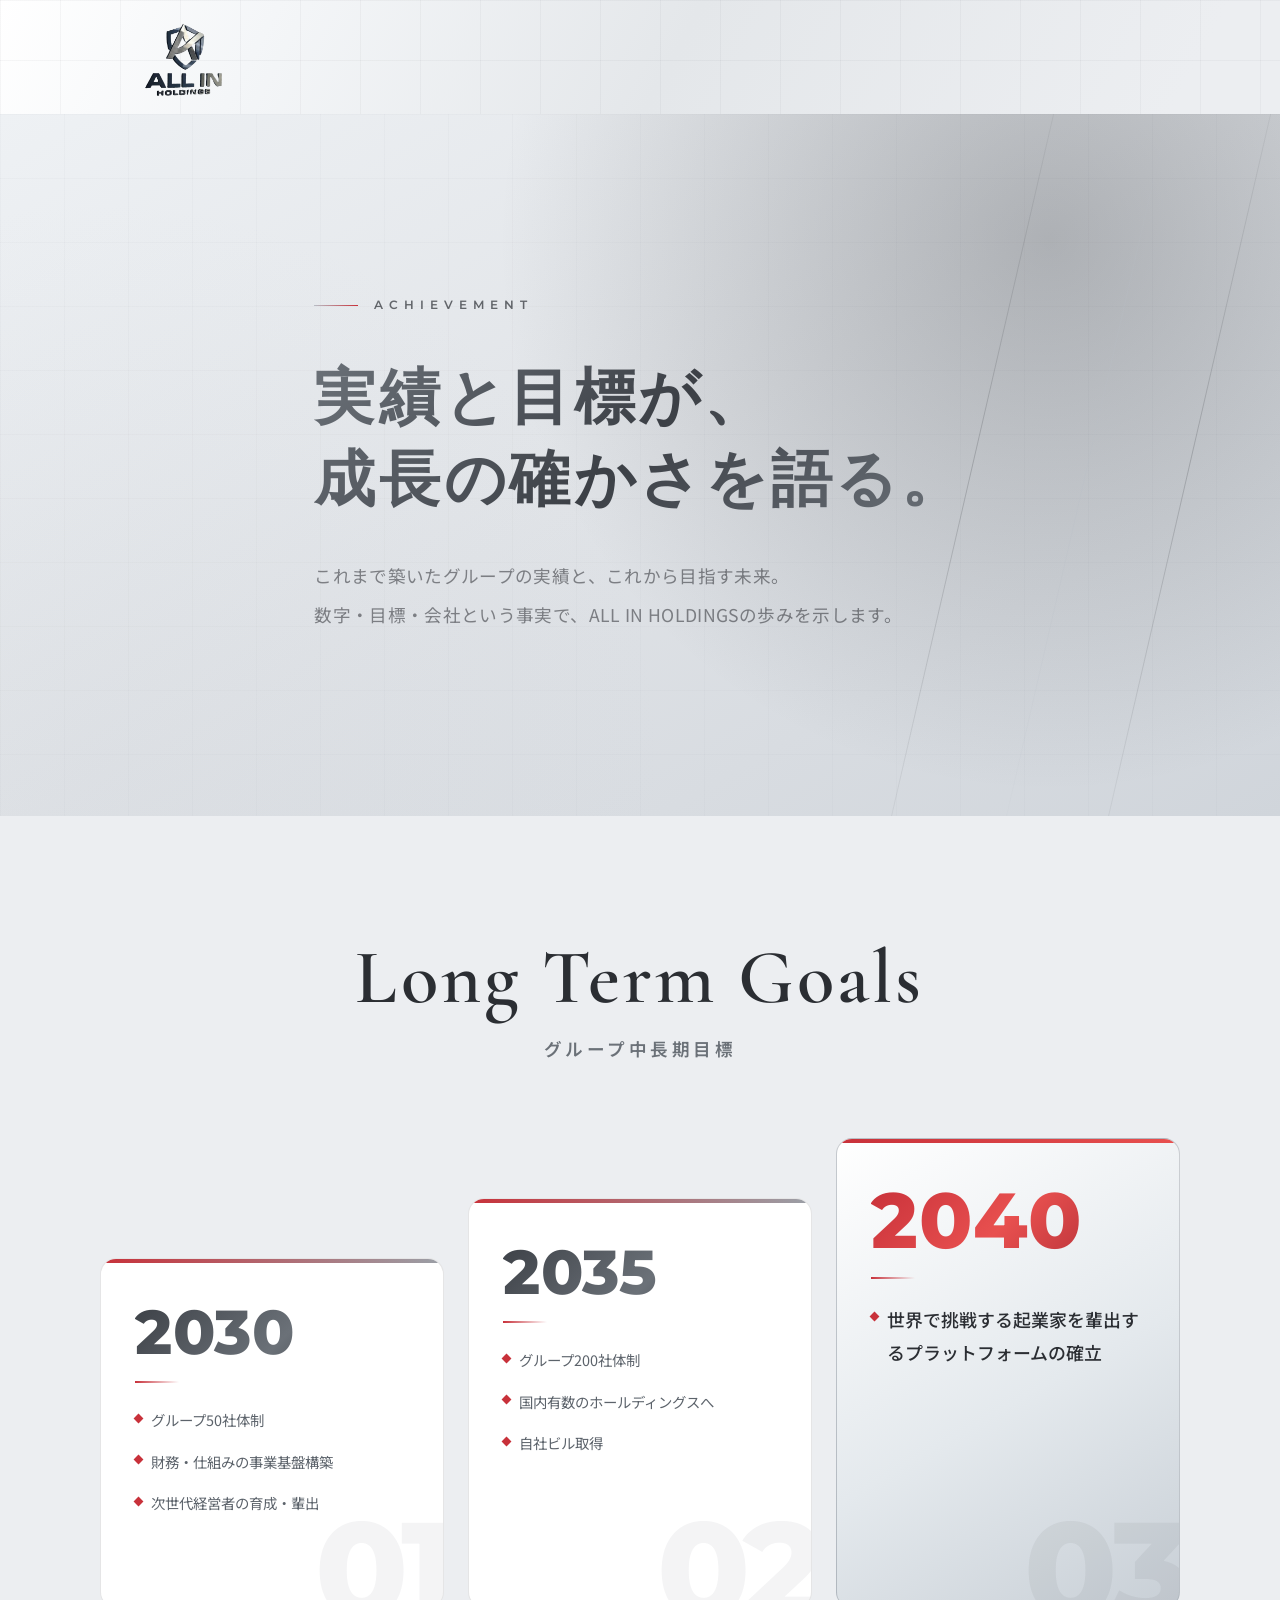
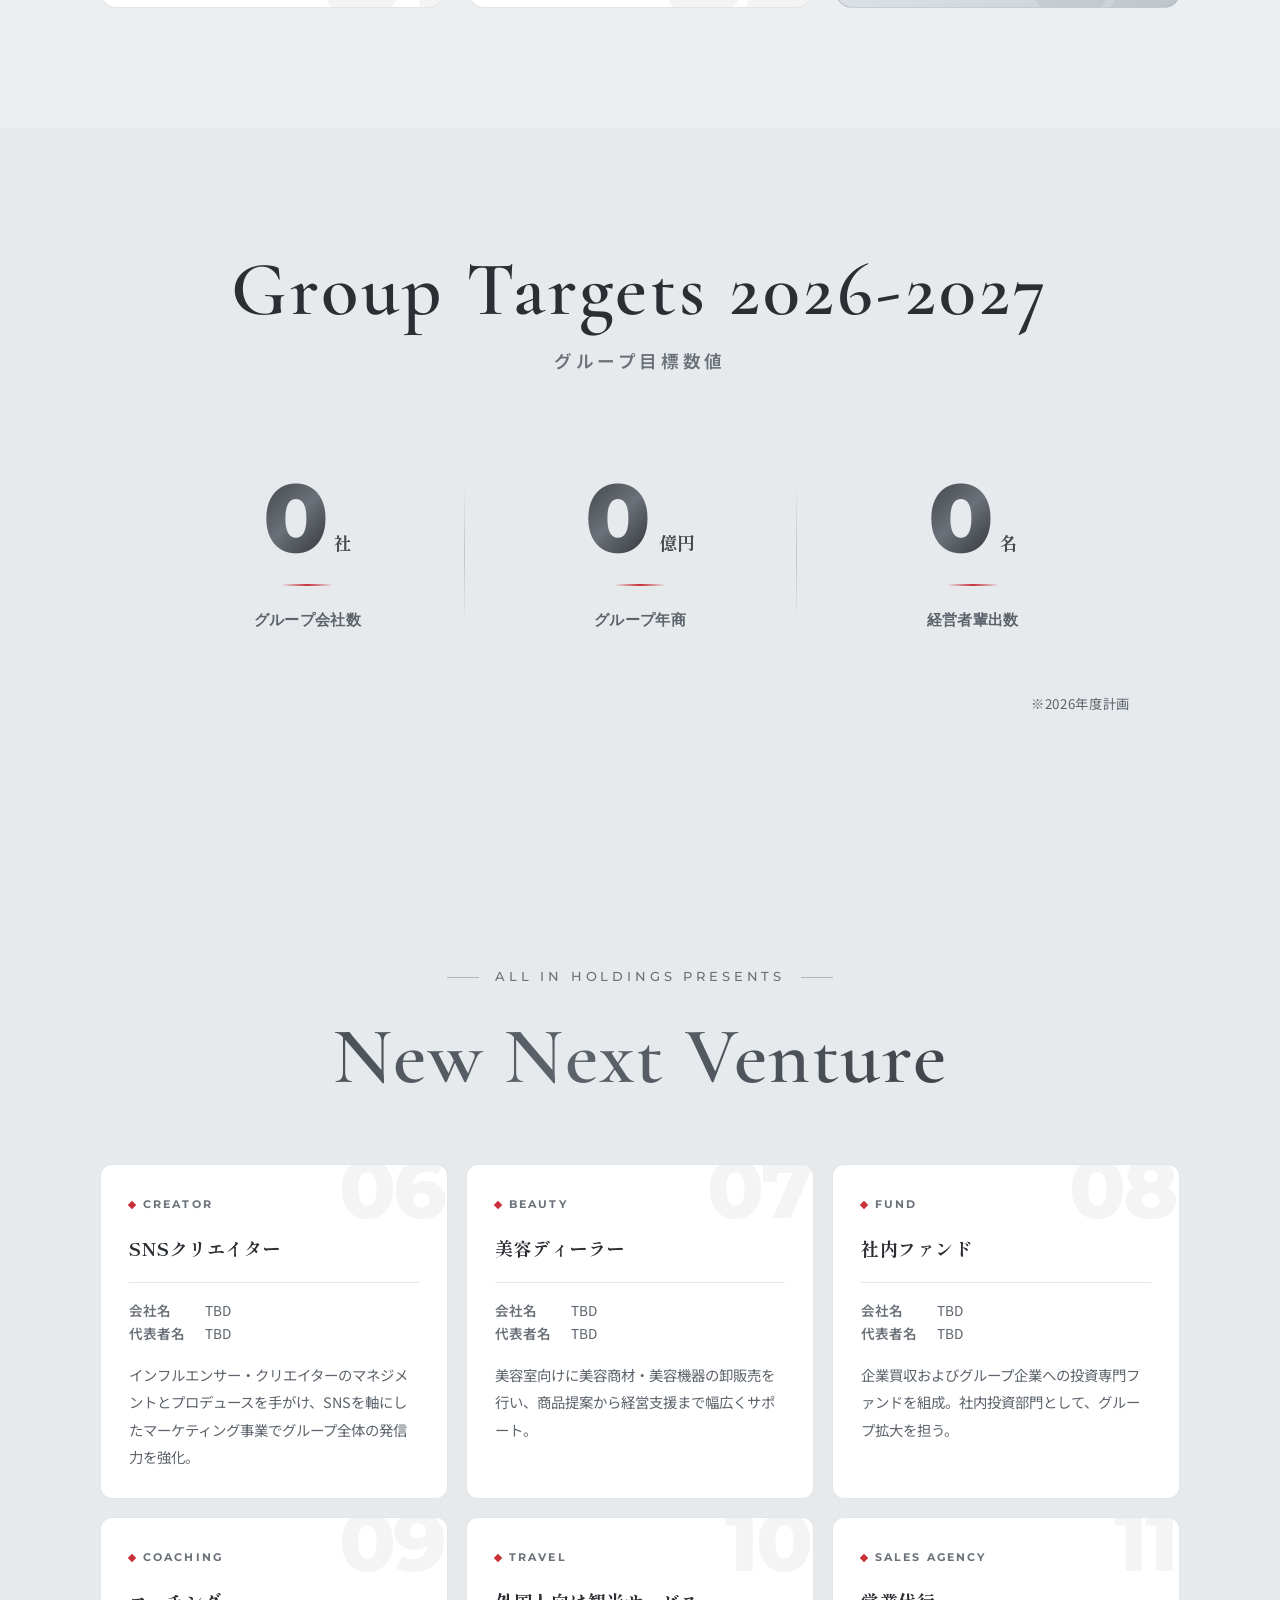
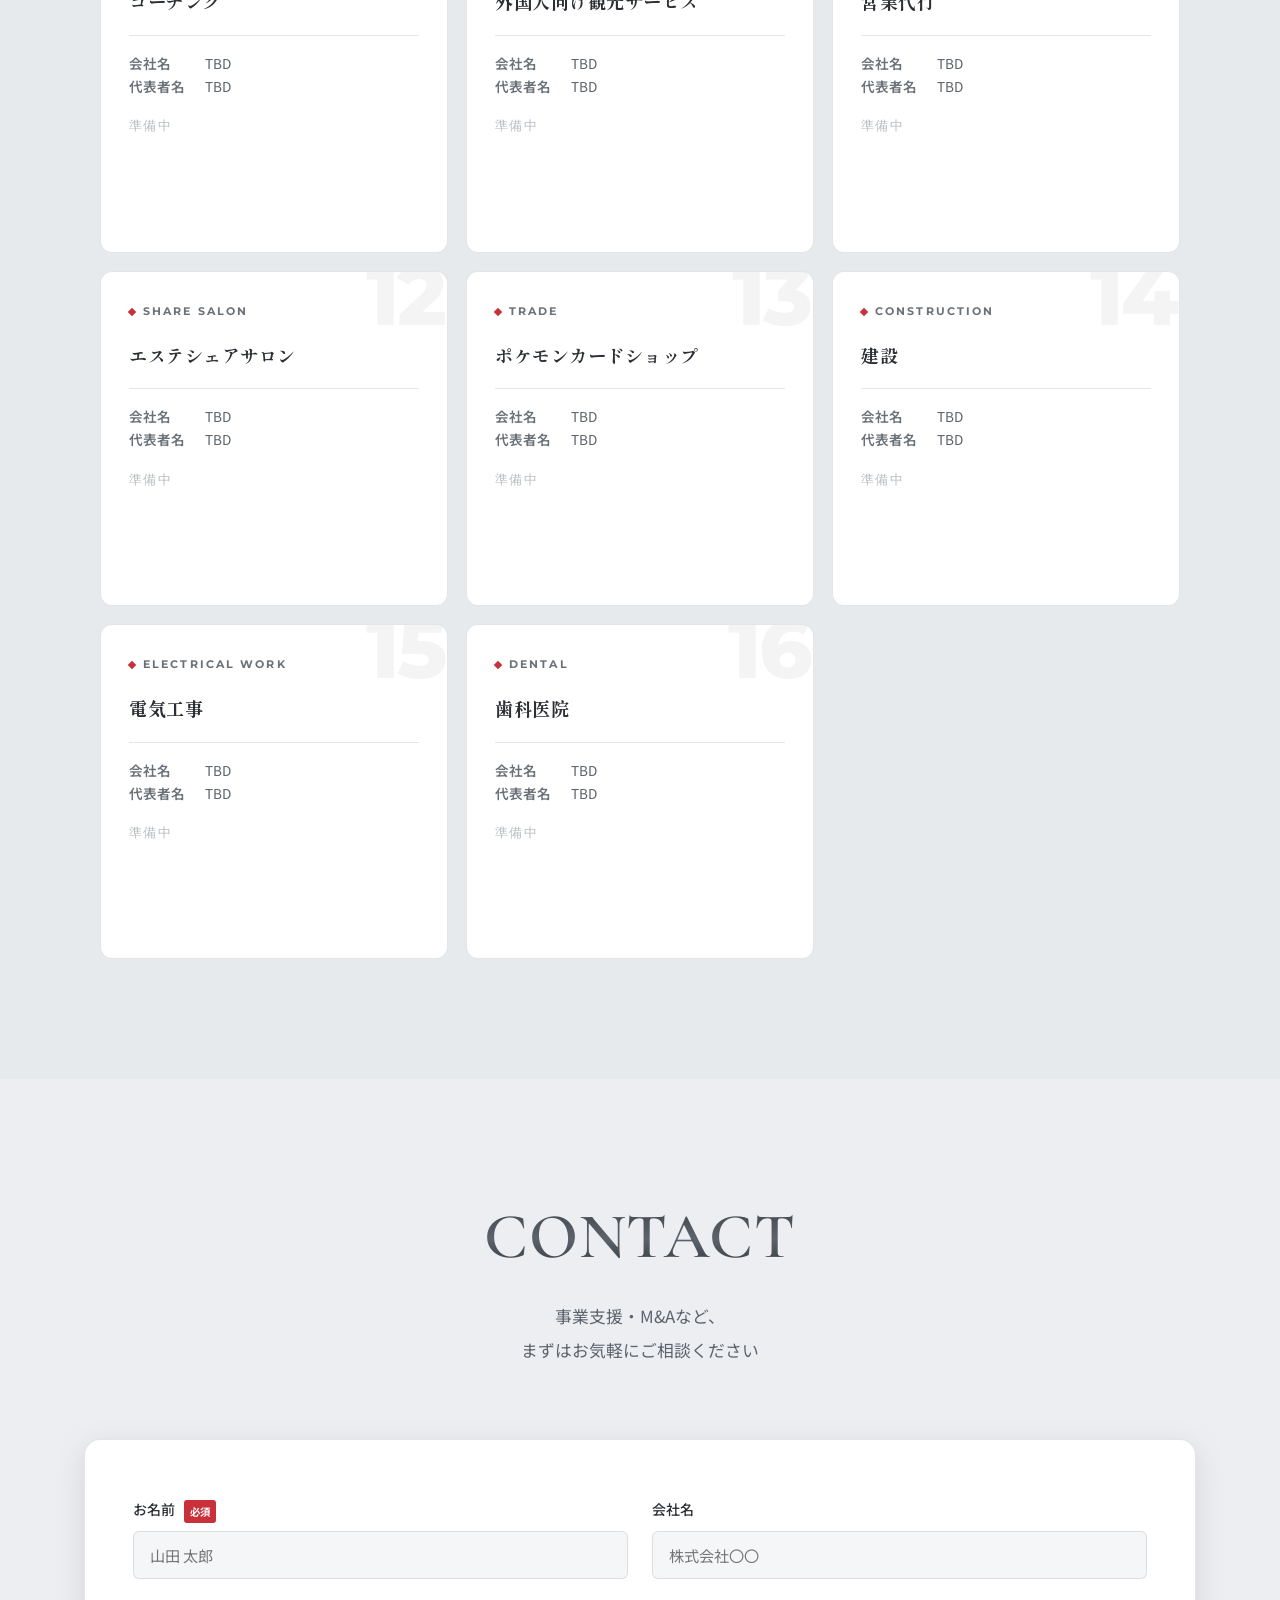
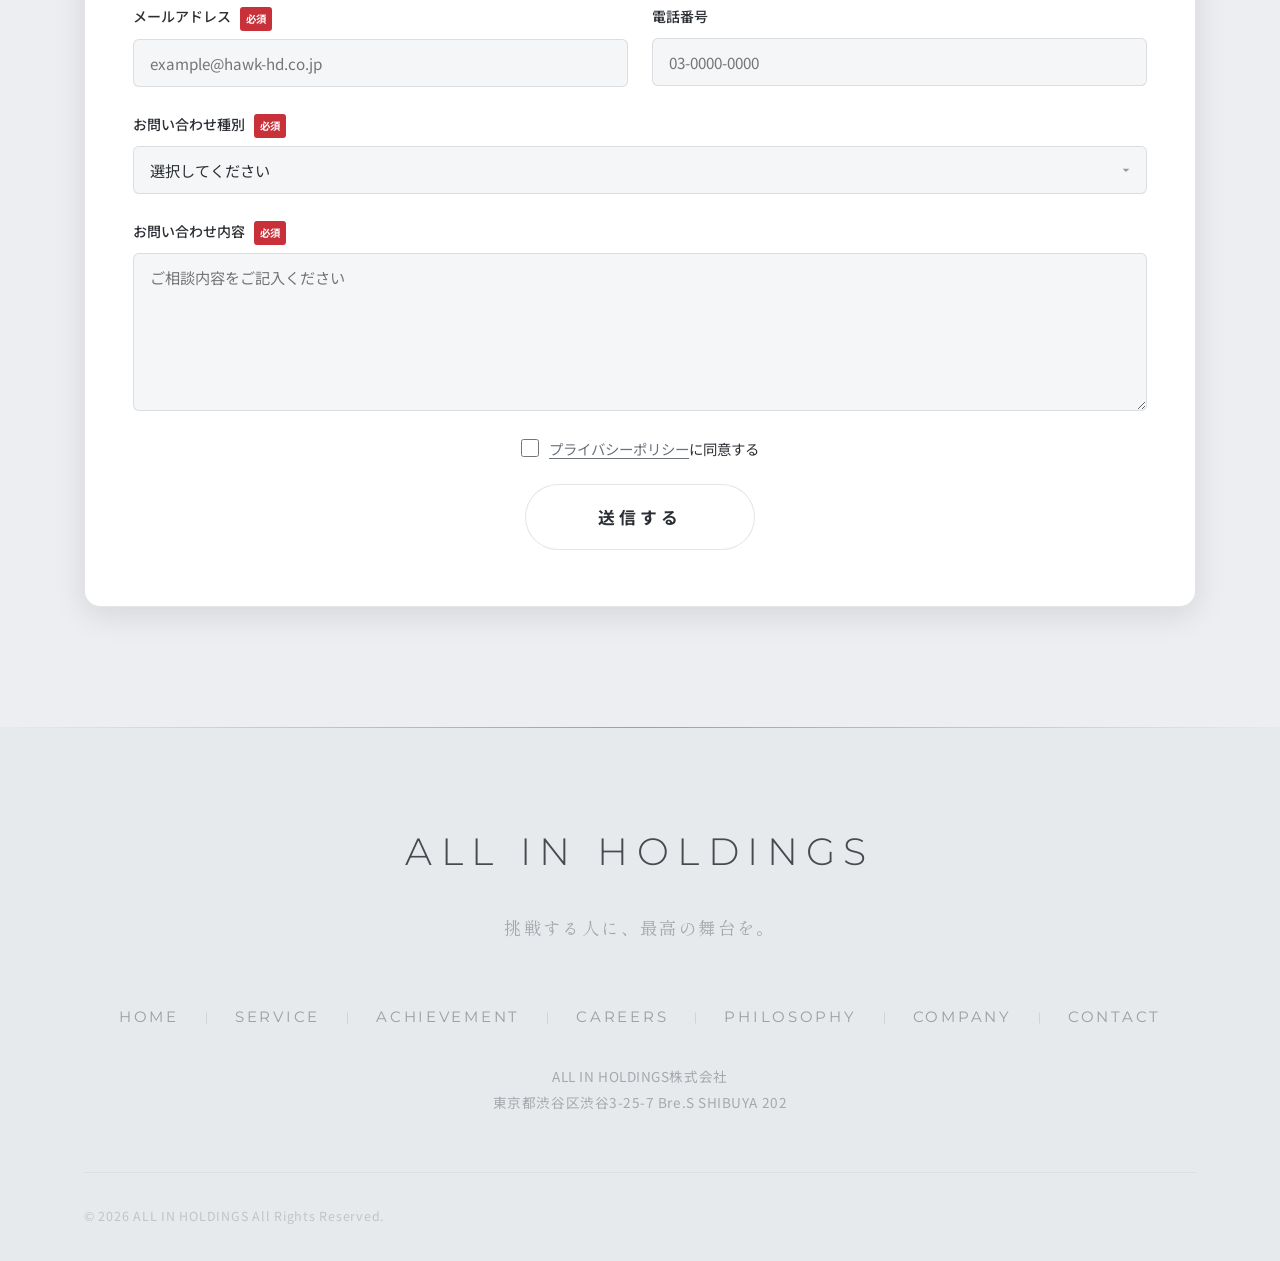
==== commit b61fd241: "サイト更新をバックアップ: OG画像・robots.txt・sitemap.xml追加、各ページ調整、画像差し替え Co-Authored-By: Claude Opus 4.8 (1M contex" ====
--- a/achievement.html
+++ b/achievement.html
@@ -6,13 +6,24 @@
   <meta name="format-detection" content="address=no" />
   <meta name="description" content="ALL IN HOLDINGSの中長期目標、グループ全体の実績、グループ会社一覧、設立予定会社など、これまでの歩みとこれからの成長をご紹介します。" />
   <title>ACHIEVEMENT | ALL IN HOLDINGS株式会社</title>
+  <link rel="canonical" href="https://all-in-holdings.co.jp/achievement" />
+  <meta property="og:type" content="website" />
+  <meta property="og:site_name" content="ALL IN HOLDINGS株式会社" />
+  <meta property="og:title" content="ACHIEVEMENT | ALL IN HOLDINGS株式会社" />
+  <meta property="og:description" content="ALL IN HOLDINGSの中長期目標、グループ全体の実績、グループ会社一覧、設立予定会社など、これまでの歩みとこれからの成長をご紹介します。" />
+  <meta property="og:url" content="https://all-in-holdings.co.jp/achievement" />
+  <meta property="og:image" content="https://all-in-holdings.co.jp/og-image.png" />
+  <meta property="og:image:width" content="1200" />
+  <meta property="og:image:height" content="630" />
+  <meta property="og:locale" content="ja_JP" />
+  <meta name="twitter:card" content="summary" />
   <link rel="icon" href="logo-transparent-sm.png" type="image/png" />
   <link rel="apple-touch-icon" href="logo-transparent-sm.png" />
   <link rel="manifest" href="manifest.json" />
-  <link rel="stylesheet" href="style.css?v=20260617a" />
-  <link rel="stylesheet" href="value.css?v=20260617a" />
-  <link rel="stylesheet" href="company.css?v=20260617a" />
-  <link rel="stylesheet" href="group.css?v=20260617a" />
+  <link rel="stylesheet" href="style.css?v=20260618b" />
+  <link rel="stylesheet" href="value.css?v=20260618b" />
+  <link rel="stylesheet" href="company.css?v=20260618b" />
+  <link rel="stylesheet" href="group.css?v=20260618b" />
   <link rel="preconnect" href="https://fonts.googleapis.com" />
   <link rel="preconnect" href="https://fonts.gstatic.com" crossorigin />
   <link href="https://fonts.googleapis.com/css2?family=Cormorant+Garamond:ital,wght@0,300;0,400;0,600;1,300;1,400&family=Great+Vibes&family=Montserrat:wght@300;400;600;700&family=Noto+Sans+JP:wght@300;400;500;700;900&family=Shippori+Mincho+B1:wght@500;600;700&family=Yuji+Mai&display=swap" rel="stylesheet" />
@@ -20,7 +31,7 @@
 <body>
 
   <div class="logo-hero" id="logoHero">
-    <a href="index.html">
+    <a href="/">
       <img src="logo-transparent-sm.png" alt="ALL IN HOLDINGS" class="logo-hero__img" />
     </a>
     <button class="header__hamburger logo-hero__hamburger" id="hamburger" aria-label="メニュー">
@@ -36,14 +47,14 @@
       </button>
     </div>
     <ul class="header__nav-list">
-      <li><a href="index.html">HOME</a></li>
-      <li><a href="index.html#service">SERVICE</a></li>
-      <li><a href="achievement.html">ACHIEVEMENT</a></li>
-      <li><a href="recruit.html">CAREERS</a></li>
-      <li><a href="philosophy.html">PHILOSOPHY</a></li>
-      <li><a href="company.html">COMPANY</a></li>
+      <li><a href="/">HOME</a></li>
+      <li><a href="/#service">SERVICE</a></li>
+      <li><a href="achievement">ACHIEVEMENT</a></li>
+      <li><a href="recruit">CAREERS</a></li>
+      <li><a href="philosophy">PHILOSOPHY</a></li>
+      <li><a href="company">COMPANY</a></li>
     </ul>
-    <a href="index.html#contact" class="btn btn--metallic header__nav-btn">CONTACT</a>
+    <a href="/#contact" class="btn btn--metallic header__nav-btn">CONTACT</a>
   </nav>
 
 
@@ -90,8 +101,8 @@
           <span class="c-goals__rule"></span>
           <ul class="c-goals__list">
             <li>グループ200社体制</li>
-            <li>国内有数の事業創造ホールディングスへ</li>
-            <li>自社ビル保有</li>
+            <li>国内有数のホールディングスへ</li>
+            <li>自社ビル取得</li>
           </ul>
         </div>
         <div class="c-goals__card c-goals__card--gold js-fadein">
@@ -110,7 +121,7 @@
   <section class="numbers section section--gray" id="numbers">
     <div class="container">
       <div class="c-sec-head js-fadein">
-        <h2 class="c-sec-head__en">Achievement</h2>
+        <h2 class="c-sec-head__en">Group Targets <br class="sp-br" />2026-2027</h2>
         <p class="c-sec-head__ja">グループ目標数値</p>
       </div>
       <div class="numbers__grid">
@@ -147,7 +158,6 @@
       <div class="g-next__head js-fadein">
         <p class="g-next__presents">ALL IN HOLDINGS presents</p>
         <h2 class="g-next__title">New Next Venture</h2>
-        <span class="g-next__soon">Coming Soon</span>
       </div>
 
       <div class="g-next__grid">
@@ -300,7 +310,7 @@
         <div class="form__agree">
           <label class="form__agree-label">
             <input type="checkbox" class="form__agree-check" required />
-            <span class="form__agree-text"><a href="privacy.html" class="form__agree-link">プライバシーポリシー</a>に同意する</span>
+            <span class="form__agree-text"><a href="privacy" class="form__agree-link">プライバシーポリシー</a>に同意する</span>
           </label>
         </div>
         <div class="form__submit">
@@ -317,17 +327,17 @@
       <div class="footer__top">
         <div class="footer__brand">
           <p class="footer__logo"><span class="footer__logo-allin">ALL IN</span> <span class="footer__logo-holdings">HOLDINGS</span></p>
-          <p class="footer__tagline">挑戦する人に、夢を描ける舞台を創る</p>
+          <p class="footer__tagline">挑戦する人に、最高の舞台を。</p>
         </div>
         <nav class="footer__nav">
           <ul class="footer__nav-list">
-            <li><a href="index.html">HOME</a></li>
-            <li><a href="index.html#service">SERVICE</a></li>
-            <li><a href="achievement.html">ACHIEVEMENT</a></li>
-            <li><a href="recruit.html">CAREERS</a></li>
-            <li><a href="philosophy.html">PHILOSOPHY</a></li>
-            <li><a href="company.html">COMPANY</a></li>
-            <li><a href="index.html#contact">CONTACT</a></li>
+            <li><a href="/">HOME</a></li>
+            <li><a href="/#service">SERVICE</a></li>
+            <li><a href="achievement">ACHIEVEMENT</a></li>
+            <li><a href="recruit">CAREERS</a></li>
+            <li><a href="philosophy">PHILOSOPHY</a></li>
+            <li><a href="company">COMPANY</a></li>
+            <li><a href="/#contact">CONTACT</a></li>
           </ul>
         </nav>
         <p class="footer__info"><span class="footer__info-name">ALL IN HOLDINGS株式会社</span><br /><span class="footer__info-addr">東京都渋谷区渋谷3-25-7 Bre.S SHIBUYA 202</span></p>
@@ -338,6 +348,6 @@
     </div>
   </footer>
 
-  <script src="script.js?v=20260308a"></script>
+  <script src="script.js?v=20260618b"></script>
 </body>
 </html>
--- a/style.css
+++ b/style.css
@@ -59,6 +59,9 @@
   margin: 0 auto;
   padding: 0 24px;
 }
+/* レスポンシブ改行用 <br>（sp=スマホのみ / pc=PCのみ） */
+.sp-br { display: none; }
+.pc-br { display: inline; }
 .pc-only { display: inline; }
 .sp-only { display: none; }
 
@@ -187,6 +190,17 @@
     linear-gradient(var(--surface), var(--surface)) padding-box,
     linear-gradient(135deg, #B8BEC6 0%, #7A8088 35%, #9AA0A7 55%, #50555C 100%) border-box;
 }
+/* TOPヒーローのSERVICE/CONTACTボタン：フッターCONTACTと同じ英字フォント */
+.hero__btns .btn {
+  font-family: var(--font-en);
+  font-weight: 400;
+  letter-spacing: 0.18em;
+}
+/* シャインを送信ボタンと同じ（4秒周期・流れ0.8秒）に。2ボタンは半周期ずらして交互に */
+.hero__btns .btn::before { animation-name: btn-shine-contact; animation-duration: 4s; }
+.hero__btns .btn--outline-red::before { animation-delay: 2s; }
+/* careersヒーローのENTRYボタンも同じ（4秒周期・流れ0.8秒） */
+.btn--entry::before { animation-name: btn-shine-contact; animation-duration: 4s; }
 
 /* ---------- Section 共通 ---------- */
 .section { padding: 120px 0; }
@@ -601,7 +615,7 @@
   position: relative;
   display: inline-block;
   font-family: var(--font-display);
-  font-size: clamp(1.05rem, 4.5vw, 3.05rem);
+  font-size: clamp(1.26rem, 5.4vw, 3.66rem);
   font-weight: 700;
   line-height: 1.1;
   letter-spacing: 0.1em;
@@ -1606,6 +1620,12 @@
 .form__textarea { resize: vertical; }
 .form__submit { text-align: center; margin-top: 18px; }
 .form__submit .btn { padding-left: 72px; padding-right: 72px; letter-spacing: 0.24em; }
+/* 送信ボタンのシャイン：4秒に1回、流れる速さは0.8秒のまま（他ボタンは8秒） */
+.form__submit .btn::before { animation-name: btn-shine-contact; animation-duration: 4s; }
+@keyframes btn-shine-contact {
+  0%, 80% { left: -100%; }
+  100%    { left: 200%; }
+}
 
 /* Agree checkbox */
 .form__agree {
@@ -1834,6 +1854,8 @@
   :root { --header-h: 60px; }
   .pc-only { display: none; }
   .sp-only { display: inline; }
+  .sp-br { display: inline; }
+  .pc-br { display: none; }
   .section { padding: 72px 0; }
 
   /* Header */
@@ -1859,14 +1881,14 @@
     max-width: 100%;
   }
   .hero__title em { font-size: 1.04em; }
-  .hero__catch { font-size: clamp(1.3rem, 4.5vw, 2.4rem); letter-spacing: 0.06em; margin-bottom: 64px; }
+  .hero__catch { font-size: clamp(1.56rem, 5.4vw, 2.88rem); letter-spacing: 0.06em; margin-bottom: 64px; }
   .hero__title-line2,
   .hero__title-line3 { white-space: normal; word-break: normal; line-height: 1.5; }
   .hero__title-line2 { font-size: 0.94em; margin: 0 0 12px 0; }
   .hero__title-line3 { font-size: 0.94em; }
   .hero__en { font-size: 0.9rem; margin-bottom: 36px; line-height: 1.8; }
   .hero__btns { gap: 12px; }
-  .hero__inner { padding-bottom: 120px; }
+  .hero__inner { padding-bottom: 168px; }
   .hero__scroll { bottom: 24px; }
 
   /* Section共通 */
@@ -1874,45 +1896,71 @@
   .section__head { margin-bottom: 48px; }
   .section__desc { font-size: 0.95rem; }
 
-  /* Synergy */
+  /* Synergy: スマホは1列カード＋スクロールで左右交互フェードイン */
   .synergy__head { margin-bottom: 56px; }
-  .synergy__timeline { max-width: 560px; }
-  .synergy__timeline::before { left: 33px; }
-  .synergy__item { grid-template-columns: 66px 1fr; column-gap: 18px; align-items: start; min-height: 0; margin-bottom: 22px; }
-  /* ノードを左スパイン上に固定（横木はパネル側へ） */
+  .synergy__timeline { display: flex; flex-direction: column; gap: 14px; max-width: 480px; margin: 0 auto; overflow: hidden; }
+  .synergy__timeline::before { display: none; }
+  .synergy__item {
+    display: flex;
+    flex-direction: row;
+    align-items: flex-start;
+    gap: 14px;
+    min-height: 0;
+    margin: 0;
+    padding: 20px 18px;
+    background: var(--surface);
+    border: 1px solid var(--line);
+    border-radius: 12px;
+    /* 横からのスライドフェードイン（is-visibleで0へ戻る） */
+    opacity: 0;
+    transform: translateX(48px);
+    transition: opacity 0.7s ease, transform 0.7s ease;
+  }
+  .synergy__item:nth-child(even) { transform: translateX(-48px); }
+  .synergy__item.is-visible { opacity: 1; transform: translateX(0); }
   .synergy__node,
   .synergy__item:nth-child(odd) .synergy__node,
   .synergy__item:nth-child(even) .synergy__node {
-    position: relative;
+    position: static;
     top: auto;
     left: auto;
-    grid-column: 1;
-    display: flex;
-    justify-content: center;
-    align-self: start;
-    margin-top: 4px;
     transform: none;
+    margin: 0;
+    flex-shrink: 0;
+    display: block;
   }
-  .synergy__node-num { width: 52px; height: 52px; font-size: 1.25rem; box-shadow: 0 0 0 5px #EAEDF0, 0 8px 18px rgba(40,46,54,0.16); }
+  .synergy__node-num {
+    width: 42px;
+    height: 42px;
+    font-size: 1.1rem;
+    box-shadow: none;
+    border: 1px solid rgba(200,49,58,0.5);
+  }
+  /* タイムラインの横木・中心点は非表示 */
   .synergy__node::before,
+  .synergy__node::after,
   .synergy__item:nth-child(odd) .synergy__node::before,
-  .synergy__item:nth-child(even) .synergy__node::before {
-    left: 100%;
-    right: auto;
-    width: 18px;
-    background: linear-gradient(90deg, rgba(200,49,58,0.65), transparent);
+  .synergy__item:nth-child(even) .synergy__node::before,
+  .synergy__item:nth-child(odd) .synergy__node::after,
+  .synergy__item:nth-child(even) .synergy__node::after { display: none; }
+  .synergy__panel,
+  .synergy__item:nth-child(even) .synergy__panel {
+    grid-column: auto;
+    text-align: left;
+    padding: 0;
+    background: none;
+    border: none;
+    border-radius: 0;
+    flex: 1;
+    min-width: 0;
   }
-  .synergy__node::after,
-  .synergy__item:nth-child(odd) .synergy__node::after,
-  .synergy__item:nth-child(even) .synergy__node::after {
-    left: 50%;
-    top: 50%;
-  }
-  .synergy__panel,
-  .synergy__item:nth-child(even) .synergy__panel { grid-column: 2; text-align: left; padding: 20px 22px; }
+  .synergy__panel-title { font-size: 1.12rem; margin-bottom: 10px; padding-bottom: 10px; }
   .synergy__panel-title::after,
   .synergy__item:nth-child(even) .synergy__panel-title::after { right: auto; left: 0; background: linear-gradient(90deg, #C8313A, transparent); }
+  .synergy__panel-body { font-size: 0.8rem; line-height: 1.8; }
   .synergy__message { margin-top: 64px; }
+  /* スマホは4行に。長い行（約20字）が1行に収まる上限まで拡大 */
+  .synergy__message p { font-size: 0.94rem; line-height: 2.0; letter-spacing: 0; }
 
   /* Buttons */
   .btn { padding: 13px 32px; font-size: 0.85rem; }
@@ -1928,6 +1976,9 @@
   .service__set-num { font-size: 4.2rem; }
   .service__set-title { font-size: 1.6rem; }
   .service__set-body { font-size: 0.9rem; max-width: 100%; }
+  /* スマホはタグを内容幅のpill（1行）にして自然に折り返す */
+  .service__set-tags { display: flex; flex-wrap: wrap; gap: 8px; }
+  .service__set-tags li { white-space: nowrap; text-align: left; font-size: 0.75rem; padding: 7px 13px; }
 
   /* MVV */
   .mvv__mission, .mvv__vision { padding: 28px 20px; margin-bottom: 40px; }
@@ -1939,14 +1990,15 @@
   .mvv__value-body { font-size: 0.78rem; }
 
   /* Numbers */
-  .numbers__grid { grid-template-columns: 1fr; gap: 0; }
-  .numbers__item--dark { padding: 32px 22px; }
-  .numbers__item--dark .numbers__count { font-size: clamp(2.8rem, 13vw, 3.8rem); }
-  /* 縦区切り→横区切りに */
-  .numbers__item--dark:not(:last-child)::after {
-    top: auto; bottom: 0; left: 12%; right: 12%; width: auto; height: 1px;
-    background: linear-gradient(90deg, transparent, rgba(43,46,51,0.18), transparent);
-  }
+  /* グループ目標数値: 横3列のスタッツ表示（縦積みを解消） */
+  .numbers { padding-bottom: 44px; } /* New Next との間の余白を詰める */
+  .numbers__grid { grid-template-columns: repeat(3, 1fr); gap: 6px; }
+  .numbers__item--dark { padding: 14px 6px; }
+  .numbers__item--dark .numbers__value { padding-bottom: 12px; margin-bottom: 10px; gap: 3px; }
+  .numbers__item--dark .numbers__value::after { width: 30px; }
+  .numbers__item--dark .numbers__count { font-size: clamp(1.9rem, 9vw, 3rem); }
+  .numbers__item--dark .numbers__unit { font-size: 0.82rem; }
+  .numbers__item--dark .numbers__label { font-size: 0.76rem; line-height: 1.4; }
 
   /* Recruit */
   .recruit__grid { grid-template-columns: 1fr; gap: 36px; }
@@ -1990,37 +2042,69 @@
     max-width: 100%;
   }
   .hero__title em { font-size: 1.04em; }
-  .hero__catch { font-size: clamp(1rem, 4.6vw, 1.9rem); letter-spacing: 0.04em; margin-bottom: 48px; }
+  .hero__catch { font-size: clamp(1.2rem, 5.52vw, 2.28rem); letter-spacing: 0.04em; margin-bottom: 48px; }
   .hero__catch::before { width: 56px; height: 2px; }
   .hero__catch::after { left: 66px; width: 4px; height: 4px; }
   .hero__title-line2 { font-size: 0.94em; margin: 0 0 12px 0; }
   .hero__title-line3 { font-size: 0.94em; }
   .hero__en { font-size: 0.82rem; }
-  .hero__btns { flex-direction: column; align-items: center; }
-  .hero__btns .btn { width: 80%; }
-  .hero__inner { padding-bottom: 110px; }
+  .hero__btns { flex-direction: row; flex-wrap: nowrap; align-items: stretch; gap: 12px; width: 100%; max-width: 360px; margin-left: auto; margin-right: auto; }
+  .hero__btns .btn { flex: 1; min-width: 0; padding: 13px 12px; border-width: 1.8px; }
+  .hero__inner { padding-bottom: 168px; }
 
   .section__title { font-size: clamp(1.3rem, 6vw, 1.8rem); }
-  .synergy__timeline::before { left: 26px; }
-  .synergy__item { grid-template-columns: 52px 1fr; column-gap: 12px; }
-  .synergy__node-num { width: 46px; height: 46px; font-size: 1.1rem; }
-  .synergy__panel,
-  .synergy__item:nth-child(even) .synergy__panel { padding: 18px 18px; }
-  .synergy__panel-title { font-size: 1.18rem; }
+  /* 1列カード: 狭い幅向けの微調整 */
+  .synergy__timeline { gap: 12px; }
+  .synergy__item { padding: 16px 14px; gap: 12px; }
+  .synergy__node-num { width: 38px; height: 38px; font-size: 1rem; }
+  .synergy__panel-title { font-size: 1.06rem; margin-bottom: 8px; padding-bottom: 8px; }
+  .synergy__panel-body { font-size: 0.82rem; line-height: 1.8; }
 
   .btn { padding: 12px 28px; }
 
   .mvv__value-grid { grid-template-columns: 1fr; }
   .mvv__value-card { padding: 24px 20px; }
 
-  .numbers__grid { grid-template-columns: 1fr; gap: 0; }
-  .numbers__item--dark { padding: 30px 20px; }
-  .numbers__item--dark .numbers__count { font-size: clamp(2.6rem, 13vw, 3.6rem); }
-
-  .service__set { grid-template-columns: 1fr; gap: 16px; padding: 44px 16px 44px 14px; }
-  .service__set-index { flex-direction: row; align-items: baseline; gap: 16px; }
-  .service__set-num { font-size: 3.4rem; }
-  .service__set-title { font-size: 1.4rem; }
+  .numbers__grid { grid-template-columns: repeat(3, 1fr); gap: 4px; }
+  .numbers__item--dark { padding: 12px 4px; }
+  .numbers__item--dark .numbers__count { font-size: clamp(1.5rem, 8.5vw, 2.3rem); }
+  .numbers__item--dark .numbers__unit { font-size: 0.72rem; }
+  .numbers__item--dark .numbers__label { font-size: 0.68rem; }
+
+  /* スマホ: タイムライン型（番号ノードを縦線で連結） */
+  .service__sets { display: flex; flex-direction: column; gap: 30px; }
+  .service__set {
+    grid-template-columns: 1fr;
+    gap: 10px;
+    padding: 0 0 0 44px;
+  }
+  /* 縦線：このノードから次のノードへ連結（最後の項目は非表示） */
+  .service__set::before {
+    left: 13px;
+    top: 22px;
+    bottom: auto;
+    height: calc(100% + 30px);
+    width: 2px;
+    transform: scaleY(1);
+    background: linear-gradient(180deg, #CFD5DB 0%, #9AA0A7 100%);
+  }
+  .service__set:last-child::before { display: none; }
+  /* ノード（丸） */
+  .service__set::after {
+    content: '';
+    position: absolute;
+    left: 8px;
+    top: 16px;
+    width: 12px;
+    height: 12px;
+    border-radius: 50%;
+    background: var(--accent);
+    box-shadow: 0 0 0 4px #EAEDF0;
+    z-index: 2;
+  }
+  .service__set-index { flex-direction: row; align-items: baseline; gap: 12px; }
+  .service__set-num { font-size: 2.2rem; }
+  .service__set-title { font-size: 1.35rem; }
   .service__set-catch { font-size: 0.92rem; }
   .service__set-body { font-size: 0.85rem; }
 
@@ -2038,21 +2122,22 @@
   .logo-hero { padding: 8px 36px 6px; }
   .logo-hero__img { height: 38px; }
   .logo-hero__hamburger { right: 36px; transform: translateY(calc(-50% + 6px)); }
-  .hero__inner { padding: 52px 14px 48px; }
+  .hero__inner { padding: 52px 14px 150px; }
   .hero__title {
     font-size: clamp(0.93rem, 4.6vw, 1.3rem);
     line-height: 1.32;
     width: 100%;
     max-width: 100%;
   }
-  .hero__catch { font-size: clamp(0.9rem, 4.4vw, 1.5rem); letter-spacing: 0.02em; margin-bottom: 40px; }
+  .hero__catch { font-size: clamp(1.08rem, 5.28vw, 1.8rem); letter-spacing: 0.02em; margin-bottom: 40px; }
   .hero__title-line2 { font-size: 0.94em; margin: 0 0 12px 0; }
   .hero__title-line3 { font-size: 0.94em; }
   .hero__label { font-size: 0.6rem; letter-spacing: 0.3em; }
   .section__title { font-size: 1.25rem; }
   .header__logo-img { height: 32px; }
 
-  .numbers__count { font-size: 1.6rem; }
-  .numbers__value { gap: 6px; }
-  .numbers__item--dark .numbers__unit { font-size: 1rem; }
-}
+  .numbers__item--dark .numbers__count { font-size: clamp(1.3rem, 8vw, 1.9rem); }
+  .numbers__value { gap: 2px; }
+  .numbers__item--dark .numbers__unit { font-size: 0.66rem; }
+  .numbers__item--dark .numbers__label { font-size: 0.62rem; }
+}
--- a/value.css
+++ b/value.css
@@ -295,8 +295,8 @@
 }
 .v-transform__list li {
   font-family: var(--font-display);
-  font-size: 0.92rem;
-  line-height: 1.8;
+  font-size: 1.02rem;
+  line-height: 1.9;
   padding-left: 20px;
   position: relative;
 }
@@ -316,7 +316,7 @@
   font-family: var(--font-display);
   color: var(--text);
   font-weight: 600;
-  font-size: 1.12rem;
+  font-size: 1.12rem; /* afterは強調のまま少し大きめ */
   line-height: 1.85;
   letter-spacing: 0.04em;
 }
@@ -435,16 +435,16 @@
 }
 .v-journey__step-title {
   font-family: var(--font-display);
-  font-size: 1.25rem;
+  font-size: 1.5rem;
   font-weight: 700;
   color: var(--text);
   letter-spacing: 0.04em;
   margin-bottom: 16px;
 }
 .v-journey__step-body {
-  font-size: 0.98rem;
+  font-size: 1.05rem;
   color: var(--text-sub);
-  line-height: 2.1;
+  line-height: 2.0;
 }
 
 
@@ -614,7 +614,7 @@
   align-items: center;
   gap: 9px;
   font-family: var(--font-en);
-  font-size: 0.65rem;
+  font-size: 0.72rem;
   font-weight: 700;
   letter-spacing: 0.25em;
   color: rgba(43,46,51,0.6);
@@ -630,7 +630,7 @@
 .v-future__card-title {
   position: relative;
   z-index: 2;
-  font-size: 1.25rem;
+  font-size: 1.45rem;
   font-weight: 700;
   letter-spacing: 0.04em;
   margin-bottom: 12px;
@@ -643,7 +643,7 @@
 .v-future__card-catch {
   position: relative;
   z-index: 2;
-  font-size: 0.85rem;
+  font-size: 0.92rem;
   color: rgba(43,46,51,0.7);
   letter-spacing: 0.04em;
 }
@@ -658,7 +658,7 @@
   border-radius: 0;
 }
 .v-future__card-body {
-  font-size: 0.96rem;
+  font-size: 1.05rem;
   color: var(--text-sub);
   line-height: 2;
   margin-bottom: 24px;
@@ -669,7 +669,7 @@
   flex-shrink: 0;
   height: 116px;
   font-family: var(--font-display);
-  font-size: 0.95rem;
+  font-size: 1.02rem;
   font-weight: 600;
   color: var(--text);
   line-height: 1.9;
@@ -1030,6 +1030,38 @@
 
 
 /* ===========================
+   スマホ用タブ（Transformation / Your Future）
+   =========================== */
+.v-tabs {
+  display: none; /* スマホでJSが flex に */
+  gap: 8px;
+  margin-bottom: 20px;
+}
+.v-tab {
+  flex: 1;
+  min-width: 0;
+  padding: 12px 6px;
+  border: 1px solid rgba(43, 46, 51, 0.2);
+  border-radius: 9px;
+  background: rgba(255, 255, 255, 0.55);
+  font-family: var(--font-en);
+  font-weight: 700;
+  font-size: 0.74rem;
+  letter-spacing: 0.12em;
+  color: rgba(43, 46, 51, 0.5);
+  cursor: pointer;
+  transition: background 0.25s ease, color 0.25s ease, border-color 0.25s ease;
+}
+.v-transform__tabs .v-tab.is-active { background: #2B2E33; color: #fff; border-color: #2B2E33; }
+.v-future__tabs .v-tab.is-active { background: #C8313A; color: #fff; border-color: #C8313A; }
+.is-tab-hidden { display: none !important; }
+.is-tab-anim { animation: v-tab-fade 0.45s cubic-bezier(0.22, 1, 0.36, 1); }
+@keyframes v-tab-fade {
+  from { opacity: 0; transform: translateY(12px); }
+  to { opacity: 1; transform: translateY(0); }
+}
+
+/* ===========================
    RESPONSIVE
    =========================== */
 
@@ -1068,38 +1100,35 @@
     grid-template-columns: 1fr;
     gap: 0;
   }
-  .v-transform__col { padding: 36px 28px; }
-  .v-transform__col--before { border-radius: 8px 8px 0 0; }
-  .v-transform__col--after { border-radius: 0 0 8px 8px; }
-  .v-transform__arrow {
-    flex-direction: row;
-    gap: 12px;
-    padding: 20px 0;
-  }
-  .v-transform__arrow-line { width: 40px; height: 1px; }
-  .v-transform__arrow-line:last-child { background: linear-gradient(to right, rgba(43,46,51,0.3), transparent); }
-  .v-transform__arrow-line:first-child { background: linear-gradient(to right, transparent, rgba(43,46,51,0.3)); }
-  .v-transform__arrow-text {
-    writing-mode: horizontal-tb;
-    font-size: 0.6rem;
-  }
+  .v-transform__col { padding: 30px 24px; border-radius: 10px; }
+  .v-transform__col--before,
+  .v-transform__col--after { border-radius: 10px; }
+  /* タブ化：矢印は非表示・左右スライドインも無効化（タブのフェードで動かす） */
+  .v-transform__arrow { display: none; }
+  .v-transform__col.js-fadein,
+  .v-transform__col--before.js-fadein,
+  .v-transform__col--after.js-fadein { opacity: 1; transform: none; transition: none; }
+  .v-transform__col-label { margin-bottom: 22px; }
+  .v-transform__list li { font-size: 0.92rem; }
+  .v-transform__col--after .v-transform__list li { font-size: 1rem; }
 
   /* Journey */
   .v-journey__step { gap: 20px; padding-bottom: 40px; }
-  .v-journey__step-title { font-size: 1.1rem; }
-  .v-journey__step-body { font-size: 0.95rem; }
-
-  /* Future */
+  .v-journey__step-title { font-size: 1.15rem; }
+  .v-journey__step-body { font-size: 0.9rem; line-height: 1.95; }
+
+  /* Future（タブ化：1枚ずつ表示） */
   .v-future__grid { grid-template-columns: 1fr; }
-  .v-future__card-top { padding: 32px 24px 24px; }
+  .v-future__card-top { padding: 28px 24px 22px; }
   .v-future__card-bottom { padding: 24px; }
-  /* 分岐コネクタは中央の幹のみに（1列レイアウト） */
-  .v-path__branch { height: 52px; }
-  .v-path__branch::after { display: none; }
-  .v-path__branch-drop:nth-child(2),
-  .v-path__branch-drop:nth-child(4) { display: none; }
-  .v-path__branch-drop:nth-child(3) { left: 50%; top: 24px; height: 28px; }
-  .v-path__future-head { margin: 4px 0 32px; }
+  /* 崩れていた分岐装飾はタブ化に伴い非表示 */
+  .v-path__branch { display: none; }
+  .v-path__future-head { margin: 0 0 28px; }
+  /* 文字サイズ統一 */
+  .v-future__card-title { font-size: 1.2rem; }
+  .v-future__card-body { font-size: 0.9rem; line-height: 1.95; }
+  .v-future__card-life { height: auto; font-size: 0.88rem; }
+  .v-future__card.js-fadein { opacity: 1; transform: none; }
 
   /* ALL IN */
   .v-allin { padding: 100px 0; }
@@ -1123,8 +1152,10 @@
   .v-skill--right .v-skill__body { order: 0; text-align: left; }
   .v-skill__num { font-size: clamp(3.6rem, 16vw, 5.5rem); }
   .v-skill--right .v-skill__title::after { left: 0; right: auto; }
+  /* スマホ: タグを内容幅のpill（1行）にして自然に折り返す */
   .v-skill__tags,
-  .v-skill--right .v-skill__tags { grid-template-columns: repeat(auto-fill, minmax(150px, 1fr)); justify-content: start; }
+  .v-skill--right .v-skill__tags { display: flex; flex-wrap: wrap; gap: 8px; justify-content: flex-start; }
+  .v-skill__tags li { white-space: nowrap; text-align: left; font-size: 0.78rem; padding: 8px 13px; }
   /* モバイルは縦方向のフェードに統一 */
   .v-skill--left.js-fadein,
   .v-skill--right.js-fadein { transform: translateY(40px); }
--- a/company.css
+++ b/company.css
@@ -184,23 +184,24 @@
   margin-left: auto; /* かたまりを右端へ寄せる（中身は左揃え） */
 }
 .c-msg__sign-title {
-  font-family: var(--font-ja);
-  font-size: 1.2rem;
-  font-weight: 600;
-  letter-spacing: 0.12em;
+  font-family: var(--font-display);
+  font-size: 1.44rem;
+  font-weight: 500;
+  letter-spacing: 0.145em;
   color: var(--text);
   margin-bottom: 12px;
 }
 .c-msg__sign-name {
-  font-family: 'Yuji Mai', serif;
-  font-size: clamp(2.53rem, 3.9vw, 3.57rem);
-  font-weight: 400;
+  font-family: var(--font-display);
+  font-size: clamp(2.2rem, 3.6vw, 3rem);
+  font-weight: 600;
   line-height: 1.3;
   color: var(--text);
+  letter-spacing: 0.08em;
 }
 .c-msg__name-unit {
   display: inline-block;
-  letter-spacing: 0.3em;
+  letter-spacing: 0.4em;
 }
 
 
@@ -381,16 +382,17 @@
 }
 .c-info__row dt,
 .c-info__row dd {
-  padding: 28px 0;
-  font-size: 1.12rem;
-  line-height: 1.95;
+  padding: 26px 0;
+  font-size: 1.3rem;
+  line-height: 1.9;
 }
 .c-info__row dt {
-  font-weight: 600;
-  color: var(--text);
-  font-size: 1.05rem;
-  letter-spacing: 0.1em;
+  font-weight: 700;
+  color: var(--accent);
+  font-size: 1.04rem;
+  letter-spacing: 0.12em;
   padding-right: 24px;
+  align-self: center;
 }
 .c-info__row dd {
   color: var(--text-sub);
@@ -442,30 +444,195 @@
   .c-msg__catch-sub { font-size: 1.05rem; margin-bottom: 36px; }
   .c-msg__paras p { font-size: 0.95rem; line-height: 2.1; }
   .c-msg__sign { text-align: left; margin-top: 40px; }
-  .c-msg__sign-name { font-size: 2.42rem; }
+  /* 肩書：スマホは現状の115%に */
+  .c-msg__sign-title { font-size: 1.1rem; letter-spacing: 0.07em; }
+  .c-msg__sign-name { font-size: 2.18rem; }
 
   /* セクション見出し */
   .c-sec-head { margin-bottom: 48px; }
   .c-sec-head__en { font-size: clamp(2.2rem, 8vw, 3.2rem); }
   .c-sec-head__ja { font-size: 0.85rem; }
 
-  /* Long-term goals */
-  .c-goals__row { grid-template-columns: 1fr; gap: 20px; align-items: stretch; }
-  .c-goals__card { padding: 32px 26px 30px 30px; }
+  /* Long-term goals: 年号タップで開閉するアコーディオン */
+  .c-goals__row { grid-template-columns: 1fr; gap: 14px; align-items: stretch; }
   .c-goals__card:nth-child(1),
   .c-goals__card:nth-child(2),
   .c-goals__card:nth-child(3) { min-height: 0; }
-
-  /* Company info */
-  .c-info__row { grid-template-columns: 1fr; }
+  /* ===== 年号タブ切替：明るく装飾的なエディトリアル（枠なし） ===== */
+  .c-goals__row { display: block; }
+  /* 年号タブ：均等幅＋動く下線 */
+  .c-goals__tabs {
+    display: none; /* JSがflexに */
+    gap: 0;
+    margin-bottom: 22px;
+    border-bottom: 1px solid rgba(43, 46, 51, 0.1);
+  }
+  .c-goals__tab {
+    flex: 1 1 0;
+    min-width: 0;
+    padding: 4px 4px 14px;
+    border: none;
+    background: none;
+    cursor: pointer;
+    position: relative;
+    font-family: var(--font-en);
+    font-size: 1.5rem;
+    font-weight: 700;
+    letter-spacing: 0.04em;
+    color: rgba(43, 46, 51, 0.28);
+    transition: color 0.2s ease;
+  }
+  /* 選択中：文字色＋赤い下線 */
+  .c-goals__tab::after {
+    content: '';
+    position: absolute;
+    left: 50%;
+    bottom: -1px;
+    width: 0;
+    height: 2px;
+    transform: translateX(-50%);
+    background: linear-gradient(90deg, #C8313A, #868D95);
+    transition: width 0.26s cubic-bezier(0.22, 1, 0.36, 1);
+  }
+  .c-goals__tab.is-active { color: var(--accent-dark); }
+  .c-goals__tab.is-active::after { width: 64%; }
+  /* コンテンツ：枠なし・明るい・装飾あり */
+  .c-goals__card {
+    position: relative;
+    overflow: hidden;
+    min-height: 150px;
+    padding: 18px 6px 66px; /* 下に余白＝透かしを目標の下に置くため */
+    border: none;
+    border-radius: 0;
+    box-shadow: none;
+    background: none;
+  }
+  .c-goals__card.is-goal-hidden { display: none; }
+  /* PC用のカード上部 赤バー（::after）はスマホでは非表示（PCと混在させない） */
+  .c-goals__card::after { display: none; }
+  /* 赤いぼかし（グロー）は廃止（2030/2035も無し） */
+  .c-goals__card::before { display: none; }
+  /* 2030/2035の年号ウォーターマークは非表示（2040のスタンプのみ残す） */
+  .c-goals__year {
+    display: none;
+    position: absolute;
+    top: auto;
+    bottom: 4px;
+    left: 50%;
+    right: auto;
+    transform: translateX(-50%);
+    margin: 0;
+    padding: 0;
+    font-family: var(--font-en);
+    font-size: 4rem;
+    font-weight: 800;
+    line-height: 1;
+    letter-spacing: -0.02em;
+    color: rgba(43, 46, 51, 0.06);
+    -webkit-text-fill-color: rgba(43, 46, 51, 0.06);
+    background: none;
+    pointer-events: none;
+    z-index: 0;
+  }
+  /* 2040は差別化：右下に「ALL IN HOLDINGS ＋ 2040」のメタリックゴールド・スタンプ */
+  .c-goals__card--gold .c-goals__year {
+    display: block;
+    top: auto;
+    bottom: -8px;
+    left: 50%;
+    right: auto;
+    transform: translateX(-50%);
+    font-size: 4.6rem;
+    line-height: 1;
+    color: transparent;
+    background: linear-gradient(135deg, #F2E2A0 0%, #D9B24A 45%, #B8922A 70%, #8A6A1C 100%);
+    -webkit-background-clip: text;
+    background-clip: text;
+    -webkit-text-fill-color: transparent;
+    opacity: 0.5;
+  }
+  .c-goals__year::after { display: none; }
+  .c-goals__rule { display: none; }
+  /* ゴール：余白たっぷり＋立体的な小マーカー（明るい銀／2040は赤の差し色） */
+  .c-goals__list {
+    position: relative;
+    z-index: 1;
+    gap: 22px;
+    padding: 8px 0 0;
+  }
+  .c-goals__list li {
+    position: relative;
+    padding-left: 30px;
+    font-family: var(--font-display);
+    font-size: 1.14rem;
+    color: var(--text);
+    line-height: 1.65;
+    letter-spacing: 0.02em;
+  }
+  .c-goals__card:nth-child(2) .c-goals__list li:nth-child(2) { white-space: normal; }
+  .c-goals__list li::before {
+    content: '';
+    position: absolute;
+    left: 0;
+    top: 0.5em;
+    width: 11px;
+    height: 11px;
+    transform: none;
+    border-radius: 50%;
+    background: radial-gradient(circle at 34% 30%, #FFFFFF 0%, #C8CDD2 45%, #9AA0A7 100%);
+    box-shadow: 0 0 0 4px rgba(154, 160, 167, 0.12), 0 2px 4px rgba(40, 46, 54, 0.18);
+  }
+  /* 2040は差別化：マーカー（金の丸）は無し・本文は2行に収まるサイズ */
+  .c-goals__card--gold .c-goals__list li {
+    font-size: 1.3rem;
+    font-weight: 600;
+    line-height: 1.7;
+    padding-left: 0;
+  }
+  .c-goals__card--gold .c-goals__list li::before { display: none; }
+  /* 赤いぼかしを外し、「2040」の上に小さく「ALL IN HOLDINGS」 */
+  .c-goals__card--gold::before {
+    content: 'ALL IN HOLDINGS';
+    white-space: nowrap;
+    display: block;
+    top: auto;
+    bottom: 66px;
+    left: 50%;
+    right: auto;
+    transform: translateX(-50%);
+    width: auto;
+    height: auto;
+    text-align: center;
+    font-family: var(--font-en);
+    font-size: 1.04rem;
+    font-weight: 700;
+    letter-spacing: 0.06em;
+    line-height: 1;
+    background: linear-gradient(135deg, #F2E2A0 0%, #C9A23A 50%, #8A6A1C 100%);
+    -webkit-background-clip: text;
+    background-clip: text;
+    -webkit-text-fill-color: transparent;
+    opacity: 0.55;
+    pointer-events: none;
+    z-index: 0;
+  }
+  .c-goals__card.is-goal-anim { animation: c-goal-fade 0.26s cubic-bezier(0.22, 1, 0.36, 1); }
+  @keyframes c-goal-fade {
+    from { opacity: 0; transform: translateY(8px); }
+    to { opacity: 1; transform: translateY(0); }
+  }
+
+  /* Company info（スマホ：違和感のない範囲で最大化＋少し右からインデント） */
+  .c-info__row { grid-template-columns: 1fr; padding-left: 20px; }
   .c-info__row dt {
     padding: 20px 0 4px;
-    font-size: 0.82rem;
+    font-size: 0.92rem;
     color: var(--accent);
   }
   .c-info__row dd {
     padding: 4px 0 20px;
-    font-size: 0.9rem;
+    font-size: 1.1rem;
+    line-height: 1.85;
   }
 }
 
@@ -476,7 +643,7 @@
   .c-msg__catch { font-size: clamp(1.4rem, 6.5vw, 1.9rem); }
   .c-msg__catch-sub { font-size: 0.98rem; }
   .c-msg__paras p { font-size: 0.88rem; }
-  .c-msg__sign-name { font-size: 2.13rem; }
+  .c-msg__sign-name { font-size: 1.92rem; }
 
   .c-sec-head__en { font-size: clamp(1.8rem, 8vw, 2.4rem); }
 }
@@ -488,5 +655,5 @@
 
   .c-msg { padding: 64px 0 60px; }
   .c-msg__catch { font-size: 1.35rem; }
-  .c-msg__sign-name { font-size: 1.86rem; }
-}
+  .c-msg__sign-name { font-size: 1.67rem; }
+}
--- a/group.css
+++ b/group.css
@@ -177,7 +177,7 @@
 }
 .g-card__row dd {
   color: var(--text);
-  font-weight: 500;
+  font-weight: 300;
 }
 .g-card__desc {
   font-size: 0.96rem;
@@ -211,8 +211,8 @@
   transition: transform var(--transition), box-shadow var(--transition);
 }
 .g-next__card::before {
-  /* モノグラム番号（背景の大きな番号） */
-  content: counter(nv, decimal-leading-zero);
+  /* モノグラム番号（背景の大きな番号）。data-num で固定化（ページ送りでもズレない） */
+  content: attr(data-num);
   position: absolute;
   top: -18px;
   right: 2px;
@@ -355,10 +355,25 @@
   .g-hero__inner { padding: 130px 20px 72px; }
   .g-hero__label { font-size: 0.65rem; letter-spacing: 0.4em; margin-bottom: 28px; }
 
+  /* Group Targets（数値）と New Next の間の余白を詰める＋スライド時の横はみ出し防止 */
+  .g-next { padding-top: 40px; overflow: hidden; }
+
   .g-card { padding: 32px 8px 30px 74px; }
   .g-card__num { font-size: 2rem; top: 32px; }
-  .g-card__name { font-size: 1.2rem; }
-  .g-next__grid { grid-template-columns: repeat(2, 1fr); gap: 16px; }
+  .g-card__name { font-size: 1.2rem; position: relative; }
+  /* Tentative タグを社名下の赤線の右横へ */
+  .g-card__tag {
+    position: absolute;
+    left: 42px;
+    bottom: 0;
+    margin-left: 0;
+    transform: translateY(50%);
+  }
+  /* 設立・代表者・資本金・事業内容を1行ずつ、ラベル幅を揃えて値の開始位置を統一 */
+  .g-card__dl { flex-direction: column; gap: 9px; }
+  .g-card__row:nth-child(3) { flex-basis: auto; }
+  .g-card__row dt { width: 5em; flex-shrink: 0; }
+  .g-next__grid { grid-template-columns: repeat(2, 1fr); gap: 16px; grid-auto-rows: auto; align-content: start; }
   .g-next__card { padding: 26px 22px; }
   .g-next__card::before { font-size: 4.4rem; }
   .g-next__head { margin-bottom: 48px; }
@@ -370,8 +385,101 @@
 
 @media (max-width: 480px) {
   .g-hero__inner { padding: 110px 16px 56px; }
-  .g-card { padding-left: 64px; }
-  .g-card__num { font-size: 1.7rem; }
-  .g-card__dl { gap: 6px 20px; }
+  .g-card { padding-left: 56px; }
+  .g-card__num { font-size: 1.5rem; }
+  /* 社名（ALL IN HOLDINGS株式会社など）を1行に収める */
+  .g-card__name { font-size: 1rem; }
+  .g-card__dl { gap: 8px; }
   .g-next__grid { grid-template-columns: 1fr; grid-auto-rows: auto; }
 }
+
+/* New Next Venture：フリック切替（スマホでJSが表示制御） */
+.g-next__dots {
+  display: none;
+  align-items: center;
+  justify-content: center;
+  gap: 14px;
+  margin: 0 0 26px; /* グリッドの上に配置 */
+}
+.g-next__dots-inner {
+  display: inline-flex;
+  align-items: center;
+  gap: 12px;
+}
+/* スワイプの合図：左右のおしゃれな矢印（戻る／進む） */
+.g-next__arrow {
+  width: 30px;
+  height: 30px;
+  padding: 0;
+  border: none;
+  background: none;
+  cursor: pointer;
+  display: inline-flex;
+  align-items: center;
+  justify-content: center;
+  color: var(--accent-dark);
+  transition: opacity 0.2s ease, color 0.2s ease;
+}
+.g-next__arrow span {
+  display: block;
+  width: 9px;
+  height: 9px;
+  border-top: 1.6px solid currentColor;
+  border-right: 1.6px solid currentColor;
+}
+.g-next__arrow--prev span { transform: rotate(-135deg); margin-left: 3px; }
+.g-next__arrow--next span { transform: rotate(45deg); margin-right: 3px; }
+.g-next__arrow:disabled { opacity: 0.18; cursor: default; }
+/* スワイプできることを示す：有効な矢印が外側へふわっと揺れる */
+.g-next__arrow--prev:not(:disabled) { animation: nv-nudge-l 1.7s ease-in-out infinite; }
+.g-next__arrow--next:not(:disabled) { animation: nv-nudge-r 1.7s ease-in-out infinite; }
+@keyframes nv-nudge-l {
+  0%, 100% { transform: translateX(0); opacity: 0.85; }
+  50% { transform: translateX(-3px); opacity: 1; }
+}
+@keyframes nv-nudge-r {
+  0%, 100% { transform: translateX(0); opacity: 0.85; }
+  50% { transform: translateX(3px); opacity: 1; }
+}
+.g-next__dot {
+  position: relative;
+  width: 8px;
+  height: 8px;
+  padding: 0;
+  border: none;
+  border-radius: 50%;
+  background: rgba(43, 46, 51, 0.22);
+  cursor: pointer;
+  transition: background 0.25s ease, transform 0.25s ease;
+}
+.g-next__dot.is-active { background: #C8313A; transform: scale(1.15); }
+/* 選択中：赤いぼかしがふわっと拡がる */
+.g-next__dot.is-active::after {
+  content: '';
+  position: absolute;
+  left: 50%;
+  top: 50%;
+  width: 30px;
+  height: 30px;
+  transform: translate(-50%, -50%);
+  border-radius: 50%;
+  background: radial-gradient(circle, rgba(200, 49, 58, 0.55) 0%, rgba(200, 49, 58, 0) 70%);
+  filter: blur(2px);
+  pointer-events: none;
+  animation: dot-glow 2s ease-in-out infinite;
+}
+@keyframes dot-glow {
+  0%, 100% { transform: translate(-50%, -50%) scale(0.6); opacity: 0.75; }
+  50% { transform: translate(-50%, -50%) scale(1.25); opacity: 0.25; }
+}
+/* スワイプ方向に応じたスライドイン */
+.g-next__grid.is-slide-l { animation: nv-slide-l 0.3s cubic-bezier(0.22, 1, 0.36, 1); }
+.g-next__grid.is-slide-r { animation: nv-slide-r 0.3s cubic-bezier(0.22, 1, 0.36, 1); }
+@keyframes nv-slide-l {
+  from { opacity: 0; transform: translateX(42px); }
+  to { opacity: 1; transform: translateX(0); }
+}
+@keyframes nv-slide-r {
+  from { opacity: 0; transform: translateX(-42px); }
+  to { opacity: 1; transform: translateX(0); }
+}
